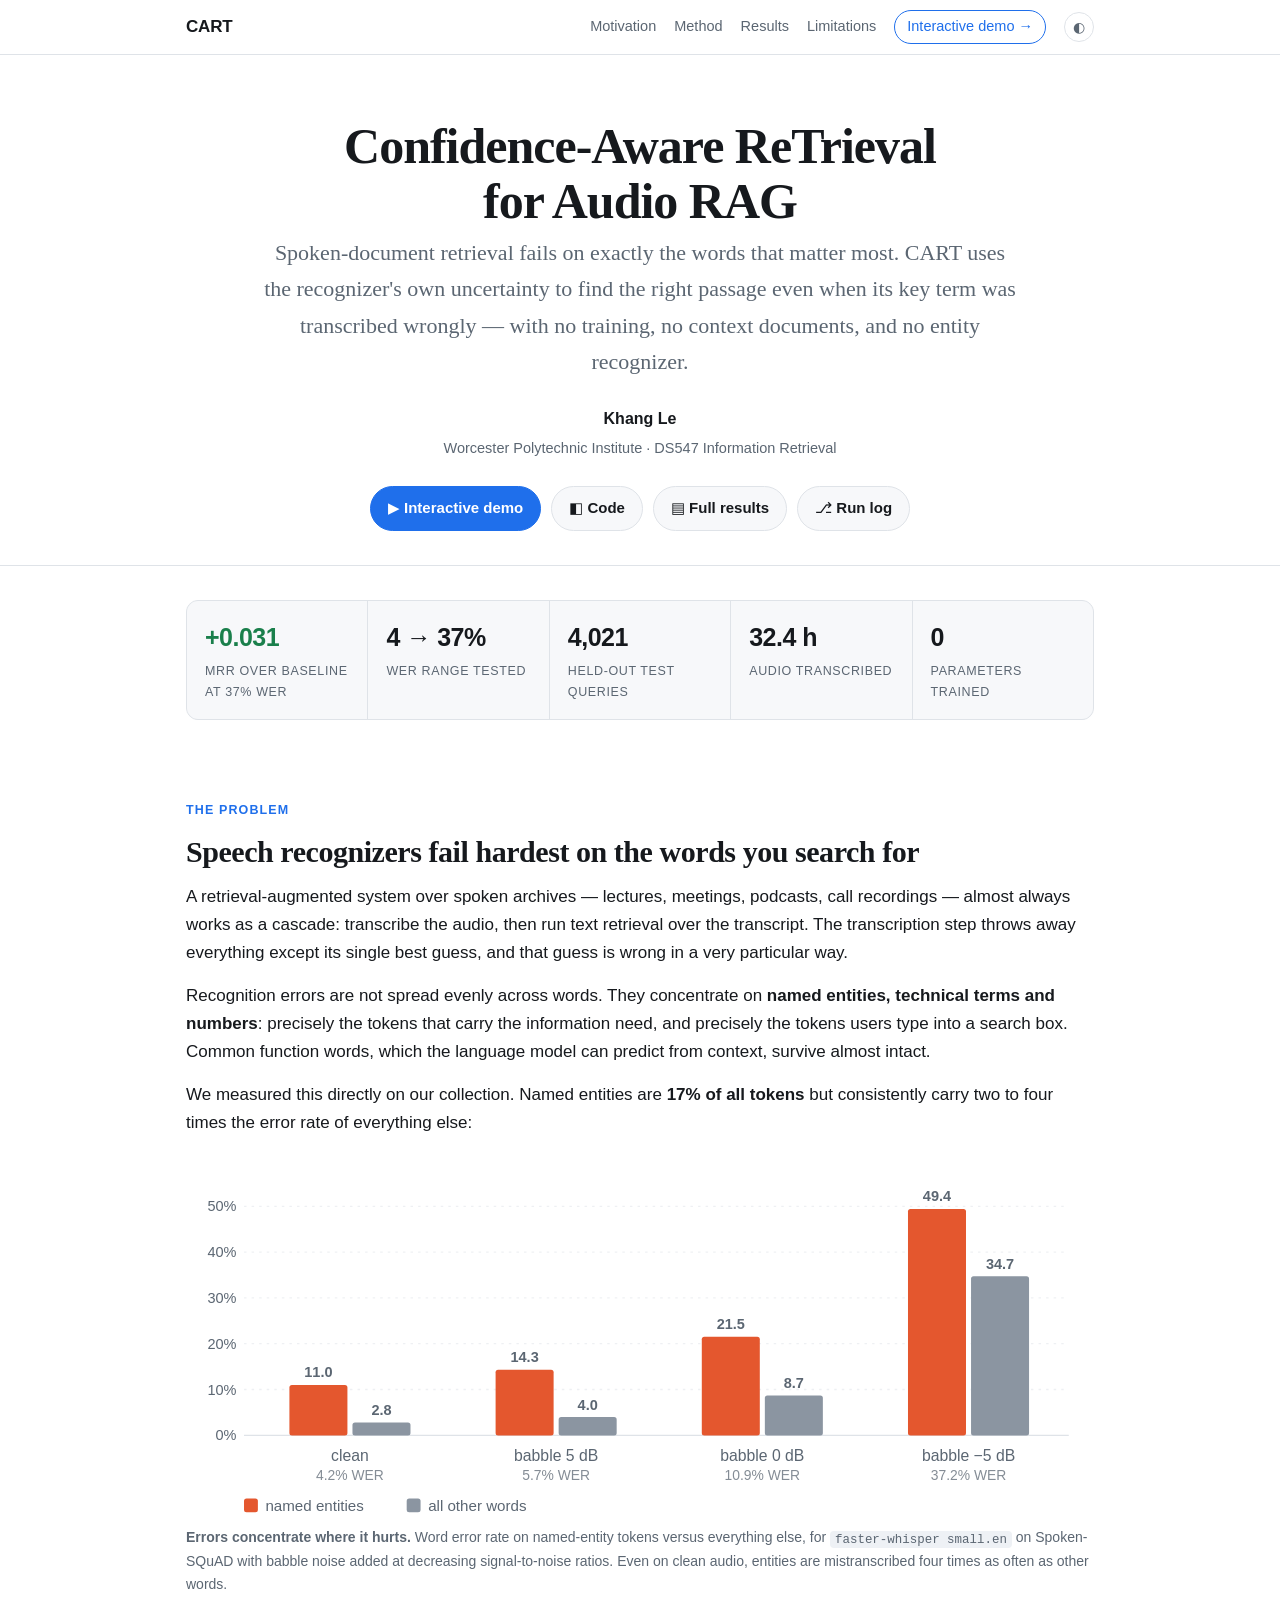
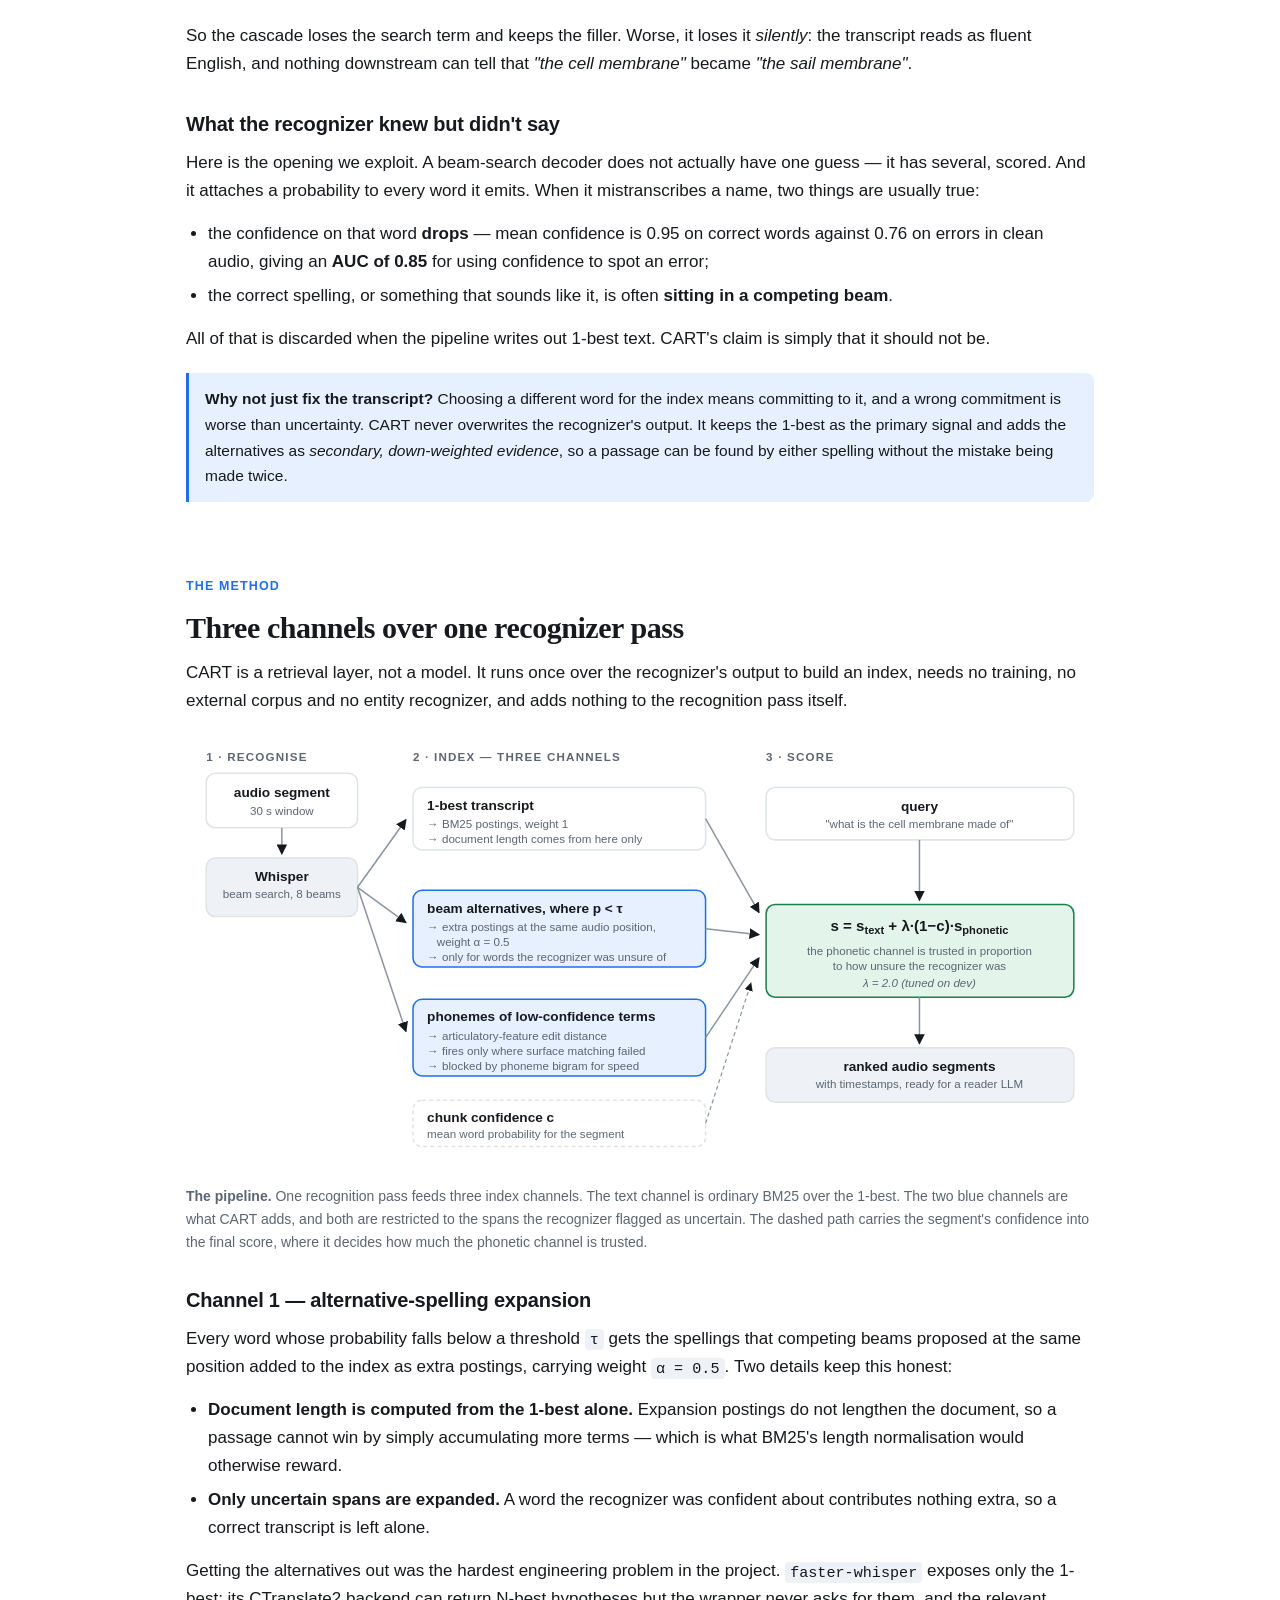
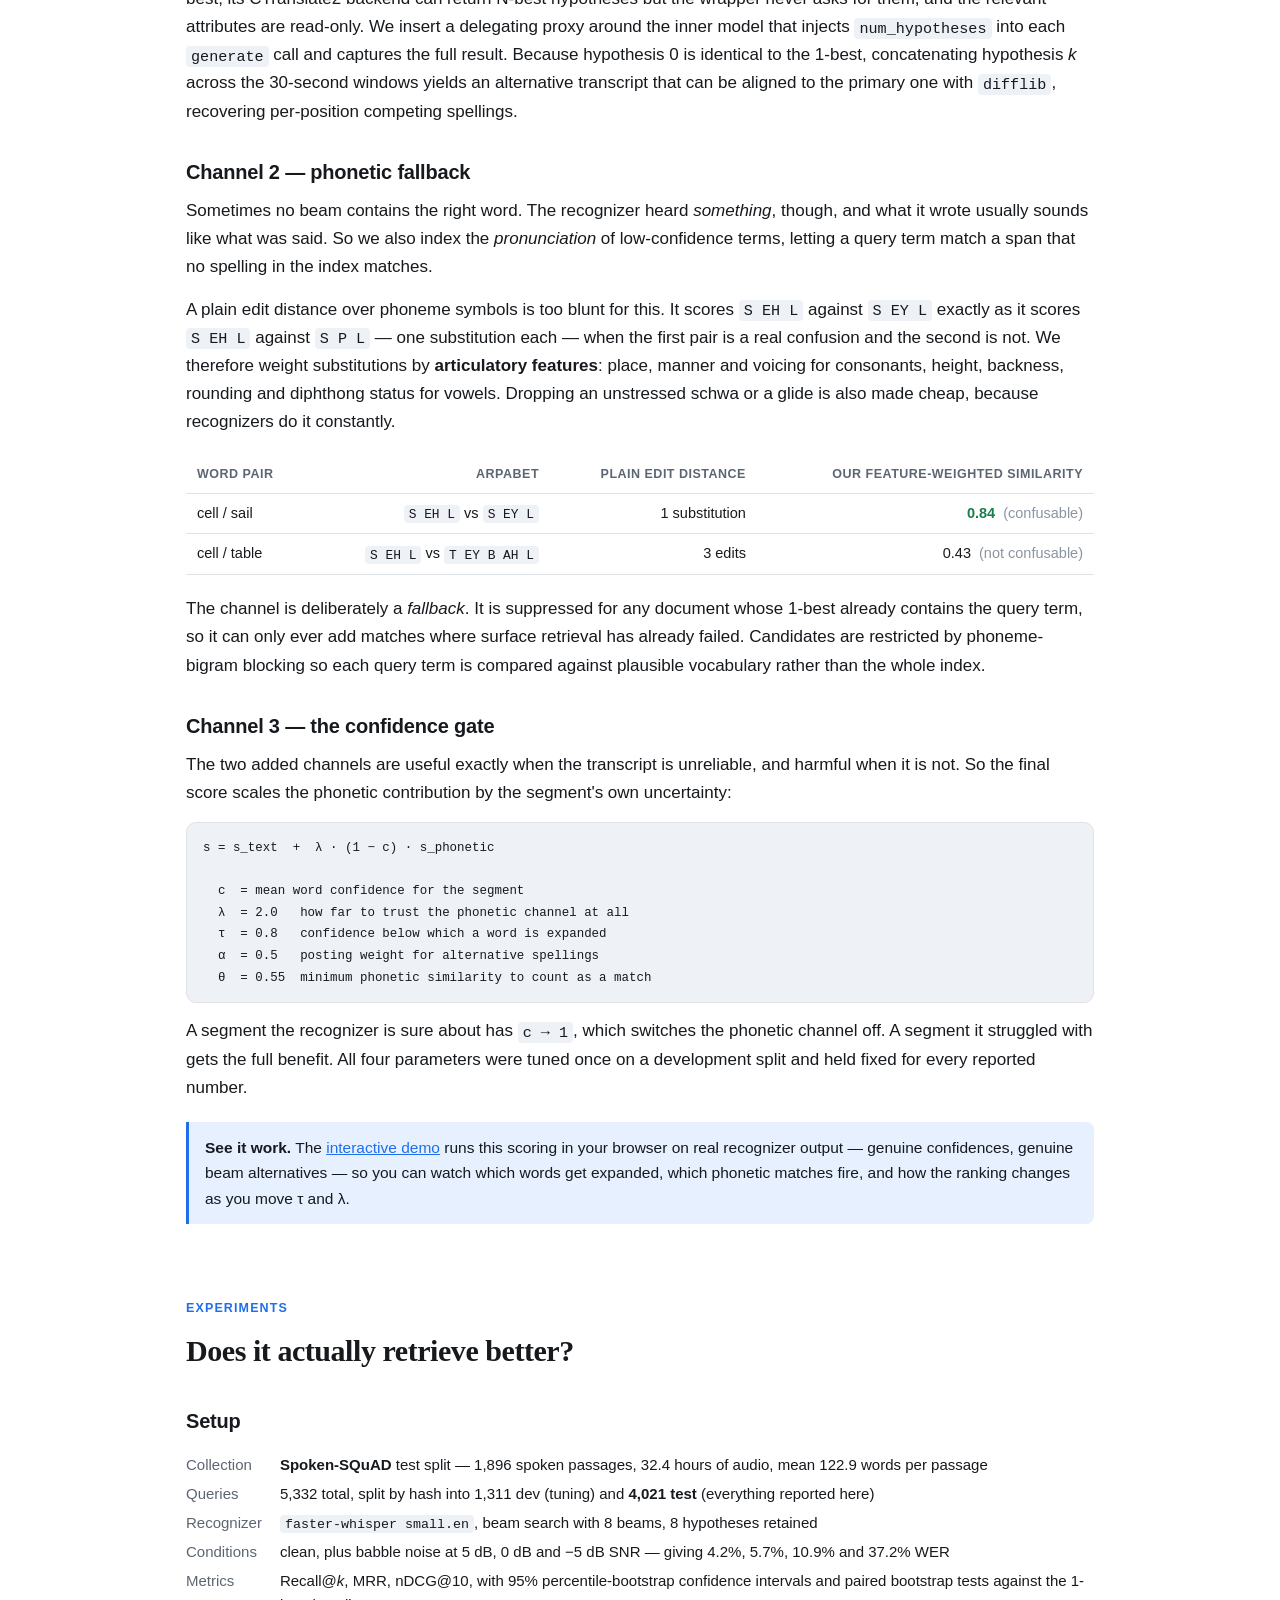
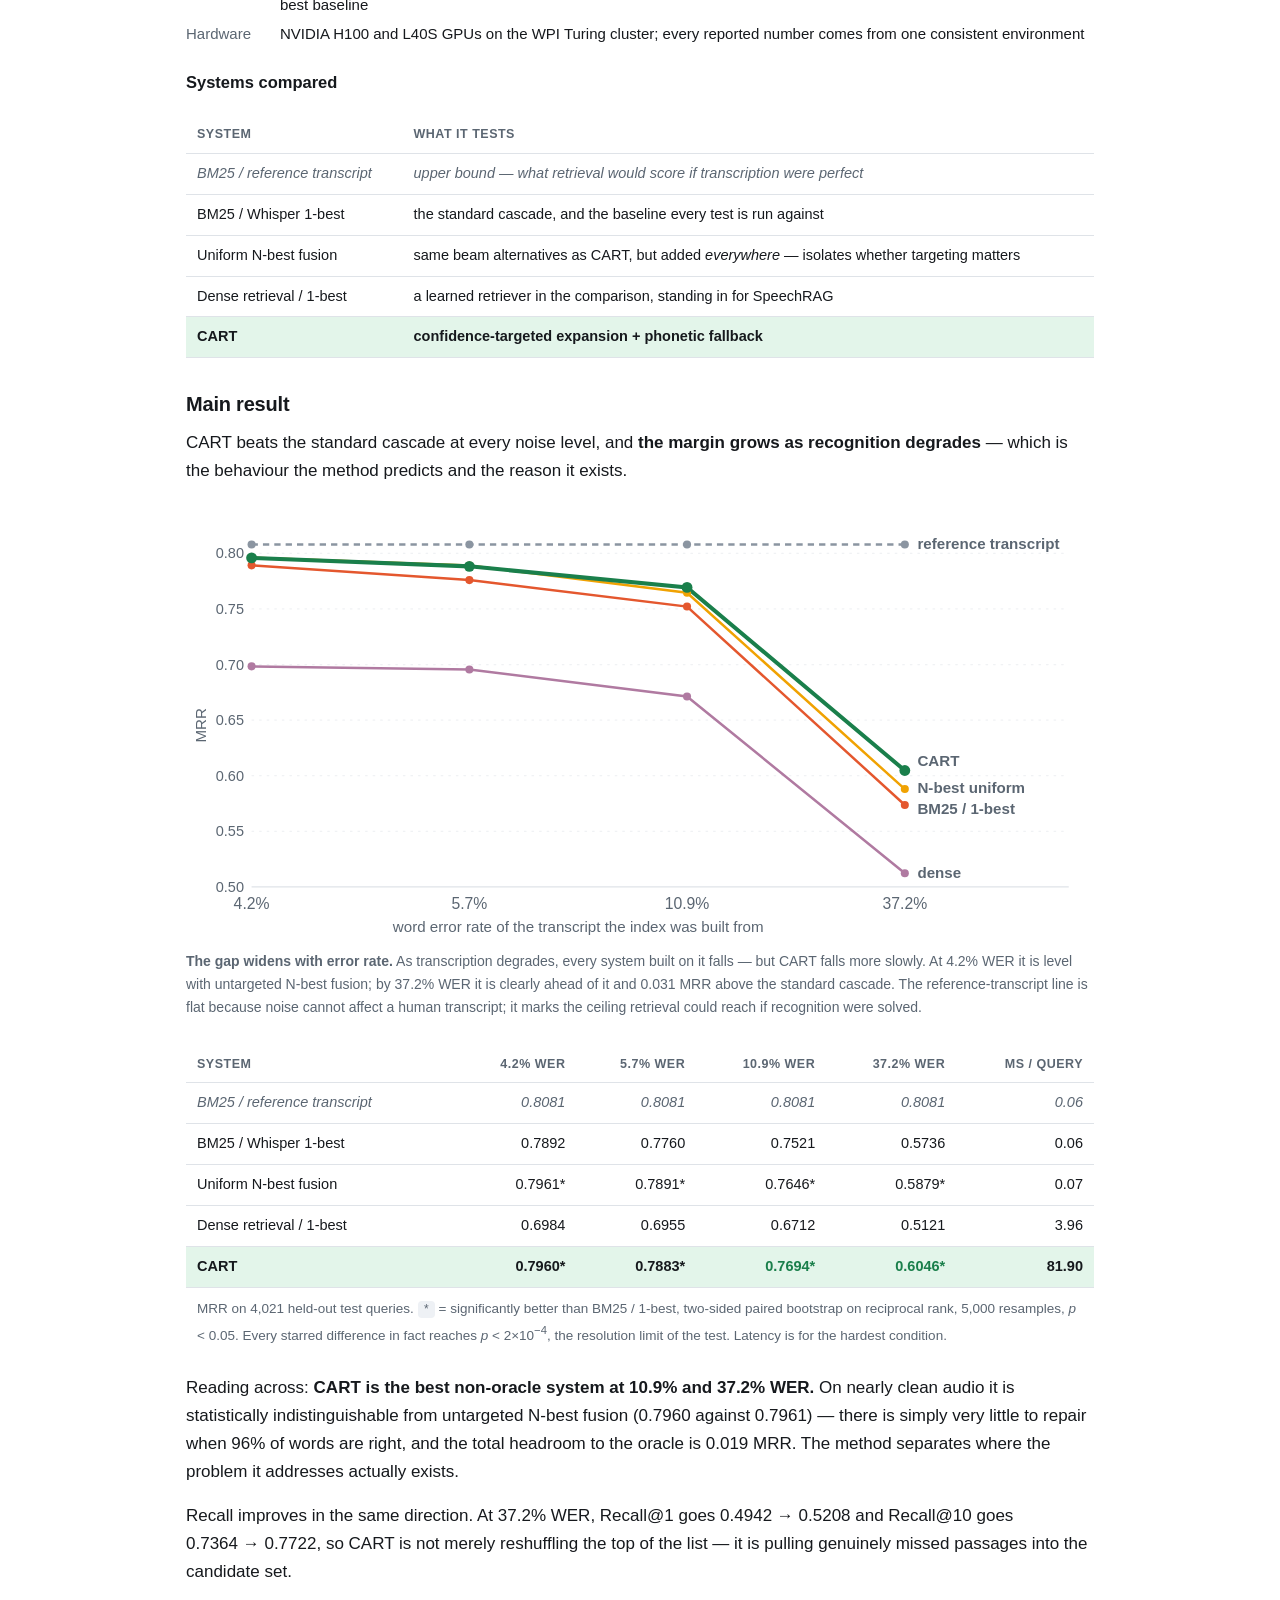
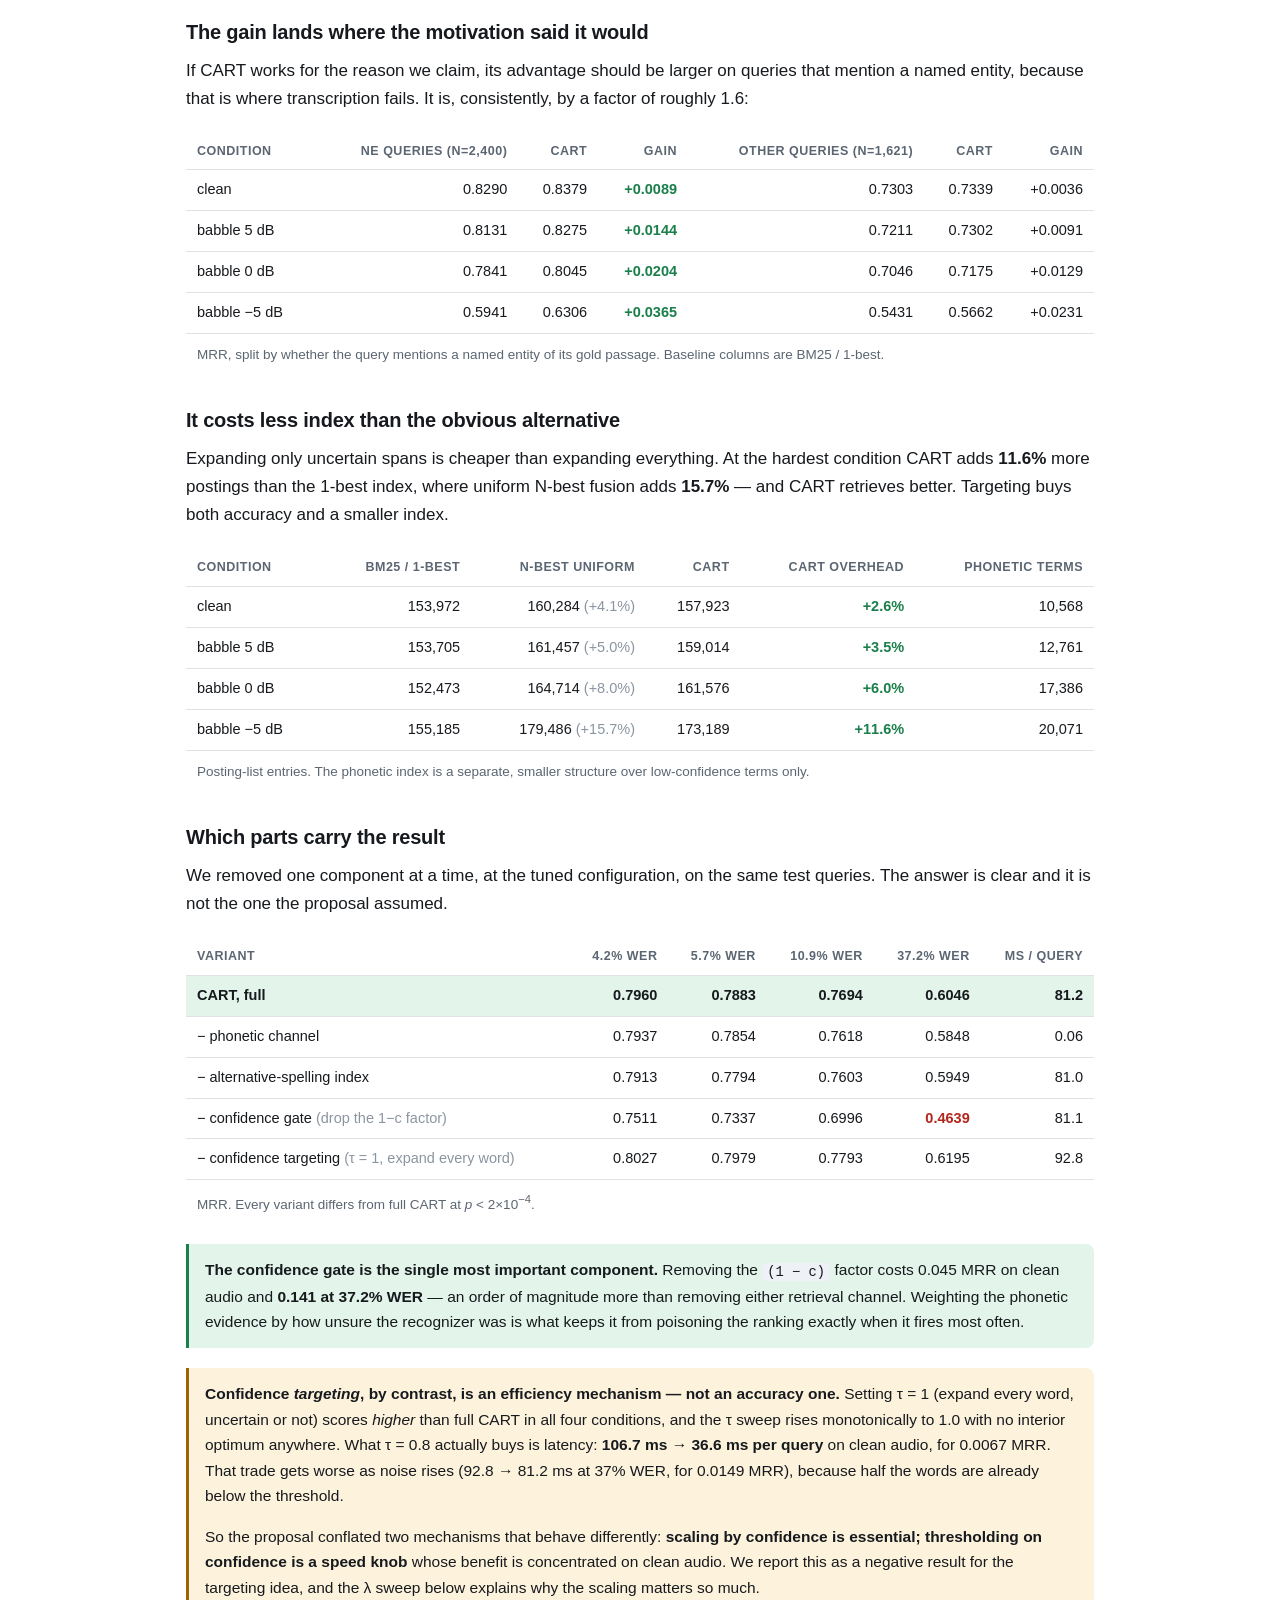
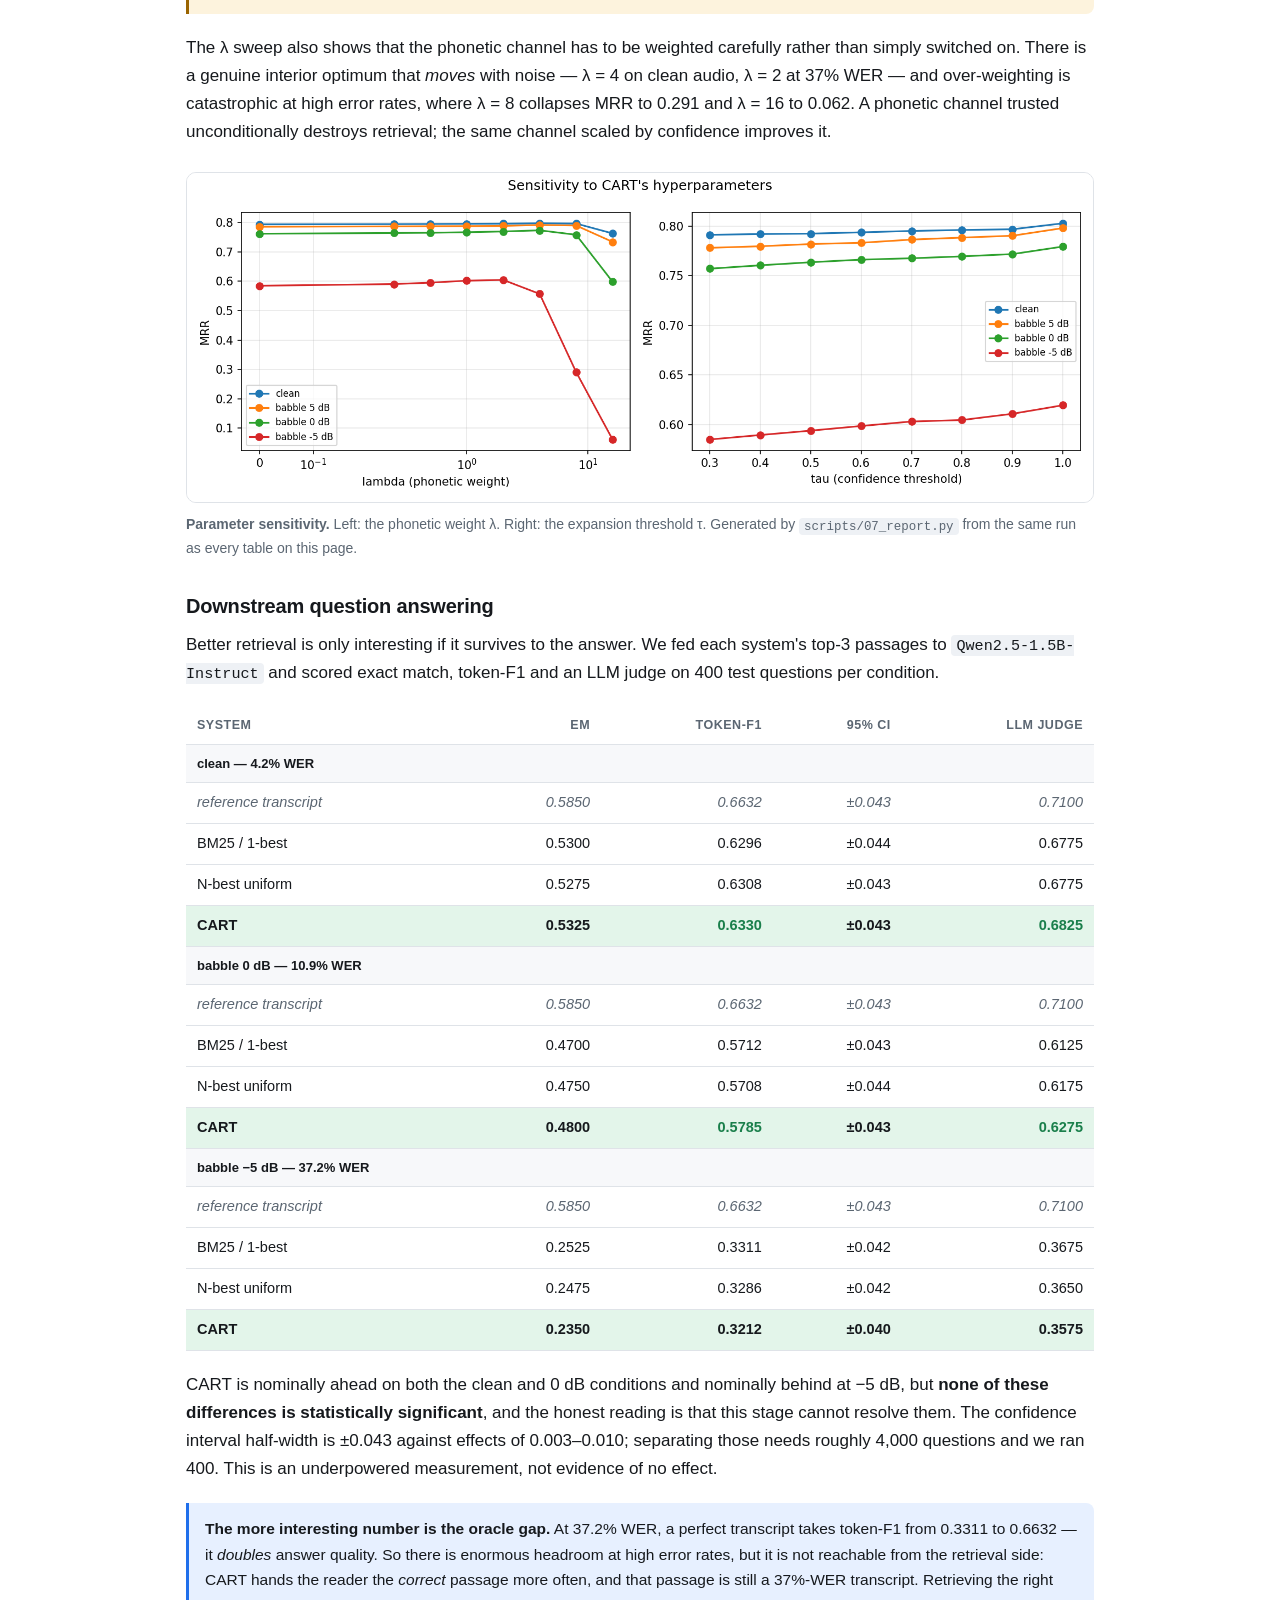
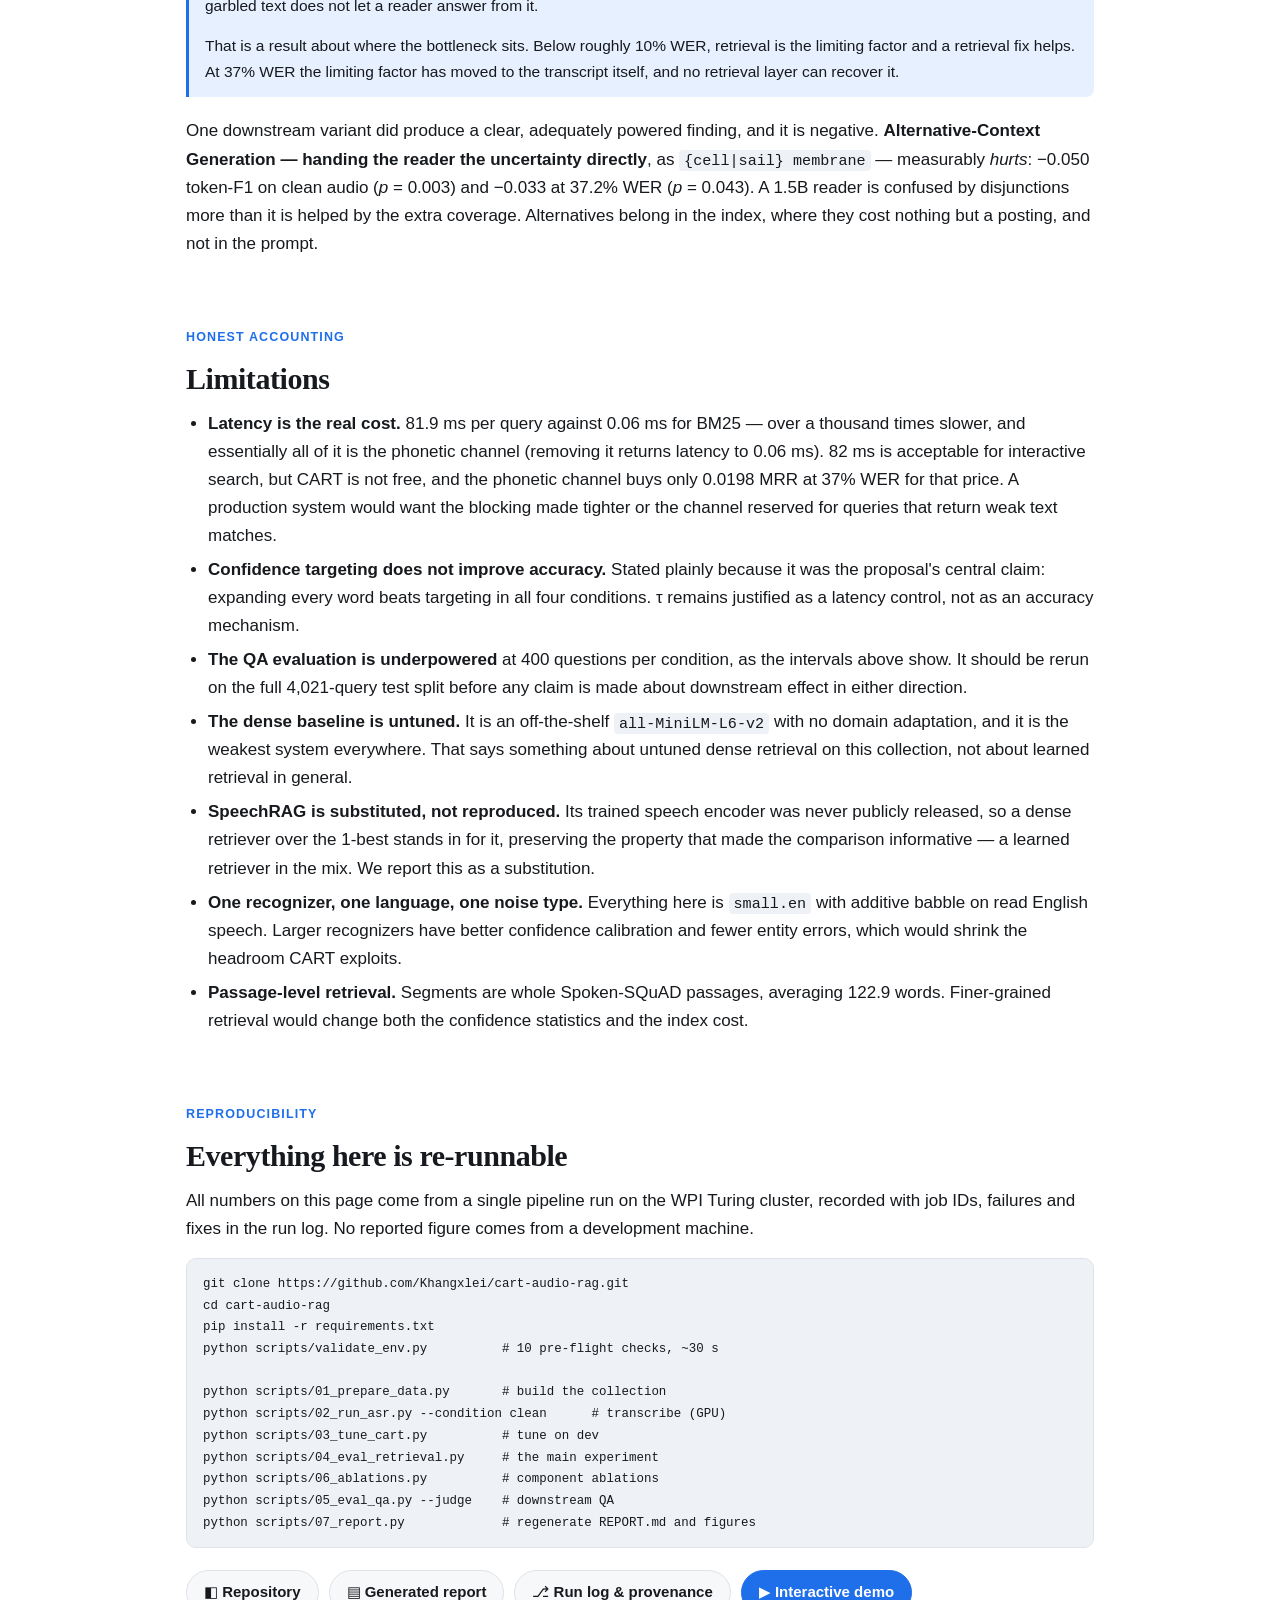
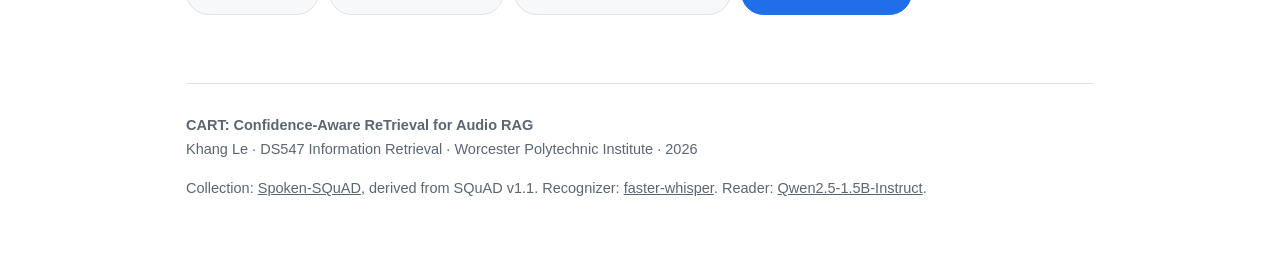
==== docs/index.html @ fd8703f4 "CART: training-free confidence-aware retrieval for spoken-document RAG Implementation of the method," ====
<!doctype html>
<html lang="en">
<head>
<meta charset="utf-8">
<meta name="viewport" content="width=device-width, initial-scale=1">
<title>CART — Confidence-Aware Retrieval for Audio RAG</title>
<meta name="description" content="A training-free retrieval layer that uses a speech recognizer's own uncertainty to recover spoken passages whose key terms were mistranscribed.">
<meta property="og:title" content="CART — Confidence-Aware Retrieval for Audio RAG">
<meta property="og:description" content="Using the recognizer's own uncertainty to retrieve spoken passages it transcribed wrongly. Evaluated on Spoken-SQuAD across four noise levels.">
<meta property="og:type" content="website">
<link rel="stylesheet" href="style.css">
<link rel="icon" href="data:image/svg+xml,<svg xmlns='http://www.w3.org/2000/svg' viewBox='0 0 16 16'><text y='13' font-size='13'>🔎</text></svg>">
</head>
<body>

<nav class="nav">
  <div class="nav-in">
    <span class="nav-brand">CART</span>
    <a href="#motivation">Motivation</a>
    <a href="#method">Method</a>
    <a href="#results">Results</a>
    <a href="#limitations">Limitations</a>
    <a class="cta" href="demo.html">Interactive demo →</a>
    <button class="theme-btn" id="themeBtn" title="Toggle light / dark" aria-label="Toggle light or dark theme">◐</button>
  </div>
</nav>

<header class="hero">
  <div class="wrap">
    <h1>Confidence-Aware ReTrieval<br>for Audio RAG</h1>
    <p class="sub">Spoken-document retrieval fails on exactly the words that matter most. CART uses the recognizer's own uncertainty to find the right passage even when its key term was transcribed wrongly &mdash; with no training, no context documents, and no entity recognizer.</p>
    <div class="byline"><strong>Khang Le</strong></div>
    <div class="affil">Worcester Polytechnic Institute &middot; DS547 Information Retrieval</div>
    <div class="badges">
      <a class="badge primary" href="demo.html">▶ Interactive demo</a>
      <a class="badge" href="https://github.com/Khangxlei/cart-audio-rag">◧ Code</a>
      <a class="badge" href="https://github.com/Khangxlei/cart-audio-rag/blob/main/results/REPORT.md">▤ Full results</a>
      <a class="badge" href="https://github.com/Khangxlei/cart-audio-rag/blob/main/docs/RUN_LOG.md">⎇ Run log</a>
    </div>
  </div>
</header>

<div class="wrap">

<div class="stats">
  <div class="stat good"><div class="v">+0.031</div><div class="k">MRR over baseline at 37% WER</div></div>
  <div class="stat"><div class="v">4&nbsp;→&nbsp;37%</div><div class="k">WER range tested</div></div>
  <div class="stat"><div class="v">4,021</div><div class="k">held-out test queries</div></div>
  <div class="stat"><div class="v">32.4&nbsp;h</div><div class="k">audio transcribed</div></div>
  <div class="stat"><div class="v">0</div><div class="k">parameters trained</div></div>
</div>

<section id="motivation">
  <div class="eyebrow">The problem</div>
  <h2>Speech recognizers fail hardest on the words you search for</h2>

  <p>A retrieval-augmented system over spoken archives &mdash; lectures, meetings, podcasts, call recordings &mdash; almost always works as a cascade: transcribe the audio, then run text retrieval over the transcript. The transcription step throws away everything except its single best guess, and that guess is wrong in a very particular way.</p>

  <p>Recognition errors are not spread evenly across words. They concentrate on <strong>named entities, technical terms and numbers</strong>: precisely the tokens that carry the information need, and precisely the tokens users type into a search box. Common function words, which the language model can predict from context, survive almost intact.</p>

  <p>We measured this directly on our collection. Named entities are <strong>17% of all tokens</strong> but consistently carry two to four times the error rate of everything else:</p>

  <figure>
    <svg class="chart" viewBox="0 0 720 280" role="img" aria-label="Bar chart: word error rate on named entities versus other words, across four audio conditions">
      <title>Word error rate on named entities versus all other words</title>
      <!-- gridlines -->
      <g class="axis" stroke-width="1">
        <line x1="46" y1="216" x2="700" y2="216"></line>
        <line x1="46" y1="179.6" x2="700" y2="179.6" stroke-dasharray="2 4" opacity="0.5"></line>
        <line x1="46" y1="143.3" x2="700" y2="143.3" stroke-dasharray="2 4" opacity="0.5"></line>
        <line x1="46" y1="107" x2="700" y2="107" stroke-dasharray="2 4" opacity="0.5"></line>
        <line x1="46" y1="70.6" x2="700" y2="70.6" stroke-dasharray="2 4" opacity="0.5"></line>
        <line x1="46" y1="34.3" x2="700" y2="34.3" stroke-dasharray="2 4" opacity="0.5"></line>
      </g>
      <g font-size="11.5" text-anchor="end">
        <text x="40" y="220">0%</text>
        <text x="40" y="183.6">10%</text>
        <text x="40" y="147.3">20%</text>
        <text x="40" y="111">30%</text>
        <text x="40" y="74.6">40%</text>
        <text x="40" y="38.3">50%</text>
      </g>
      <!-- bars: NE then non-NE per condition -->
      <g>
        <rect x="82"    y="176"   width="46" height="40"    fill="#e4572e" rx="2"></rect>
        <rect x="132"   y="205.8" width="46" height="10.2"  fill="#8b95a1" rx="2"></rect>
        <rect x="245.5" y="164"   width="46" height="52"    fill="#e4572e" rx="2"></rect>
        <rect x="295.5" y="201.5" width="46" height="14.5"  fill="#8b95a1" rx="2"></rect>
        <rect x="409"   y="137.8" width="46" height="78.2"  fill="#e4572e" rx="2"></rect>
        <rect x="459"   y="184.4" width="46" height="31.6"  fill="#8b95a1" rx="2"></rect>
        <rect x="572.5" y="36.4"  width="46" height="179.6" fill="#e4572e" rx="2"></rect>
        <rect x="622.5" y="89.8"  width="46" height="126.2" fill="#8b95a1" rx="2"></rect>
      </g>
      <!-- value labels -->
      <g font-size="11.5" text-anchor="middle" class="glabel">
        <text x="105"   y="170">11.0</text>
        <text x="155"   y="200">2.8</text>
        <text x="268.5" y="158">14.3</text>
        <text x="318.5" y="195.5">4.0</text>
        <text x="432"   y="131.8">21.5</text>
        <text x="482"   y="178.4">8.7</text>
        <text x="595.5" y="30.4">49.4</text>
        <text x="645.5" y="83.8">34.7</text>
      </g>
      <!-- x labels -->
      <g font-size="12.5" text-anchor="middle">
        <text x="130" y="236">clean</text><text x="130" y="251" font-size="11" opacity="0.75">4.2% WER</text>
        <text x="293.5" y="236">babble 5 dB</text><text x="293.5" y="251" font-size="11" opacity="0.75">5.7% WER</text>
        <text x="457" y="236">babble 0 dB</text><text x="457" y="251" font-size="11" opacity="0.75">10.9% WER</text>
        <text x="620.5" y="236">babble −5 dB</text><text x="620.5" y="251" font-size="11" opacity="0.75">37.2% WER</text>
      </g>
      <!-- legend -->
      <g font-size="12">
        <rect x="46" y="266" width="11" height="11" fill="#e4572e" rx="2"></rect>
        <text x="63" y="276">named entities</text>
        <rect x="175" y="266" width="11" height="11" fill="#8b95a1" rx="2"></rect>
        <text x="192" y="276">all other words</text>
      </g>
    </svg>
    <figcaption><strong>Errors concentrate where it hurts.</strong> Word error rate on named-entity tokens versus everything else, for <code>faster-whisper small.en</code> on Spoken-SQuAD with babble noise added at decreasing signal-to-noise ratios. Even on clean audio, entities are mistranscribed four times as often as other words.</figcaption>
  </figure>

  <p>So the cascade loses the search term and keeps the filler. Worse, it loses it <em>silently</em>: the transcript reads as fluent English, and nothing downstream can tell that <em>"the cell membrane"</em> became <em>"the sail membrane"</em>.</p>

  <h3>What the recognizer knew but didn't say</h3>

  <p>Here is the opening we exploit. A beam-search decoder does not actually have one guess &mdash; it has several, scored. And it attaches a probability to every word it emits. When it mistranscribes a name, two things are usually true:</p>

  <ul>
    <li>the confidence on that word <strong>drops</strong> &mdash; mean confidence is 0.95 on correct words against 0.76 on errors in clean audio, giving an <strong>AUC of 0.85</strong> for using confidence to spot an error;</li>
    <li>the correct spelling, or something that sounds like it, is often <strong>sitting in a competing beam</strong>.</li>
  </ul>

  <p>All of that is discarded when the pipeline writes out 1-best text. CART's claim is simply that it should not be.</p>

  <div class="note">
    <p><span class="lbl">Why not just fix the transcript?</span> Choosing a different word for the index means committing to it, and a wrong commitment is worse than uncertainty. CART never overwrites the recognizer's output. It keeps the 1-best as the primary signal and adds the alternatives as <em>secondary, down-weighted evidence</em>, so a passage can be found by either spelling without the mistake being made twice.</p>
  </div>
</section>

<section id="method">
  <div class="eyebrow">The method</div>
  <h2>Three channels over one recognizer pass</h2>

  <p>CART is a retrieval layer, not a model. It runs once over the recognizer's output to build an index, needs no training, no external corpus and no entity recognizer, and adds nothing to the recognition pass itself.</p>

  <figure>
    <svg class="chart" viewBox="0 0 900 430" role="img" aria-label="Diagram of the CART pipeline from audio through three index channels to a ranked result">
      <title>The CART pipeline</title>
      <defs>
        <marker id="ar" viewBox="0 0 10 10" refX="9" refY="5" markerWidth="7" markerHeight="7" orient="auto">
          <path d="M0,0 L10,5 L0,10 z" fill="currentColor"></path>
        </marker>
      </defs>
      <g font-size="13" color="#8b95a1">

        <!-- stage 1 -->
        <text x="20" y="20" font-size="11.5" letter-spacing="1.2" fill="#1f6feb" font-weight="700">1 · RECOGNISE</text>
        <rect x="20" y="32" width="150" height="54" rx="9" fill="none" stroke="#dfe3e8" stroke-width="1.5"></rect>
        <text x="95" y="56" text-anchor="middle" class="glabel" font-size="13.5">audio segment</text>
        <text x="95" y="73" text-anchor="middle" font-size="11.5">30 s window</text>

        <line x1="95" y1="86" x2="95" y2="112" stroke="currentColor" stroke-width="1.5" marker-end="url(#ar)"></line>

        <rect x="20" y="116" width="150" height="58" rx="9" fill="#eef1f5" stroke="#dfe3e8" stroke-width="1.5"></rect>
        <text x="95" y="139" text-anchor="middle" class="glabel" font-size="13.5">Whisper</text>
        <text x="95" y="156" text-anchor="middle" font-size="11.5">beam search, 8 beams</text>

        <!-- three outputs -->
        <line x1="170" y1="145" x2="218" y2="78"  stroke="currentColor" stroke-width="1.5" marker-end="url(#ar)"></line>
        <line x1="170" y1="145" x2="218" y2="180" stroke="currentColor" stroke-width="1.5" marker-end="url(#ar)"></line>
        <line x1="170" y1="145" x2="218" y2="288" stroke="currentColor" stroke-width="1.5" marker-end="url(#ar)"></line>

        <!-- stage 2 -->
        <text x="225" y="20" font-size="11.5" letter-spacing="1.2" fill="#1f6feb" font-weight="700">2 · INDEX &mdash; THREE CHANNELS</text>

        <rect x="225" y="46" width="290" height="62" rx="9" fill="none" stroke="#dfe3e8" stroke-width="1.5"></rect>
        <text x="239" y="68" class="glabel" font-size="13.5">1-best transcript</text>
        <text x="239" y="86" font-size="11.5">→ BM25 postings, weight 1</text>
        <text x="239" y="101" font-size="11.5">→ document length comes from here only</text>

        <rect x="225" y="148" width="290" height="76" rx="9" fill="#e7f0ff" stroke="#1f6feb" stroke-width="1.5"></rect>
        <text x="239" y="170" class="glabel" font-size="13.5">beam alternatives, where p &lt; τ</text>
        <text x="239" y="188" font-size="11.5">→ extra postings at the same audio position,</text>
        <text x="239" y="203" font-size="11.5">&nbsp;&nbsp;&nbsp;weight α = 0.5</text>
        <text x="239" y="218" font-size="11.5">→ only for words the recognizer was unsure of</text>

        <rect x="225" y="256" width="290" height="76" rx="9" fill="#e7f0ff" stroke="#1f6feb" stroke-width="1.5"></rect>
        <text x="239" y="278" class="glabel" font-size="13.5">phonemes of low-confidence terms</text>
        <text x="239" y="296" font-size="11.5">→ articulatory-feature edit distance</text>
        <text x="239" y="311" font-size="11.5">→ fires only where surface matching failed</text>
        <text x="239" y="326" font-size="11.5">→ blocked by phoneme bigram for speed</text>

        <rect x="225" y="356" width="290" height="46" rx="9" fill="none" stroke="#dfe3e8" stroke-width="1.5" stroke-dasharray="4 3"></rect>
        <text x="239" y="378" class="glabel" font-size="13.5">chunk confidence c</text>
        <text x="239" y="394" font-size="11.5">mean word probability for the segment</text>

        <!-- arrows to scoring -->
        <line x1="515" y1="77"  x2="568" y2="170" stroke="currentColor" stroke-width="1.5" marker-end="url(#ar)"></line>
        <line x1="515" y1="186" x2="568" y2="192" stroke="currentColor" stroke-width="1.5" marker-end="url(#ar)"></line>
        <line x1="515" y1="294" x2="568" y2="215" stroke="currentColor" stroke-width="1.5" marker-end="url(#ar)"></line>
        <line x1="515" y1="379" x2="560" y2="240" stroke="currentColor" stroke-width="1.2" stroke-dasharray="4 3" marker-end="url(#ar)"></line>

        <!-- stage 3 -->
        <text x="575" y="20" font-size="11.5" letter-spacing="1.2" fill="#1f6feb" font-weight="700">3 · SCORE</text>

        <rect x="575" y="46" width="305" height="52" rx="9" fill="none" stroke="#dfe3e8" stroke-width="1.5"></rect>
        <text x="727" y="69" text-anchor="middle" class="glabel" font-size="13.5">query</text>
        <text x="727" y="86" text-anchor="middle" font-size="11.5">"what is the cell membrane made of"</text>

        <rect x="575" y="162" width="305" height="92" rx="9" fill="#e3f5ea" stroke="#1a7f4b" stroke-width="1.5"></rect>
        <text x="727" y="188" text-anchor="middle" class="glabel" font-size="15" font-family="Charter, Georgia, serif">
          s = s<tspan font-size="11" dy="3">text</tspan><tspan dy="-3"> + λ·(1−c)·s</tspan><tspan font-size="11" dy="3">phonetic</tspan>
        </text>
        <text x="727" y="212" text-anchor="middle" font-size="11.5">the phonetic channel is trusted in proportion</text>
        <text x="727" y="227" text-anchor="middle" font-size="11.5">to how unsure the recognizer was</text>
        <text x="727" y="244" text-anchor="middle" font-size="11.5" font-style="italic">λ = 2.0 (tuned on dev)</text>

        <line x1="727" y1="98" x2="727" y2="158" stroke="currentColor" stroke-width="1.5" marker-end="url(#ar)"></line>
        <line x1="727" y1="254" x2="727" y2="300" stroke="currentColor" stroke-width="1.5" marker-end="url(#ar)"></line>

        <rect x="575" y="304" width="305" height="54" rx="9" fill="#eef1f5" stroke="#dfe3e8" stroke-width="1.5"></rect>
        <text x="727" y="327" text-anchor="middle" class="glabel" font-size="13.5">ranked audio segments</text>
        <text x="727" y="344" text-anchor="middle" font-size="11.5">with timestamps, ready for a reader LLM</text>
      </g>
    </svg>
    <figcaption><strong>The pipeline.</strong> One recognition pass feeds three index channels. The text channel is ordinary BM25 over the 1-best. The two blue channels are what CART adds, and both are restricted to the spans the recognizer flagged as uncertain. The dashed path carries the segment's confidence into the final score, where it decides how much the phonetic channel is trusted.</figcaption>
  </figure>

  <h3>Channel 1 &mdash; alternative-spelling expansion</h3>

  <p>Every word whose probability falls below a threshold <code>τ</code> gets the spellings that competing beams proposed at the same position added to the index as extra postings, carrying weight <code>α = 0.5</code>. Two details keep this honest:</p>

  <ul>
    <li><strong>Document length is computed from the 1-best alone.</strong> Expansion postings do not lengthen the document, so a passage cannot win by simply accumulating more terms &mdash; which is what BM25's length normalisation would otherwise reward.</li>
    <li><strong>Only uncertain spans are expanded.</strong> A word the recognizer was confident about contributes nothing extra, so a correct transcript is left alone.</li>
  </ul>

  <p>Getting the alternatives out was the hardest engineering problem in the project. <code>faster-whisper</code> exposes only the 1-best; its CTranslate2 backend can return N-best hypotheses but the wrapper never asks for them, and the relevant attributes are read-only. We insert a delegating proxy around the inner model that injects <code>num_hypotheses</code> into each <code>generate</code> call and captures the full result. Because hypothesis 0 is identical to the 1-best, concatenating hypothesis <em>k</em> across the 30-second windows yields an alternative transcript that can be aligned to the primary one with <code>difflib</code>, recovering per-position competing spellings.</p>

  <h3>Channel 2 &mdash; phonetic fallback</h3>

  <p>Sometimes no beam contains the right word. The recognizer heard <em>something</em>, though, and what it wrote usually sounds like what was said. So we also index the <em>pronunciation</em> of low-confidence terms, letting a query term match a span that no spelling in the index matches.</p>

  <p>A plain edit distance over phoneme symbols is too blunt for this. It scores <code>S EH L</code> against <code>S EY L</code> exactly as it scores <code>S EH L</code> against <code>S P L</code> &mdash; one substitution each &mdash; when the first pair is a real confusion and the second is not. We therefore weight substitutions by <strong>articulatory features</strong>: place, manner and voicing for consonants, height, backness, rounding and diphthong status for vowels. Dropping an unstressed schwa or a glide is also made cheap, because recognizers do it constantly.</p>

  <div class="scroller">
    <table>
      <thead><tr><th>word pair</th><th>ARPAbet</th><th>plain edit distance</th><th>our feature-weighted similarity</th></tr></thead>
      <tbody>
        <tr><td>cell / sail</td><td><code>S EH L</code> vs <code>S EY L</code></td><td>1 substitution</td><td class="best">0.84 &nbsp;<span class="sig">(confusable)</span></td></tr>
        <tr><td>cell / table</td><td><code>S EH L</code> vs <code>T EY B AH L</code></td><td>3 edits</td><td>0.43 &nbsp;<span class="sig">(not confusable)</span></td></tr>
      </tbody>
    </table>
  </div>

  <p>The channel is deliberately a <em>fallback</em>. It is suppressed for any document whose 1-best already contains the query term, so it can only ever add matches where surface retrieval has already failed. Candidates are restricted by phoneme-bigram blocking so each query term is compared against plausible vocabulary rather than the whole index.</p>

  <h3>Channel 3 &mdash; the confidence gate</h3>

  <p>The two added channels are useful exactly when the transcript is unreliable, and harmful when it is not. So the final score scales the phonetic contribution by the segment's own uncertainty:</p>

  <pre><code>s = s_text  +  λ · (1 − c) · s_phonetic

  c  = mean word confidence for the segment
  λ  = 2.0   how far to trust the phonetic channel at all
  τ  = 0.8   confidence below which a word is expanded
  α  = 0.5   posting weight for alternative spellings
  θ  = 0.55  minimum phonetic similarity to count as a match</code></pre>

  <p>A segment the recognizer is sure about has <code>c → 1</code>, which switches the phonetic channel off. A segment it struggled with gets the full benefit. All four parameters were tuned once on a development split and held fixed for every reported number.</p>

  <div class="note">
    <p><span class="lbl">See it work.</span> The <a href="demo.html">interactive demo</a> runs this scoring in your browser on real recognizer output &mdash; genuine confidences, genuine beam alternatives &mdash; so you can watch which words get expanded, which phonetic matches fire, and how the ranking changes as you move τ and λ.</p>
  </div>
</section>

<section id="results">
  <div class="eyebrow">Experiments</div>
  <h2>Does it actually retrieve better?</h2>

  <h3>Setup</h3>

  <dl class="kv">
    <dt>Collection</dt><dd><strong>Spoken-SQuAD</strong> test split &mdash; 1,896 spoken passages, 32.4 hours of audio, mean 122.9 words per passage</dd>
    <dt>Queries</dt><dd>5,332 total, split by hash into 1,311 dev (tuning) and <strong>4,021 test</strong> (everything reported here)</dd>
    <dt>Recognizer</dt><dd><code>faster-whisper small.en</code>, beam search with 8 beams, 8 hypotheses retained</dd>
    <dt>Conditions</dt><dd>clean, plus babble noise at 5 dB, 0 dB and &minus;5 dB SNR &mdash; giving 4.2%, 5.7%, 10.9% and 37.2% WER</dd>
    <dt>Metrics</dt><dd>Recall@<em>k</em>, MRR, nDCG@10, with 95% percentile-bootstrap confidence intervals and paired bootstrap tests against the 1-best baseline</dd>
    <dt>Hardware</dt><dd>NVIDIA H100 and L40S GPUs on the WPI Turing cluster; every reported number comes from one consistent environment</dd>
  </dl>

  <h4>Systems compared</h4>
  <div class="scroller">
    <table>
      <thead><tr><th>system</th><th style="text-align:left">what it tests</th></tr></thead>
      <tbody>
        <tr class="bound"><td>BM25 / reference transcript</td><td style="text-align:left">upper bound &mdash; what retrieval would score if transcription were perfect</td></tr>
        <tr><td>BM25 / Whisper 1-best</td><td style="text-align:left">the standard cascade, and the baseline every test is run against</td></tr>
        <tr><td>Uniform N-best fusion</td><td style="text-align:left">same beam alternatives as CART, but added <em>everywhere</em> &mdash; isolates whether targeting matters</td></tr>
        <tr><td>Dense retrieval / 1-best</td><td style="text-align:left">a learned retriever in the comparison, standing in for SpeechRAG</td></tr>
        <tr class="ours"><td>CART</td><td style="text-align:left">confidence-targeted expansion + phonetic fallback</td></tr>
      </tbody>
    </table>
  </div>

  <h3>Main result</h3>

  <p>CART beats the standard cascade at every noise level, and <strong>the margin grows as recognition degrades</strong> &mdash; which is the behaviour the method predicts and the reason it exists.</p>

  <figure>
    <svg class="chart" viewBox="0 0 720 340" role="img" aria-label="Line chart of MRR against word error rate for five retrieval systems">
      <title>Retrieval effectiveness against recognition error rate</title>
      <g class="axis" stroke-width="1">
        <line x1="52" y1="298" x2="700" y2="298"></line>
        <line x1="52" y1="33.6"  x2="700" y2="33.6"  stroke-dasharray="2 4" opacity="0.45"></line>
        <line x1="52" y1="77.7"  x2="700" y2="77.7"  stroke-dasharray="2 4" opacity="0.45"></line>
        <line x1="52" y1="121.8" x2="700" y2="121.8" stroke-dasharray="2 4" opacity="0.45"></line>
        <line x1="52" y1="165.8" x2="700" y2="165.8" stroke-dasharray="2 4" opacity="0.45"></line>
        <line x1="52" y1="209.9" x2="700" y2="209.9" stroke-dasharray="2 4" opacity="0.45"></line>
        <line x1="52" y1="254"   x2="700" y2="254"   stroke-dasharray="2 4" opacity="0.45"></line>
      </g>
      <g font-size="11.5" text-anchor="end">
        <text x="46" y="37.6">0.80</text>
        <text x="46" y="81.7">0.75</text>
        <text x="46" y="125.8">0.70</text>
        <text x="46" y="169.8">0.65</text>
        <text x="46" y="213.9">0.60</text>
        <text x="46" y="258">0.55</text>
        <text x="46" y="302">0.50</text>
      </g>
      <text x="16" y="170" font-size="12" text-anchor="middle" transform="rotate(-90 16 170)">MRR</text>

      <!-- oracle -->
      <polyline points="52,26.5 224.7,26.5 397.3,26.5 570,26.5" fill="none" stroke="#8b95a1" stroke-width="2" stroke-dasharray="5 4"></polyline>
      <!-- dense -->
      <polyline points="52,123.2 224.7,125.7 397.3,147.1 570,287.3" fill="none" stroke="#b07aa1" stroke-width="2"></polyline>
      <!-- bm25 -->
      <polyline points="52,43.1 224.7,54.8 397.3,75.8 570,233.1" fill="none" stroke="#e4572e" stroke-width="2"></polyline>
      <!-- nbest -->
      <polyline points="52,37.1 224.7,43.2 397.3,64.8 570,220.5" fill="none" stroke="#f0a202" stroke-width="2"></polyline>
      <!-- cart -->
      <polyline points="52,37.2 224.7,43.9 397.3,60.6 570,205.8" fill="none" stroke="#1a7f4b" stroke-width="3.2"></polyline>

      <g>
        <circle cx="52" cy="26.5" r="3.2" fill="#8b95a1"></circle><circle cx="224.7" cy="26.5" r="3.2" fill="#8b95a1"></circle><circle cx="397.3" cy="26.5" r="3.2" fill="#8b95a1"></circle><circle cx="570" cy="26.5" r="3.2" fill="#8b95a1"></circle>
        <circle cx="52" cy="123.2" r="3.2" fill="#b07aa1"></circle><circle cx="224.7" cy="125.7" r="3.2" fill="#b07aa1"></circle><circle cx="397.3" cy="147.1" r="3.2" fill="#b07aa1"></circle><circle cx="570" cy="287.3" r="3.2" fill="#b07aa1"></circle>
        <circle cx="52" cy="43.1" r="3.2" fill="#e4572e"></circle><circle cx="224.7" cy="54.8" r="3.2" fill="#e4572e"></circle><circle cx="397.3" cy="75.8" r="3.2" fill="#e4572e"></circle><circle cx="570" cy="233.1" r="3.2" fill="#e4572e"></circle>
        <circle cx="52" cy="37.1" r="3.2" fill="#f0a202"></circle><circle cx="224.7" cy="43.2" r="3.2" fill="#f0a202"></circle><circle cx="397.3" cy="64.8" r="3.2" fill="#f0a202"></circle><circle cx="570" cy="220.5" r="3.2" fill="#f0a202"></circle>
        <circle cx="52" cy="37.2" r="4.3" fill="#1a7f4b"></circle><circle cx="224.7" cy="43.9" r="4.3" fill="#1a7f4b"></circle><circle cx="397.3" cy="60.6" r="4.3" fill="#1a7f4b"></circle><circle cx="570" cy="205.8" r="4.3" fill="#1a7f4b"></circle>
      </g>

      <g font-size="12" font-weight="600">
        <text x="580" y="30" fill="#8b95a1">reference transcript</text>
        <text x="580" y="202" fill="#1a7f4b">CART</text>
        <text x="580" y="224" fill="#f0a202">N-best uniform</text>
        <text x="580" y="240" fill="#e4572e">BM25 / 1-best</text>
        <text x="580" y="291" fill="#b07aa1">dense</text>
      </g>

      <g font-size="12.5" text-anchor="middle">
        <text x="52" y="316">4.2%</text>
        <text x="224.7" y="316">5.7%</text>
        <text x="397.3" y="316">10.9%</text>
        <text x="570" y="316">37.2%</text>
      </g>
      <text x="311" y="334" font-size="12" text-anchor="middle">word error rate of the transcript the index was built from</text>
    </svg>
    <figcaption><strong>The gap widens with error rate.</strong> As transcription degrades, every system built on it falls &mdash; but CART falls more slowly. At 4.2% WER it is level with untargeted N-best fusion; by 37.2% WER it is clearly ahead of it and 0.031 MRR above the standard cascade. The reference-transcript line is flat because noise cannot affect a human transcript; it marks the ceiling retrieval could reach if recognition were solved.</figcaption>
  </figure>

  <div class="scroller">
    <table>
      <thead><tr>
        <th>system</th><th>4.2% WER</th><th>5.7% WER</th><th>10.9% WER</th><th>37.2% WER</th><th>ms / query</th>
      </tr></thead>
      <tbody>
        <tr class="bound"><td>BM25 / reference transcript</td><td>0.8081</td><td>0.8081</td><td>0.8081</td><td>0.8081</td><td>0.06</td></tr>
        <tr><td>BM25 / Whisper 1-best</td><td>0.7892</td><td>0.7760</td><td>0.7521</td><td>0.5736</td><td>0.06</td></tr>
        <tr><td>Uniform N-best fusion</td><td>0.7961*</td><td>0.7891*</td><td>0.7646*</td><td>0.5879*</td><td>0.07</td></tr>
        <tr><td>Dense retrieval / 1-best</td><td>0.6984</td><td>0.6955</td><td>0.6712</td><td>0.5121</td><td>3.96</td></tr>
        <tr class="ours"><td>CART</td><td>0.7960*</td><td>0.7883*</td><td class="best">0.7694*</td><td class="best">0.6046*</td><td>81.90</td></tr>
        <tr><td colspan="6" style="text-align:left; border-bottom:none; color:var(--fg-muted); font-size:13.5px; white-space:normal; padding-top:10px">
          MRR on 4,021 held-out test queries. <code>*</code> = significantly better than BM25 / 1-best, two-sided paired bootstrap on reciprocal rank, 5,000 resamples, <em>p</em> &lt; 0.05. Every starred difference in fact reaches <em>p</em> &lt; 2&times;10<sup>&minus;4</sup>, the resolution limit of the test. Latency is for the hardest condition.
        </td></tr>
      </tbody>
    </table>
  </div>

  <p>Reading across: <strong>CART is the best non-oracle system at 10.9% and 37.2% WER.</strong> On nearly clean audio it is statistically indistinguishable from untargeted N-best fusion (0.7960 against 0.7961) &mdash; there is simply very little to repair when 96% of words are right, and the total headroom to the oracle is 0.019 MRR. The method separates where the problem it addresses actually exists.</p>

  <p>Recall improves in the same direction. At 37.2% WER, Recall@1 goes 0.4942&nbsp;→&nbsp;0.5208 and Recall@10 goes 0.7364&nbsp;→&nbsp;0.7722, so CART is not merely reshuffling the top of the list &mdash; it is pulling genuinely missed passages into the candidate set.</p>

  <h3>The gain lands where the motivation said it would</h3>

  <p>If CART works for the reason we claim, its advantage should be larger on queries that mention a named entity, because that is where transcription fails. It is, consistently, by a factor of roughly 1.6:</p>

  <div class="scroller">
    <table>
      <thead><tr>
        <th>condition</th>
        <th>NE queries (n=2,400)</th><th>CART</th><th>gain</th>
        <th>other queries (n=1,621)</th><th>CART</th><th>gain</th>
      </tr></thead>
      <tbody>
        <tr><td>clean</td><td>0.8290</td><td>0.8379</td><td class="best">+0.0089</td><td>0.7303</td><td>0.7339</td><td>+0.0036</td></tr>
        <tr><td>babble 5 dB</td><td>0.8131</td><td>0.8275</td><td class="best">+0.0144</td><td>0.7211</td><td>0.7302</td><td>+0.0091</td></tr>
        <tr><td>babble 0 dB</td><td>0.7841</td><td>0.8045</td><td class="best">+0.0204</td><td>0.7046</td><td>0.7175</td><td>+0.0129</td></tr>
        <tr><td>babble &minus;5 dB</td><td>0.5941</td><td>0.6306</td><td class="best">+0.0365</td><td>0.5431</td><td>0.5662</td><td>+0.0231</td></tr>
        <tr><td colspan="7" style="text-align:left;border-bottom:none;color:var(--fg-muted);font-size:13.5px;white-space:normal;padding-top:10px">
          MRR, split by whether the query mentions a named entity of its gold passage. Baseline columns are BM25 / 1-best.
        </td></tr>
      </tbody>
    </table>
  </div>

  <h3>It costs less index than the obvious alternative</h3>

  <p>Expanding only uncertain spans is cheaper than expanding everything. At the hardest condition CART adds <strong>11.6%</strong> more postings than the 1-best index, where uniform N-best fusion adds <strong>15.7%</strong> &mdash; and CART retrieves better. Targeting buys both accuracy and a smaller index.</p>

  <div class="scroller">
    <table>
      <thead><tr><th>condition</th><th>BM25 / 1-best</th><th>N-best uniform</th><th>CART</th><th>CART overhead</th><th>phonetic terms</th></tr></thead>
      <tbody>
        <tr><td>clean</td><td>153,972</td><td>160,284 <span class="sig">(+4.1%)</span></td><td>157,923</td><td class="best">+2.6%</td><td>10,568</td></tr>
        <tr><td>babble 5 dB</td><td>153,705</td><td>161,457 <span class="sig">(+5.0%)</span></td><td>159,014</td><td class="best">+3.5%</td><td>12,761</td></tr>
        <tr><td>babble 0 dB</td><td>152,473</td><td>164,714 <span class="sig">(+8.0%)</span></td><td>161,576</td><td class="best">+6.0%</td><td>17,386</td></tr>
        <tr><td>babble &minus;5 dB</td><td>155,185</td><td>179,486 <span class="sig">(+15.7%)</span></td><td>173,189</td><td class="best">+11.6%</td><td>20,071</td></tr>
        <tr><td colspan="6" style="text-align:left;border-bottom:none;color:var(--fg-muted);font-size:13.5px;white-space:normal;padding-top:10px">
          Posting-list entries. The phonetic index is a separate, smaller structure over low-confidence terms only.
        </td></tr>
      </tbody>
    </table>
  </div>

  <h3>Which parts carry the result</h3>

  <p>We removed one component at a time, at the tuned configuration, on the same test queries. The answer is clear and it is not the one the proposal assumed.</p>

  <div class="scroller">
    <table>
      <thead><tr><th>variant</th><th>4.2% WER</th><th>5.7% WER</th><th>10.9% WER</th><th>37.2% WER</th><th>ms / query</th></tr></thead>
      <tbody>
        <tr class="ours"><td>CART, full</td><td>0.7960</td><td>0.7883</td><td>0.7694</td><td>0.6046</td><td>81.2</td></tr>
        <tr><td>− phonetic channel</td><td>0.7937</td><td>0.7854</td><td>0.7618</td><td>0.5848</td><td>0.06</td></tr>
        <tr><td>− alternative-spelling index</td><td>0.7913</td><td>0.7794</td><td>0.7603</td><td>0.5949</td><td>81.0</td></tr>
        <tr><td>− confidence gate <span class="sig">(drop the 1−c factor)</span></td><td>0.7511</td><td>0.7337</td><td>0.6996</td><td style="color:var(--bad);font-weight:680">0.4639</td><td>81.1</td></tr>
        <tr><td>− confidence targeting <span class="sig">(τ = 1, expand every word)</span></td><td>0.8027</td><td>0.7979</td><td>0.7793</td><td>0.6195</td><td>92.8</td></tr>
        <tr><td colspan="6" style="text-align:left;border-bottom:none;color:var(--fg-muted);font-size:13.5px;white-space:normal;padding-top:10px">
          MRR. Every variant differs from full CART at <em>p</em> &lt; 2&times;10<sup>&minus;4</sup>.
        </td></tr>
      </tbody>
    </table>
  </div>

  <div class="note good">
    <p><span class="lbl">The confidence gate is the single most important component.</span> Removing the <code>(1 − c)</code> factor costs 0.045 MRR on clean audio and <strong>0.141 at 37.2% WER</strong> &mdash; an order of magnitude more than removing either retrieval channel. Weighting the phonetic evidence by how unsure the recognizer was is what keeps it from poisoning the ranking exactly when it fires most often.</p>
  </div>

  <div class="note warn">
    <p><span class="lbl">Confidence <em>targeting</em>, by contrast, is an efficiency mechanism &mdash; not an accuracy one.</span> Setting τ = 1 (expand every word, uncertain or not) scores <em>higher</em> than full CART in all four conditions, and the τ sweep rises monotonically to 1.0 with no interior optimum anywhere. What τ = 0.8 actually buys is latency: <strong>106.7 ms → 36.6 ms per query</strong> on clean audio, for 0.0067 MRR. That trade gets worse as noise rises (92.8 → 81.2 ms at 37% WER, for 0.0149 MRR), because half the words are already below the threshold.</p>
    <p>So the proposal conflated two mechanisms that behave differently: <strong>scaling by confidence is essential; thresholding on confidence is a speed knob</strong> whose benefit is concentrated on clean audio. We report this as a negative result for the targeting idea, and the λ sweep below explains why the scaling matters so much.</p>
  </div>

  <p>The λ sweep also shows that the phonetic channel has to be weighted carefully rather than simply switched on. There is a genuine interior optimum that <em>moves</em> with noise &mdash; λ = 4 on clean audio, λ = 2 at 37% WER &mdash; and over-weighting is catastrophic at high error rates, where λ = 8 collapses MRR to 0.291 and λ = 16 to 0.062. A phonetic channel trusted unconditionally destroys retrieval; the same channel scaled by confidence improves it.</p>

  <figure>
    <img src="assets/fig_sensitivity.png" alt="Sensitivity curves for the lambda and tau parameters across four noise conditions">
    <figcaption><strong>Parameter sensitivity.</strong> Left: the phonetic weight λ. Right: the expansion threshold τ. Generated by <code>scripts/07_report.py</code> from the same run as every table on this page.</figcaption>
  </figure>

  <h3>Downstream question answering</h3>

  <p>Better retrieval is only interesting if it survives to the answer. We fed each system's top-3 passages to <code>Qwen2.5-1.5B-Instruct</code> and scored exact match, token-F1 and an LLM judge on 400 test questions per condition.</p>

  <div class="scroller">
    <table>
      <thead><tr><th>system</th><th>EM</th><th>token-F1</th><th>95% CI</th><th>LLM judge</th></tr></thead>
      <tbody>
        <tr><td colspan="5" style="text-align:left;background:var(--bg-soft);font-weight:650;font-size:13px">clean &mdash; 4.2% WER</td></tr>
        <tr class="bound"><td>reference transcript</td><td>0.5850</td><td>0.6632</td><td>±0.043</td><td>0.7100</td></tr>
        <tr><td>BM25 / 1-best</td><td>0.5300</td><td>0.6296</td><td>±0.044</td><td>0.6775</td></tr>
        <tr><td>N-best uniform</td><td>0.5275</td><td>0.6308</td><td>±0.043</td><td>0.6775</td></tr>
        <tr class="ours"><td>CART</td><td>0.5325</td><td class="best">0.6330</td><td>±0.043</td><td class="best">0.6825</td></tr>
        <tr><td colspan="5" style="text-align:left;background:var(--bg-soft);font-weight:650;font-size:13px">babble 0 dB &mdash; 10.9% WER</td></tr>
        <tr class="bound"><td>reference transcript</td><td>0.5850</td><td>0.6632</td><td>±0.043</td><td>0.7100</td></tr>
        <tr><td>BM25 / 1-best</td><td>0.4700</td><td>0.5712</td><td>±0.043</td><td>0.6125</td></tr>
        <tr><td>N-best uniform</td><td>0.4750</td><td>0.5708</td><td>±0.044</td><td>0.6175</td></tr>
        <tr class="ours"><td>CART</td><td>0.4800</td><td class="best">0.5785</td><td>±0.043</td><td class="best">0.6275</td></tr>
        <tr><td colspan="5" style="text-align:left;background:var(--bg-soft);font-weight:650;font-size:13px">babble &minus;5 dB &mdash; 37.2% WER</td></tr>
        <tr class="bound"><td>reference transcript</td><td>0.5850</td><td>0.6632</td><td>±0.043</td><td>0.7100</td></tr>
        <tr><td>BM25 / 1-best</td><td>0.2525</td><td>0.3311</td><td>±0.042</td><td>0.3675</td></tr>
        <tr><td>N-best uniform</td><td>0.2475</td><td>0.3286</td><td>±0.042</td><td>0.3650</td></tr>
        <tr class="ours"><td>CART</td><td>0.2350</td><td>0.3212</td><td>±0.040</td><td>0.3575</td></tr>
      </tbody>
    </table>
  </div>

  <p>CART is nominally ahead on both the clean and 0 dB conditions and nominally behind at &minus;5 dB, but <strong>none of these differences is statistically significant</strong>, and the honest reading is that this stage cannot resolve them. The confidence interval half-width is ±0.043 against effects of 0.003&ndash;0.010; separating those needs roughly 4,000 questions and we ran 400. This is an underpowered measurement, not evidence of no effect.</p>

  <div class="note">
    <p><span class="lbl">The more interesting number is the oracle gap.</span> At 37.2% WER, a perfect transcript takes token-F1 from 0.3311 to 0.6632 &mdash; it <em>doubles</em> answer quality. So there is enormous headroom at high error rates, but it is not reachable from the retrieval side: CART hands the reader the <em>correct</em> passage more often, and that passage is still a 37%-WER transcript. Retrieving the right garbled text does not let a reader answer from it.</p>
    <p>That is a result about where the bottleneck sits. Below roughly 10% WER, retrieval is the limiting factor and a retrieval fix helps. At 37% WER the limiting factor has moved to the transcript itself, and no retrieval layer can recover it.</p>
  </div>

  <p>One downstream variant did produce a clear, adequately powered finding, and it is negative. <strong>Alternative-Context Generation &mdash; handing the reader the uncertainty directly</strong>, as <code>{cell|sail} membrane</code> &mdash; measurably <em>hurts</em>: &minus;0.050 token-F1 on clean audio (<em>p</em> = 0.003) and &minus;0.033 at 37.2% WER (<em>p</em> = 0.043). A 1.5B reader is confused by disjunctions more than it is helped by the extra coverage. Alternatives belong in the index, where they cost nothing but a posting, and not in the prompt.</p>
</section>

<section id="limitations">
  <div class="eyebrow">Honest accounting</div>
  <h2>Limitations</h2>

  <ul>
    <li><strong>Latency is the real cost.</strong> 81.9 ms per query against 0.06 ms for BM25 &mdash; over a thousand times slower, and essentially all of it is the phonetic channel (removing it returns latency to 0.06 ms). 82 ms is acceptable for interactive search, but CART is not free, and the phonetic channel buys only 0.0198 MRR at 37% WER for that price. A production system would want the blocking made tighter or the channel reserved for queries that return weak text matches.</li>
    <li><strong>Confidence targeting does not improve accuracy.</strong> Stated plainly because it was the proposal's central claim: expanding every word beats targeting in all four conditions. τ remains justified as a latency control, not as an accuracy mechanism.</li>
    <li><strong>The QA evaluation is underpowered</strong> at 400 questions per condition, as the intervals above show. It should be rerun on the full 4,021-query test split before any claim is made about downstream effect in either direction.</li>
    <li><strong>The dense baseline is untuned.</strong> It is an off-the-shelf <code>all-MiniLM-L6-v2</code> with no domain adaptation, and it is the weakest system everywhere. That says something about untuned dense retrieval on this collection, not about learned retrieval in general.</li>
    <li><strong>SpeechRAG is substituted, not reproduced.</strong> Its trained speech encoder was never publicly released, so a dense retriever over the 1-best stands in for it, preserving the property that made the comparison informative &mdash; a learned retriever in the mix. We report this as a substitution.</li>
    <li><strong>One recognizer, one language, one noise type.</strong> Everything here is <code>small.en</code> with additive babble on read English speech. Larger recognizers have better confidence calibration and fewer entity errors, which would shrink the headroom CART exploits.</li>
    <li><strong>Passage-level retrieval.</strong> Segments are whole Spoken-SQuAD passages, averaging 122.9 words. Finer-grained retrieval would change both the confidence statistics and the index cost.</li>
  </ul>
</section>

<section id="repro">
  <div class="eyebrow">Reproducibility</div>
  <h2>Everything here is re-runnable</h2>

  <p>All numbers on this page come from a single pipeline run on the WPI Turing cluster, recorded with job IDs, failures and fixes in the run log. No reported figure comes from a development machine.</p>

  <pre><code>git clone https://github.com/Khangxlei/cart-audio-rag.git
cd cart-audio-rag
pip install -r requirements.txt
python scripts/validate_env.py          # 10 pre-flight checks, ~30 s

python scripts/01_prepare_data.py       # build the collection
python scripts/02_run_asr.py --condition clean      # transcribe (GPU)
python scripts/03_tune_cart.py          # tune on dev
python scripts/04_eval_retrieval.py     # the main experiment
python scripts/06_ablations.py          # component ablations
python scripts/05_eval_qa.py --judge    # downstream QA
python scripts/07_report.py             # regenerate REPORT.md and figures</code></pre>

  <div class="badges" style="justify-content:flex-start;margin-top:22px">
    <a class="badge" href="https://github.com/Khangxlei/cart-audio-rag">◧ Repository</a>
    <a class="badge" href="https://github.com/Khangxlei/cart-audio-rag/blob/main/results/REPORT.md">▤ Generated report</a>
    <a class="badge" href="https://github.com/Khangxlei/cart-audio-rag/blob/main/docs/RUN_LOG.md">⎇ Run log &amp; provenance</a>
    <a class="badge primary" href="demo.html">▶ Interactive demo</a>
  </div>
</section>

<footer>
  <p><strong>CART: Confidence-Aware ReTrieval for Audio RAG</strong><br>
  Khang Le &middot; DS547 Information Retrieval &middot; Worcester Polytechnic Institute &middot; 2026</p>
  <p>Collection: <a href="https://huggingface.co/datasets/AudioLLMs/spoken_squad_test">Spoken-SQuAD</a>, derived from SQuAD v1.1. Recognizer: <a href="https://github.com/SYSTRAN/faster-whisper">faster-whisper</a>. Reader: <a href="https://huggingface.co/Qwen/Qwen2.5-1.5B-Instruct">Qwen2.5-1.5B-Instruct</a>.</p>
</footer>

</div>

<script>
(function () {
  var btn = document.getElementById('themeBtn');
  var root = document.documentElement;
  try {
    var saved = localStorage.getItem('cart-theme');
    if (saved) root.setAttribute('data-theme', saved);
  } catch (e) {}
  btn.addEventListener('click', function () {
    var cur = root.getAttribute('data-theme');
    if (!cur) {
      cur = window.matchMedia('(prefers-color-scheme: dark)').matches ? 'dark' : 'light';
    }
    var next = cur === 'dark' ? 'light' : 'dark';
    root.setAttribute('data-theme', next);
    try { localStorage.setItem('cart-theme', next); } catch (e) {}
  });
})();
</script>

</body>
</html>
---- docs/style.css ----
/* CART project page — dependency-free, themeable, print-friendly. */

:root {
  --bg: #ffffff;
  --bg-soft: #f7f8fa;
  --bg-inset: #eef1f5;
  --fg: #16191d;
  --fg-muted: #5b6672;
  --fg-faint: #8b95a1;
  --rule: #dfe3e8;
  --accent: #1f6feb;
  --accent-soft: #e7f0ff;
  --good: #1a7f4b;
  --good-soft: #e3f5ea;
  --warn: #9a6400;
  --warn-soft: #fdf3dd;
  --bad: #b3261e;
  --bad-soft: #fdeceb;
  --mono: ui-monospace, SFMono-Regular, "SF Mono", Menlo, Consolas, monospace;
  --sans: -apple-system, BlinkMacSystemFont, "Segoe UI", Inter, Roboto, Helvetica, Arial, sans-serif;
  --serif: Charter, "Iowan Old Style", "Palatino Linotype", Palatino, Georgia, serif;
  --maxw: 940px;
}

@media (prefers-color-scheme: dark) {
  :root:not([data-theme="light"]) {
    --bg: #0f1215;
    --bg-soft: #171b20;
    --bg-inset: #1e242b;
    --fg: #e8eaed;
    --fg-muted: #a3adb9;
    --fg-faint: #76818d;
    --rule: #2a3138;
    --accent: #6ba3ff;
    --accent-soft: #15243d;
    --good: #5bd48b;
    --good-soft: #10281b;
    --warn: #e0b35c;
    --warn-soft: #2a2213;
    --bad: #ff8178;
    --bad-soft: #2d1614;
  }
}

:root[data-theme="dark"] {
  --bg: #0f1215;
  --bg-soft: #171b20;
  --bg-inset: #1e242b;
  --fg: #e8eaed;
  --fg-muted: #a3adb9;
  --fg-faint: #76818d;
  --rule: #2a3138;
  --accent: #6ba3ff;
  --accent-soft: #15243d;
  --good: #5bd48b;
  --good-soft: #10281b;
  --warn: #e0b35c;
  --warn-soft: #2a2213;
  --bad: #ff8178;
  --bad-soft: #2d1614;
}

* { box-sizing: border-box; }

html { -webkit-text-size-adjust: 100%; }

body {
  margin: 0;
  background: var(--bg);
  color: var(--fg);
  font-family: var(--sans);
  font-size: 17px;
  line-height: 1.65;
  -webkit-font-smoothing: antialiased;
}

.wrap { max-width: var(--maxw); margin: 0 auto; padding: 0 16px; }

/* ---------- nav ---------- */
.nav {
  position: sticky; top: 0; z-index: 50;
  background: color-mix(in srgb, var(--bg) 88%, transparent);
  backdrop-filter: saturate(160%) blur(10px);
  border-bottom: 1px solid var(--rule);
}
.nav-in {
  max-width: var(--maxw); margin: 0 auto; padding: 10px 16px;
  display: flex; align-items: center; gap: 18px; flex-wrap: wrap;
}
.nav-brand { font-weight: 650; letter-spacing: -0.01em; margin-right: auto; }
.nav a { color: var(--fg-muted); text-decoration: none; font-size: 14.5px; }
.nav a:hover { color: var(--accent); }
.nav a.cta {
  color: var(--accent); border: 1px solid var(--accent);
  padding: 4px 12px; border-radius: 999px;
}
.nav a.cta:hover { background: var(--accent-soft); }

/* ---------- hero ---------- */
header.hero { padding: 64px 0 34px; text-align: center; border-bottom: 1px solid var(--rule); }
header.hero h1 {
  font-family: var(--serif);
  font-size: clamp(30px, 5.4vw, 50px);
  line-height: 1.1; margin: 0 0 6px; letter-spacing: -0.02em;
}
header.hero .sub {
  font-family: var(--serif); font-size: clamp(17px, 2.6vw, 22px);
  color: var(--fg-muted); margin: 0 auto 26px; max-width: 760px;
}
.byline { font-size: 16px; margin-bottom: 4px; }
.affil { color: var(--fg-muted); font-size: 14.5px; margin-bottom: 26px; }
.badges { display: flex; gap: 10px; justify-content: center; flex-wrap: wrap; }
.badge {
  display: inline-flex; align-items: center; gap: 7px;
  padding: 9px 17px; border-radius: 999px; text-decoration: none;
  font-size: 15px; font-weight: 550;
  border: 1px solid var(--rule); color: var(--fg); background: var(--bg-soft);
}
.badge:hover { border-color: var(--accent); color: var(--accent); }
.badge.primary { background: var(--accent); border-color: var(--accent); color: #fff; }
.badge.primary:hover { filter: brightness(1.08); color: #fff; }

/* ---------- headline stats ---------- */
.stats {
  display: grid; grid-template-columns: repeat(auto-fit, minmax(150px, 1fr));
  gap: 1px; background: var(--rule); border: 1px solid var(--rule);
  border-radius: 12px; overflow: hidden; margin: 34px 0;
}
.stat { background: var(--bg-soft); padding: 16px 18px; }
.stat .v { font-size: 25px; font-weight: 680; letter-spacing: -0.02em; font-variant-numeric: tabular-nums; }
.stat .k { font-size: 12.5px; color: var(--fg-muted); text-transform: uppercase; letter-spacing: 0.05em; margin-top: 3px; }
.stat.good .v { color: var(--good); }

/* ---------- sections ---------- */
section { padding: 46px 0 8px; }
section > h2 {
  font-family: var(--serif); font-size: 30px; letter-spacing: -0.015em;
  margin: 0 0 6px; scroll-margin-top: 70px;
}
.eyebrow {
  font-size: 12.5px; text-transform: uppercase; letter-spacing: 0.09em;
  color: var(--accent); font-weight: 650; margin-bottom: 7px;
}
h3 { font-size: 20px; margin: 30px 0 8px; letter-spacing: -0.01em; }
h4 { font-size: 16.5px; margin: 22px 0 6px; }
p { margin: 0 0 15px; }
a { color: var(--accent); }
ul, ol { margin: 0 0 15px; padding-left: 22px; }
li { margin-bottom: 6px; }
code {
  font-family: var(--mono); font-size: 0.89em;
  background: var(--bg-inset); padding: 1.5px 5px; border-radius: 4px;
}
pre {
  background: var(--bg-inset); border: 1px solid var(--rule); border-radius: 10px;
  padding: 14px 16px; overflow-x: auto; font-size: 14px; line-height: 1.55;
}
pre code { background: none; padding: 0; }

/* ---------- callouts ---------- */
.note {
  border-left: 3px solid var(--accent); background: var(--accent-soft);
  padding: 13px 16px; border-radius: 0 8px 8px 0; margin: 20px 0; font-size: 15.5px;
}
.note.warn { border-left-color: var(--warn); background: var(--warn-soft); }
.note.good { border-left-color: var(--good); background: var(--good-soft); }
.note p:last-child { margin-bottom: 0; }
.note .lbl { font-weight: 650; }

/* ---------- figures & tables ---------- */
figure { margin: 26px 0; }
figure img, figure svg { max-width: 100%; height: auto; display: block; margin: 0 auto; }
figure img {
  border: 1px solid var(--rule); border-radius: 10px; background: #fff;
}
figcaption { font-size: 14px; color: var(--fg-muted); margin-top: 10px; text-align: left; }

.scroller { overflow-x: auto; margin: 20px 0; -webkit-overflow-scrolling: touch; }
table { border-collapse: collapse; width: 100%; font-size: 14.5px; font-variant-numeric: tabular-nums; }
th, td { padding: 8px 11px; text-align: right; border-bottom: 1px solid var(--rule); white-space: nowrap; }
th:first-child, td:first-child { text-align: left; }
thead th {
  font-size: 12.5px; text-transform: uppercase; letter-spacing: 0.04em;
  color: var(--fg-muted); font-weight: 650; border-bottom: 1.5px solid var(--rule);
}
tbody tr.ours { background: var(--good-soft); }
tbody tr.ours td { font-weight: 620; }
tbody tr.bound td { color: var(--fg-muted); font-style: italic; }
td.best { color: var(--good); font-weight: 680; }
.sig { color: var(--fg-faint); font-weight: 400; }

/* ---------- misc ---------- */
.two-col { display: grid; grid-template-columns: 1fr 1fr; gap: 24px; }
@media (max-width: 720px) { .two-col { grid-template-columns: 1fr; } }

.kv { display: grid; grid-template-columns: max-content 1fr; gap: 4px 18px; font-size: 15px; }
.kv dt { color: var(--fg-muted); }
.kv dd { margin: 0; }

footer {
  margin-top: 60px; padding: 30px 0 50px;
  border-top: 1px solid var(--rule); color: var(--fg-muted); font-size: 14.5px;
}
footer a { color: var(--fg-muted); }

.theme-btn {
  background: none; border: 1px solid var(--rule); color: var(--fg-muted);
  border-radius: 999px; width: 30px; height: 30px; cursor: pointer; font-size: 14px;
  line-height: 1; display: inline-flex; align-items: center; justify-content: center;
}
.theme-btn:hover { border-color: var(--accent); color: var(--accent); }

/* chart helpers */
.chart text { font-family: var(--sans); fill: var(--fg-muted); }
.chart .axis { stroke: var(--rule); }
.chart .glabel { fill: var(--fg); font-weight: 600; }
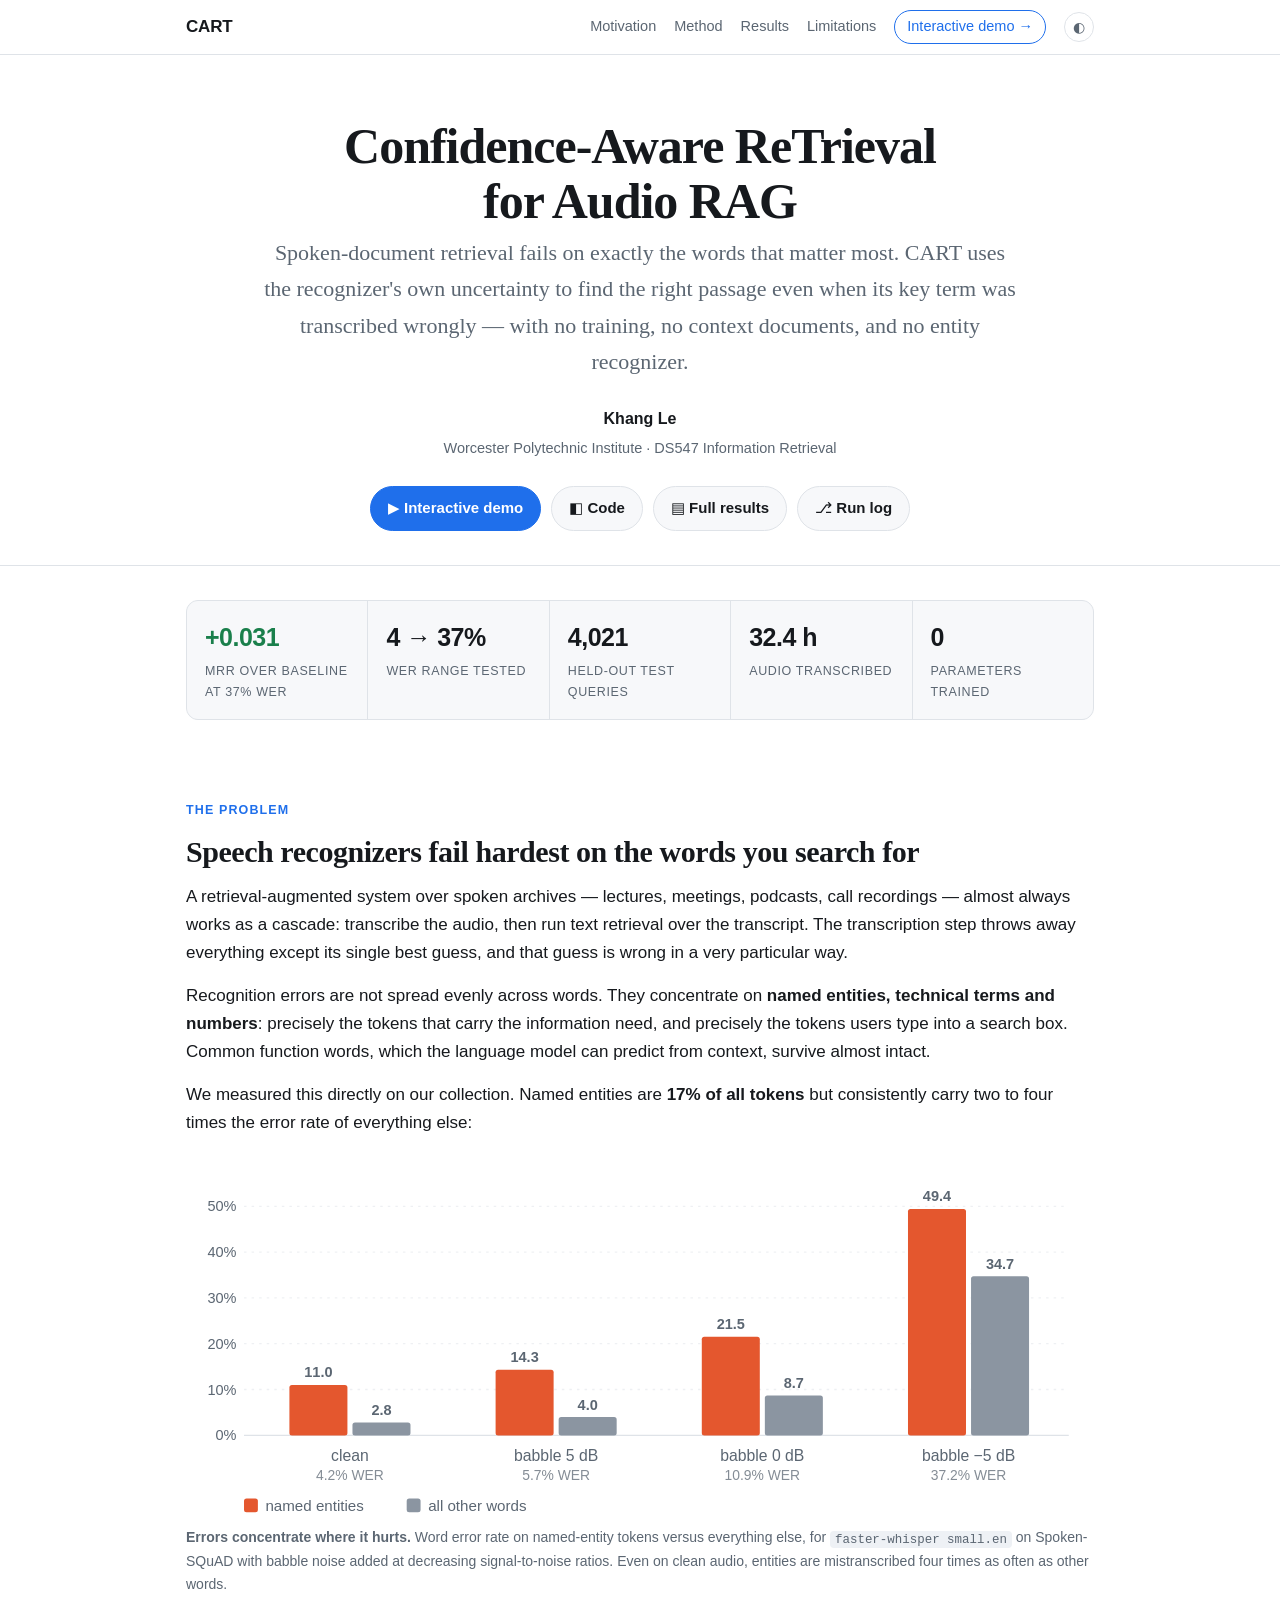
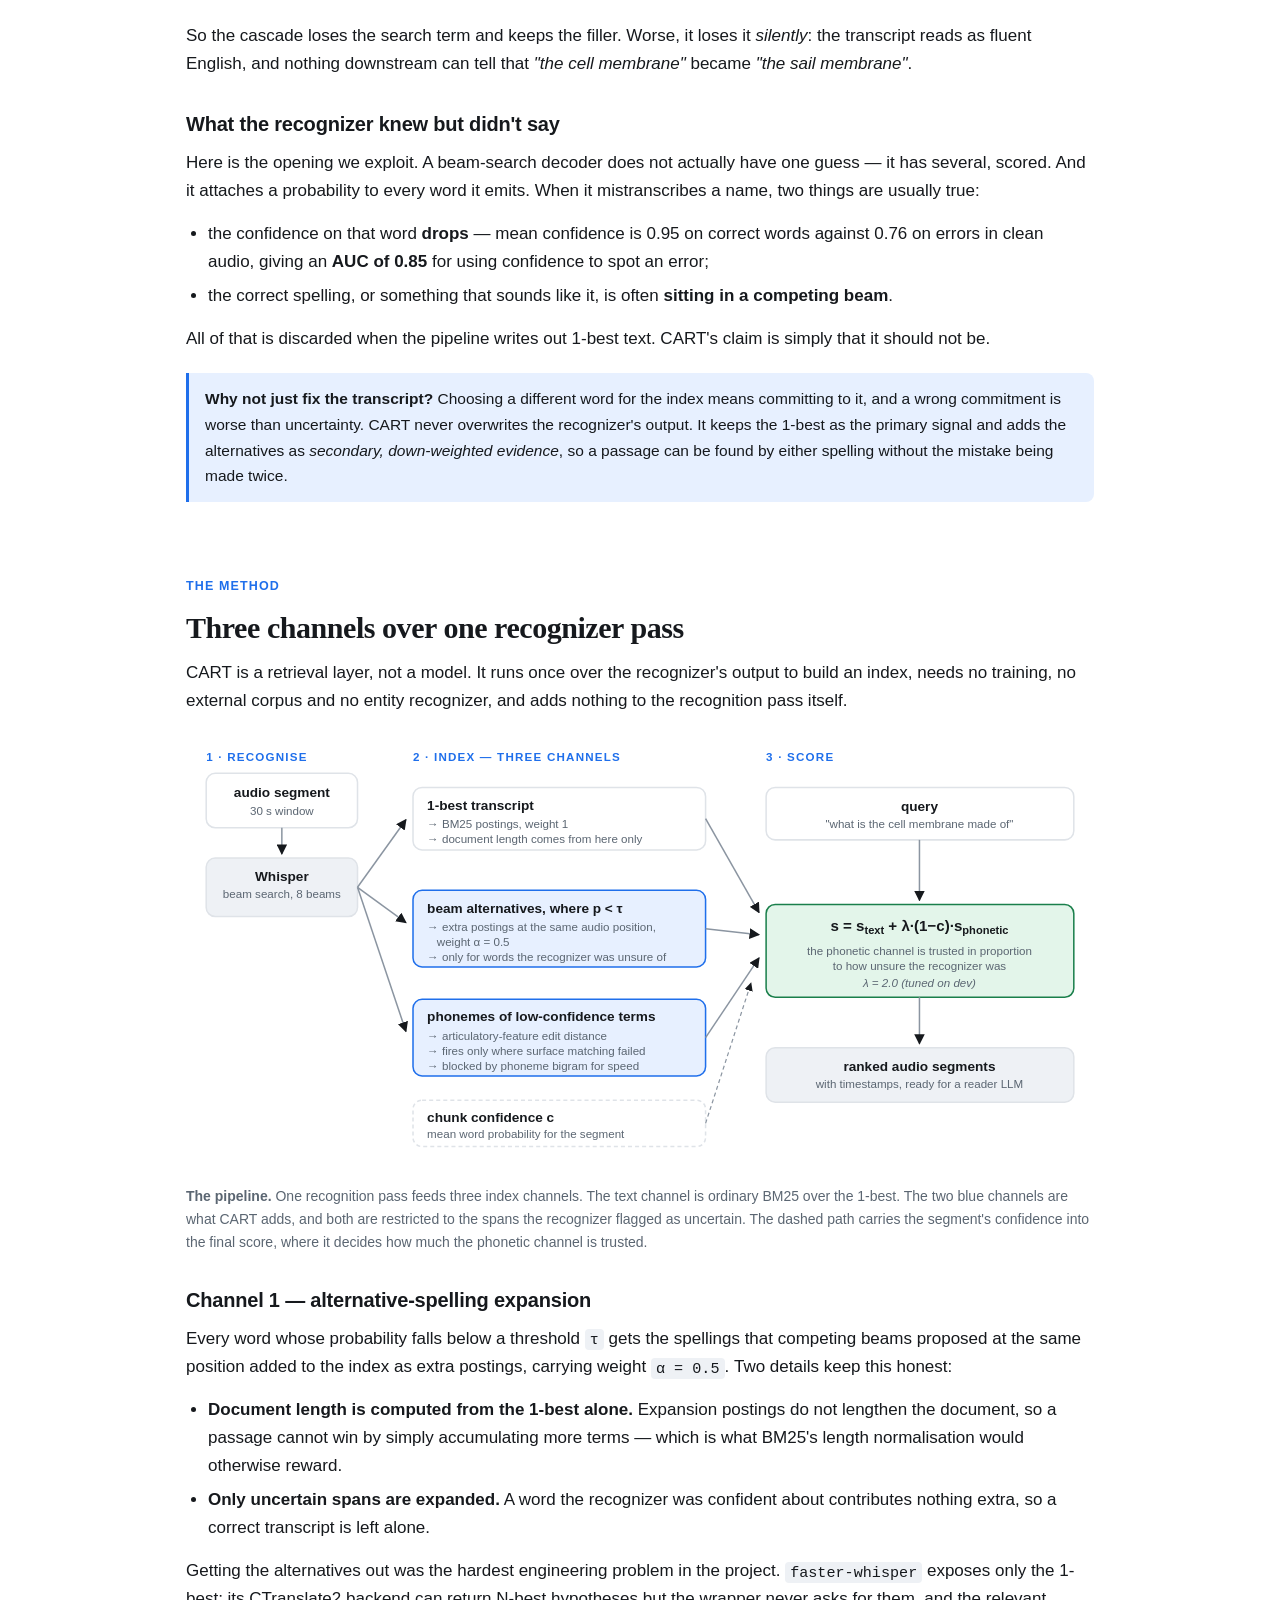
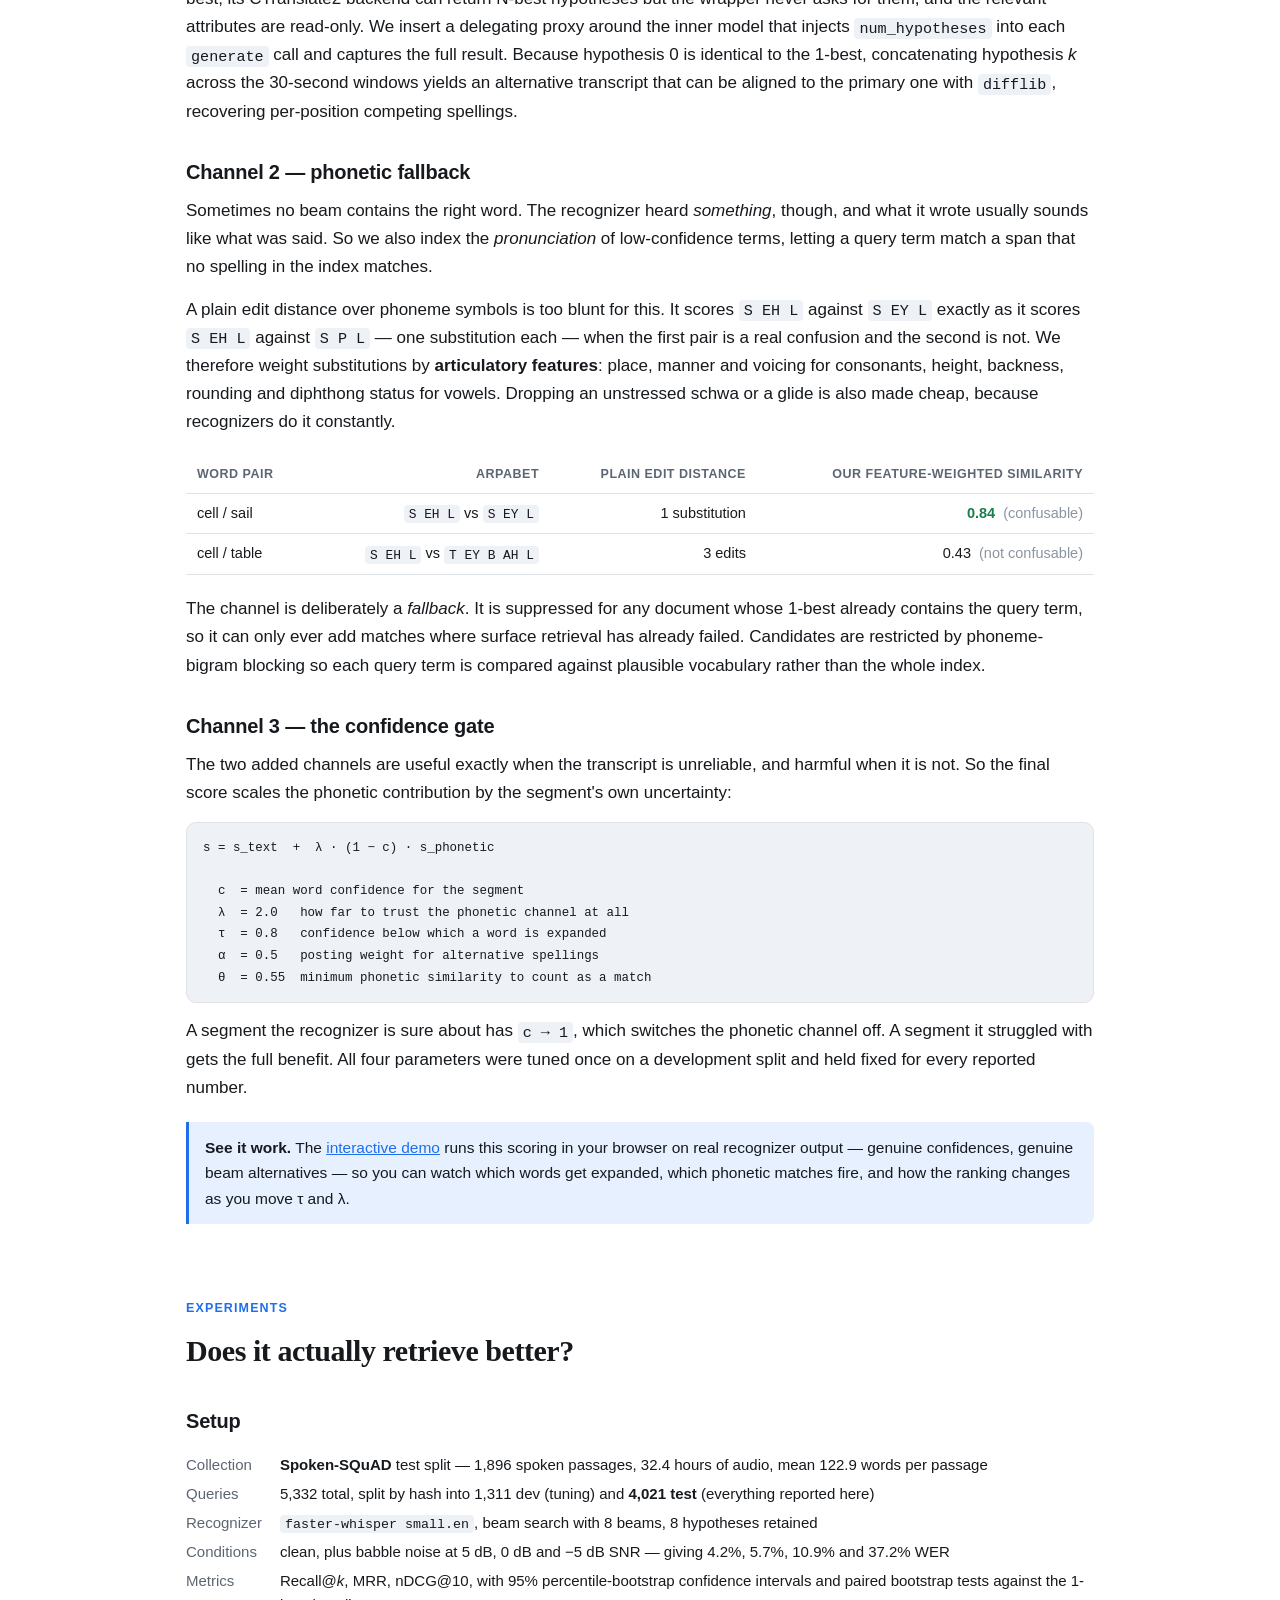
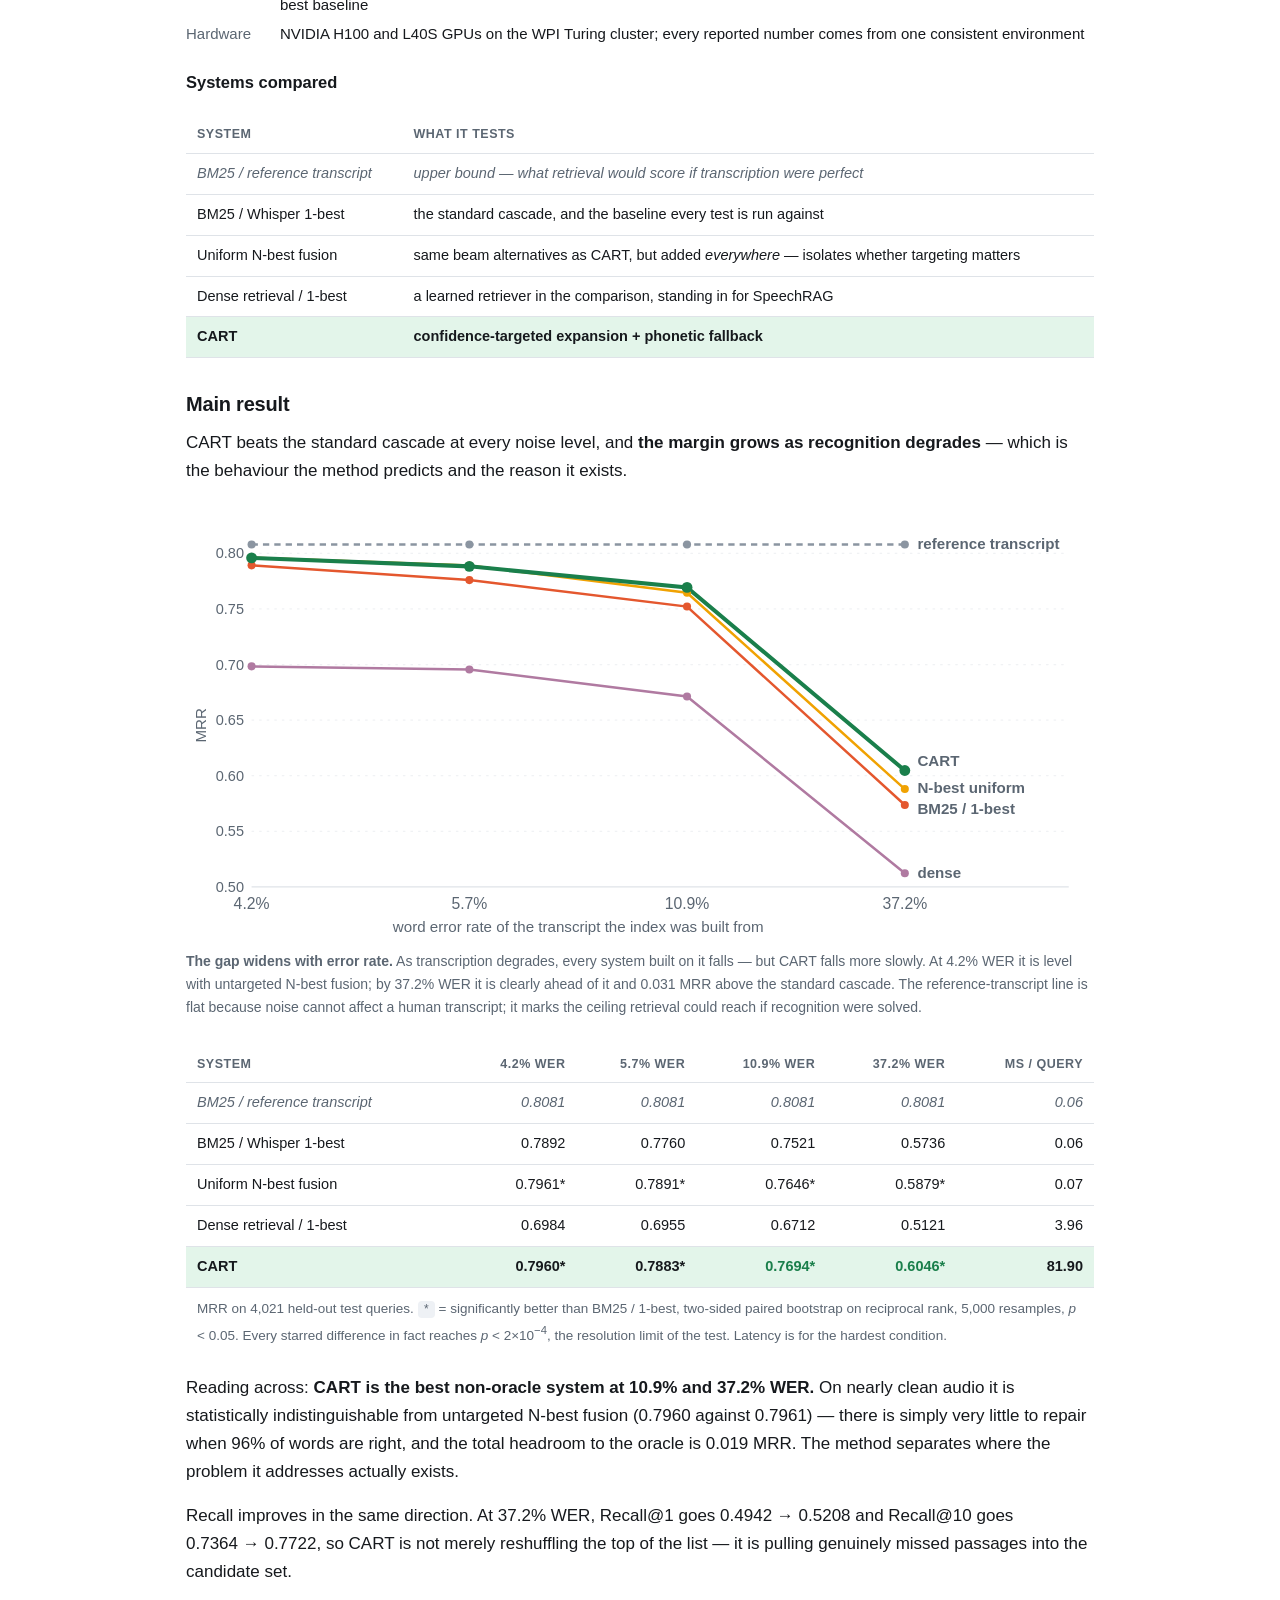
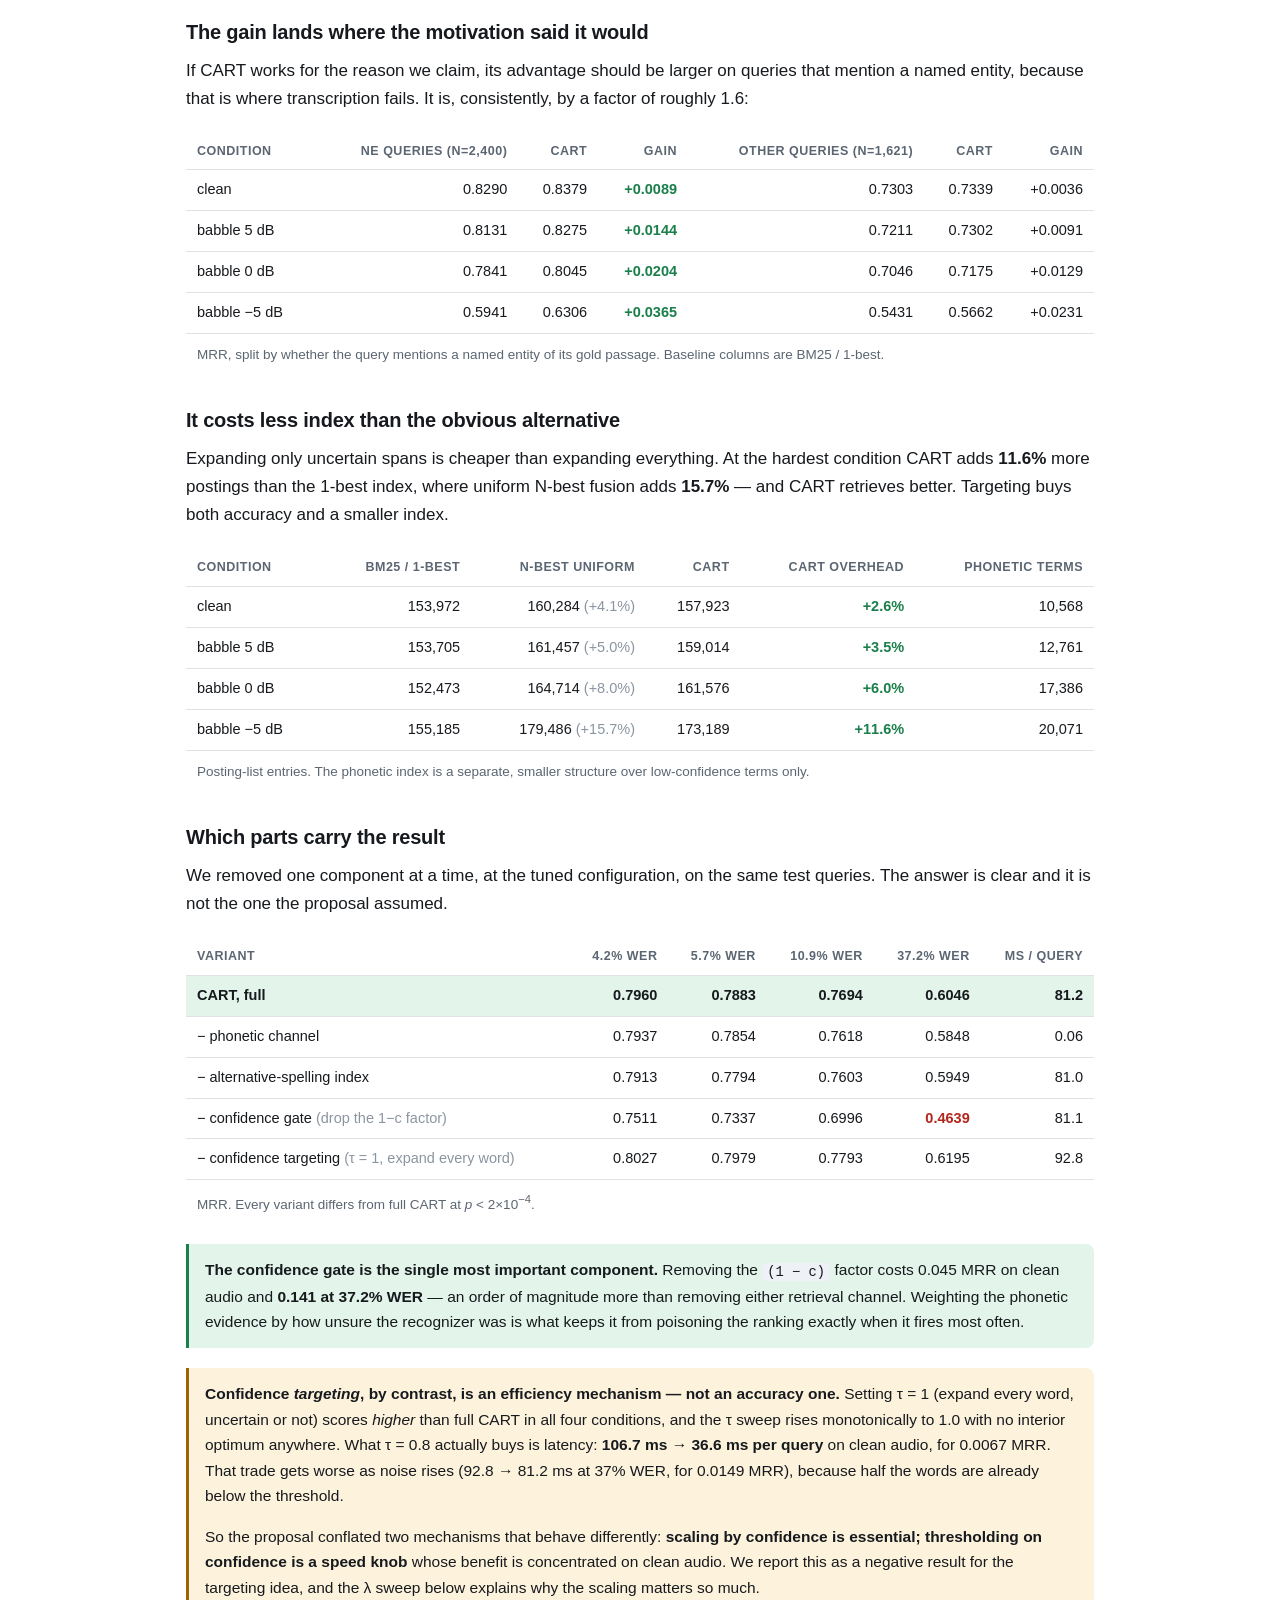
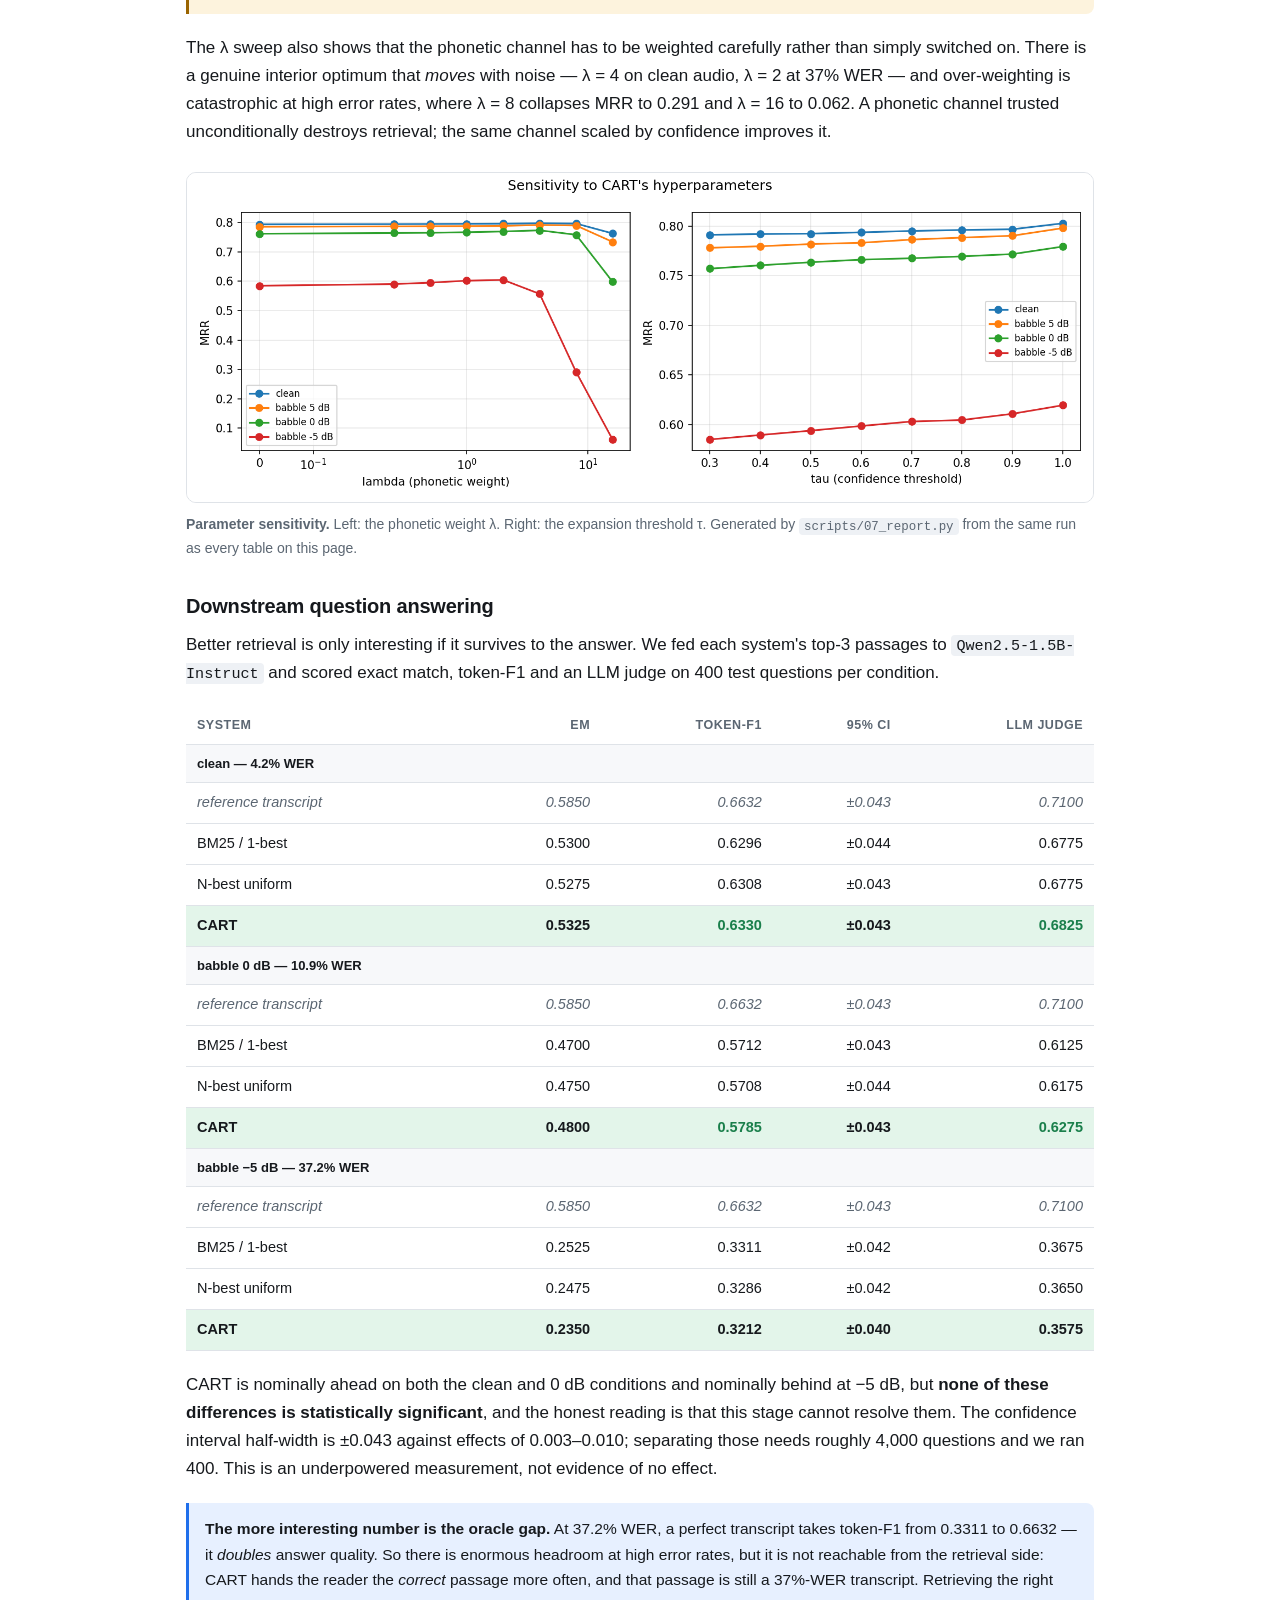
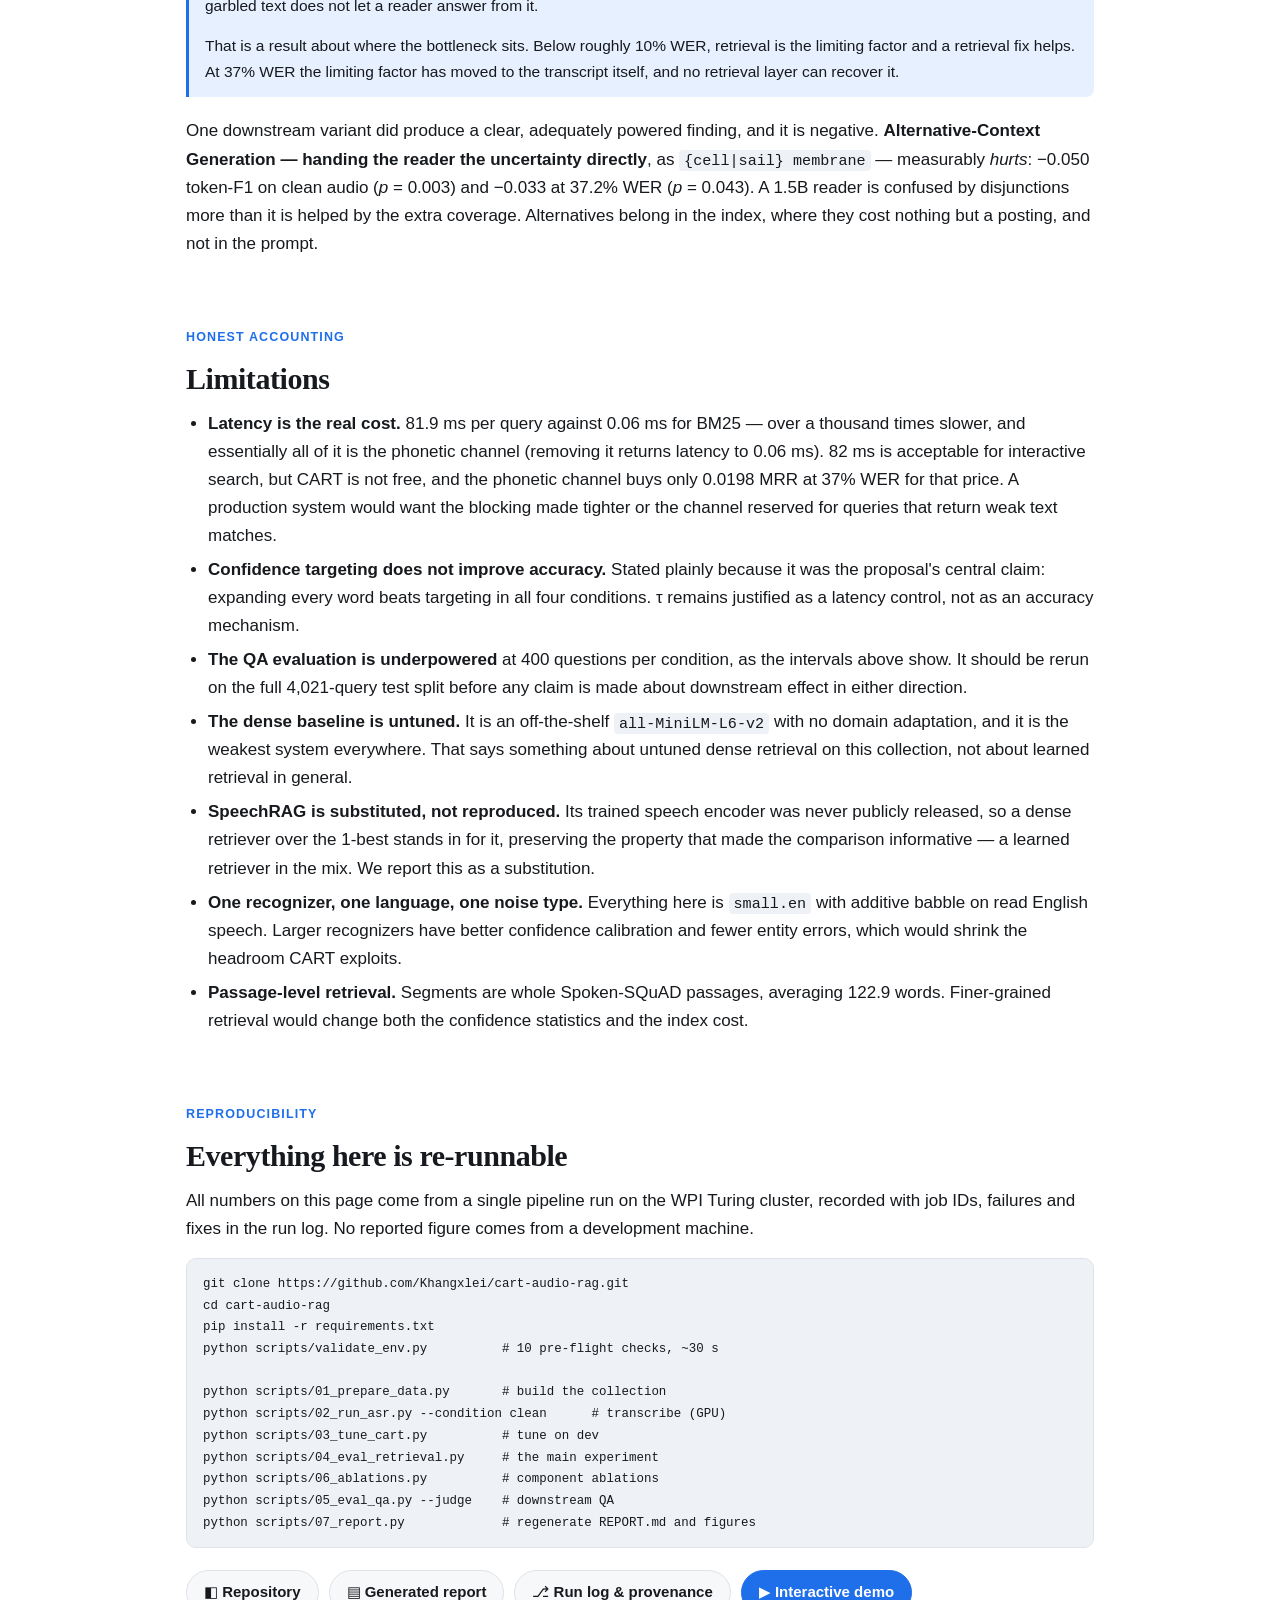
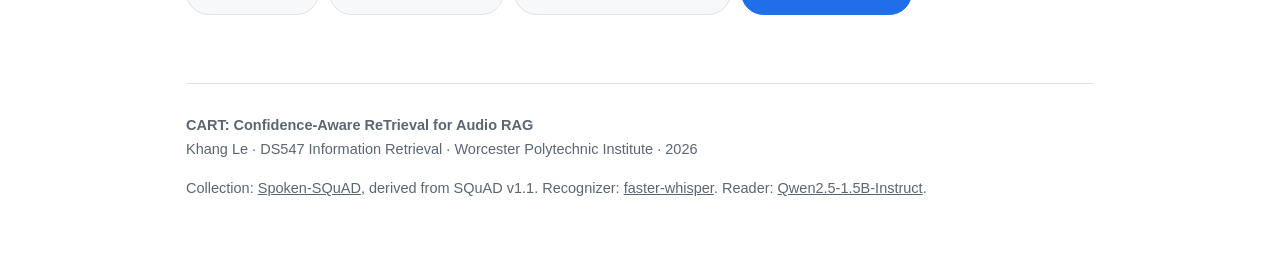
==== commit 5811c232: "Make the pipeline diagram theme-aware The diagram's boxes had hard-coded light fills while their lab" ====
--- a/docs/index.html
+++ b/docs/index.html
@@ -155,14 +155,14 @@
       <g font-size="13" color="#8b95a1">
 
         <!-- stage 1 -->
-        <text x="20" y="20" font-size="11.5" letter-spacing="1.2" fill="#1f6feb" font-weight="700">1 · RECOGNISE</text>
-        <rect x="20" y="32" width="150" height="54" rx="9" fill="none" stroke="#dfe3e8" stroke-width="1.5"></rect>
+        <text x="20" y="20" font-size="11.5" letter-spacing="1.2" class="eyebrow-svg" font-weight="700">1 · RECOGNISE</text>
+        <rect x="20" y="32" width="150" height="54" rx="9" class="bx bx-plain"></rect>
         <text x="95" y="56" text-anchor="middle" class="glabel" font-size="13.5">audio segment</text>
         <text x="95" y="73" text-anchor="middle" font-size="11.5">30 s window</text>
 
         <line x1="95" y1="86" x2="95" y2="112" stroke="currentColor" stroke-width="1.5" marker-end="url(#ar)"></line>
 
-        <rect x="20" y="116" width="150" height="58" rx="9" fill="#eef1f5" stroke="#dfe3e8" stroke-width="1.5"></rect>
+        <rect x="20" y="116" width="150" height="58" rx="9" class="bx bx-soft"></rect>
         <text x="95" y="139" text-anchor="middle" class="glabel" font-size="13.5">Whisper</text>
         <text x="95" y="156" text-anchor="middle" font-size="11.5">beam search, 8 beams</text>
 
@@ -172,26 +172,26 @@
         <line x1="170" y1="145" x2="218" y2="288" stroke="currentColor" stroke-width="1.5" marker-end="url(#ar)"></line>
 
         <!-- stage 2 -->
-        <text x="225" y="20" font-size="11.5" letter-spacing="1.2" fill="#1f6feb" font-weight="700">2 · INDEX &mdash; THREE CHANNELS</text>
-
-        <rect x="225" y="46" width="290" height="62" rx="9" fill="none" stroke="#dfe3e8" stroke-width="1.5"></rect>
+        <text x="225" y="20" font-size="11.5" letter-spacing="1.2" class="eyebrow-svg" font-weight="700">2 · INDEX &mdash; THREE CHANNELS</text>
+
+        <rect x="225" y="46" width="290" height="62" rx="9" class="bx bx-plain"></rect>
         <text x="239" y="68" class="glabel" font-size="13.5">1-best transcript</text>
         <text x="239" y="86" font-size="11.5">→ BM25 postings, weight 1</text>
         <text x="239" y="101" font-size="11.5">→ document length comes from here only</text>
 
-        <rect x="225" y="148" width="290" height="76" rx="9" fill="#e7f0ff" stroke="#1f6feb" stroke-width="1.5"></rect>
+        <rect x="225" y="148" width="290" height="76" rx="9" class="bx bx-acc"></rect>
         <text x="239" y="170" class="glabel" font-size="13.5">beam alternatives, where p &lt; τ</text>
         <text x="239" y="188" font-size="11.5">→ extra postings at the same audio position,</text>
         <text x="239" y="203" font-size="11.5">&nbsp;&nbsp;&nbsp;weight α = 0.5</text>
         <text x="239" y="218" font-size="11.5">→ only for words the recognizer was unsure of</text>
 
-        <rect x="225" y="256" width="290" height="76" rx="9" fill="#e7f0ff" stroke="#1f6feb" stroke-width="1.5"></rect>
+        <rect x="225" y="256" width="290" height="76" rx="9" class="bx bx-acc"></rect>
         <text x="239" y="278" class="glabel" font-size="13.5">phonemes of low-confidence terms</text>
         <text x="239" y="296" font-size="11.5">→ articulatory-feature edit distance</text>
         <text x="239" y="311" font-size="11.5">→ fires only where surface matching failed</text>
         <text x="239" y="326" font-size="11.5">→ blocked by phoneme bigram for speed</text>
 
-        <rect x="225" y="356" width="290" height="46" rx="9" fill="none" stroke="#dfe3e8" stroke-width="1.5" stroke-dasharray="4 3"></rect>
+        <rect x="225" y="356" width="290" height="46" rx="9" class="bx bx-dash"></rect>
         <text x="239" y="378" class="glabel" font-size="13.5">chunk confidence c</text>
         <text x="239" y="394" font-size="11.5">mean word probability for the segment</text>
 
@@ -202,13 +202,13 @@
         <line x1="515" y1="379" x2="560" y2="240" stroke="currentColor" stroke-width="1.2" stroke-dasharray="4 3" marker-end="url(#ar)"></line>
 
         <!-- stage 3 -->
-        <text x="575" y="20" font-size="11.5" letter-spacing="1.2" fill="#1f6feb" font-weight="700">3 · SCORE</text>
-
-        <rect x="575" y="46" width="305" height="52" rx="9" fill="none" stroke="#dfe3e8" stroke-width="1.5"></rect>
+        <text x="575" y="20" font-size="11.5" letter-spacing="1.2" class="eyebrow-svg" font-weight="700">3 · SCORE</text>
+
+        <rect x="575" y="46" width="305" height="52" rx="9" class="bx bx-plain"></rect>
         <text x="727" y="69" text-anchor="middle" class="glabel" font-size="13.5">query</text>
         <text x="727" y="86" text-anchor="middle" font-size="11.5">"what is the cell membrane made of"</text>
 
-        <rect x="575" y="162" width="305" height="92" rx="9" fill="#e3f5ea" stroke="#1a7f4b" stroke-width="1.5"></rect>
+        <rect x="575" y="162" width="305" height="92" rx="9" class="bx bx-good"></rect>
         <text x="727" y="188" text-anchor="middle" class="glabel" font-size="15" font-family="Charter, Georgia, serif">
           s = s<tspan font-size="11" dy="3">text</tspan><tspan dy="-3"> + λ·(1−c)·s</tspan><tspan font-size="11" dy="3">phonetic</tspan>
         </text>
@@ -219,7 +219,7 @@
         <line x1="727" y1="98" x2="727" y2="158" stroke="currentColor" stroke-width="1.5" marker-end="url(#ar)"></line>
         <line x1="727" y1="254" x2="727" y2="300" stroke="currentColor" stroke-width="1.5" marker-end="url(#ar)"></line>
 
-        <rect x="575" y="304" width="305" height="54" rx="9" fill="#eef1f5" stroke="#dfe3e8" stroke-width="1.5"></rect>
+        <rect x="575" y="304" width="305" height="54" rx="9" class="bx bx-soft"></rect>
         <text x="727" y="327" text-anchor="middle" class="glabel" font-size="13.5">ranked audio segments</text>
         <text x="727" y="344" text-anchor="middle" font-size="11.5">with timestamps, ready for a reader LLM</text>
       </g>
--- a/docs/style.css
+++ b/docs/style.css
@@ -214,3 +214,13 @@
 .chart text { font-family: var(--sans); fill: var(--fg-muted); }
 .chart .axis { stroke: var(--rule); }
 .chart .glabel { fill: var(--fg); font-weight: 600; }
+
+/* diagram boxes: fills must follow the theme, or light-filled boxes keep
+   light-coloured labels in dark mode and the text disappears */
+.chart .bx { stroke-width: 1.5; }
+.chart .bx-plain { fill: none; stroke: var(--rule); }
+.chart .bx-dash { fill: none; stroke: var(--rule); stroke-dasharray: 4 3; }
+.chart .bx-soft { fill: var(--bg-inset); stroke: var(--rule); }
+.chart .bx-acc { fill: var(--accent-soft); stroke: var(--accent); }
+.chart .bx-good { fill: var(--good-soft); stroke: var(--good); }
+.chart .eyebrow-svg { fill: var(--accent); }
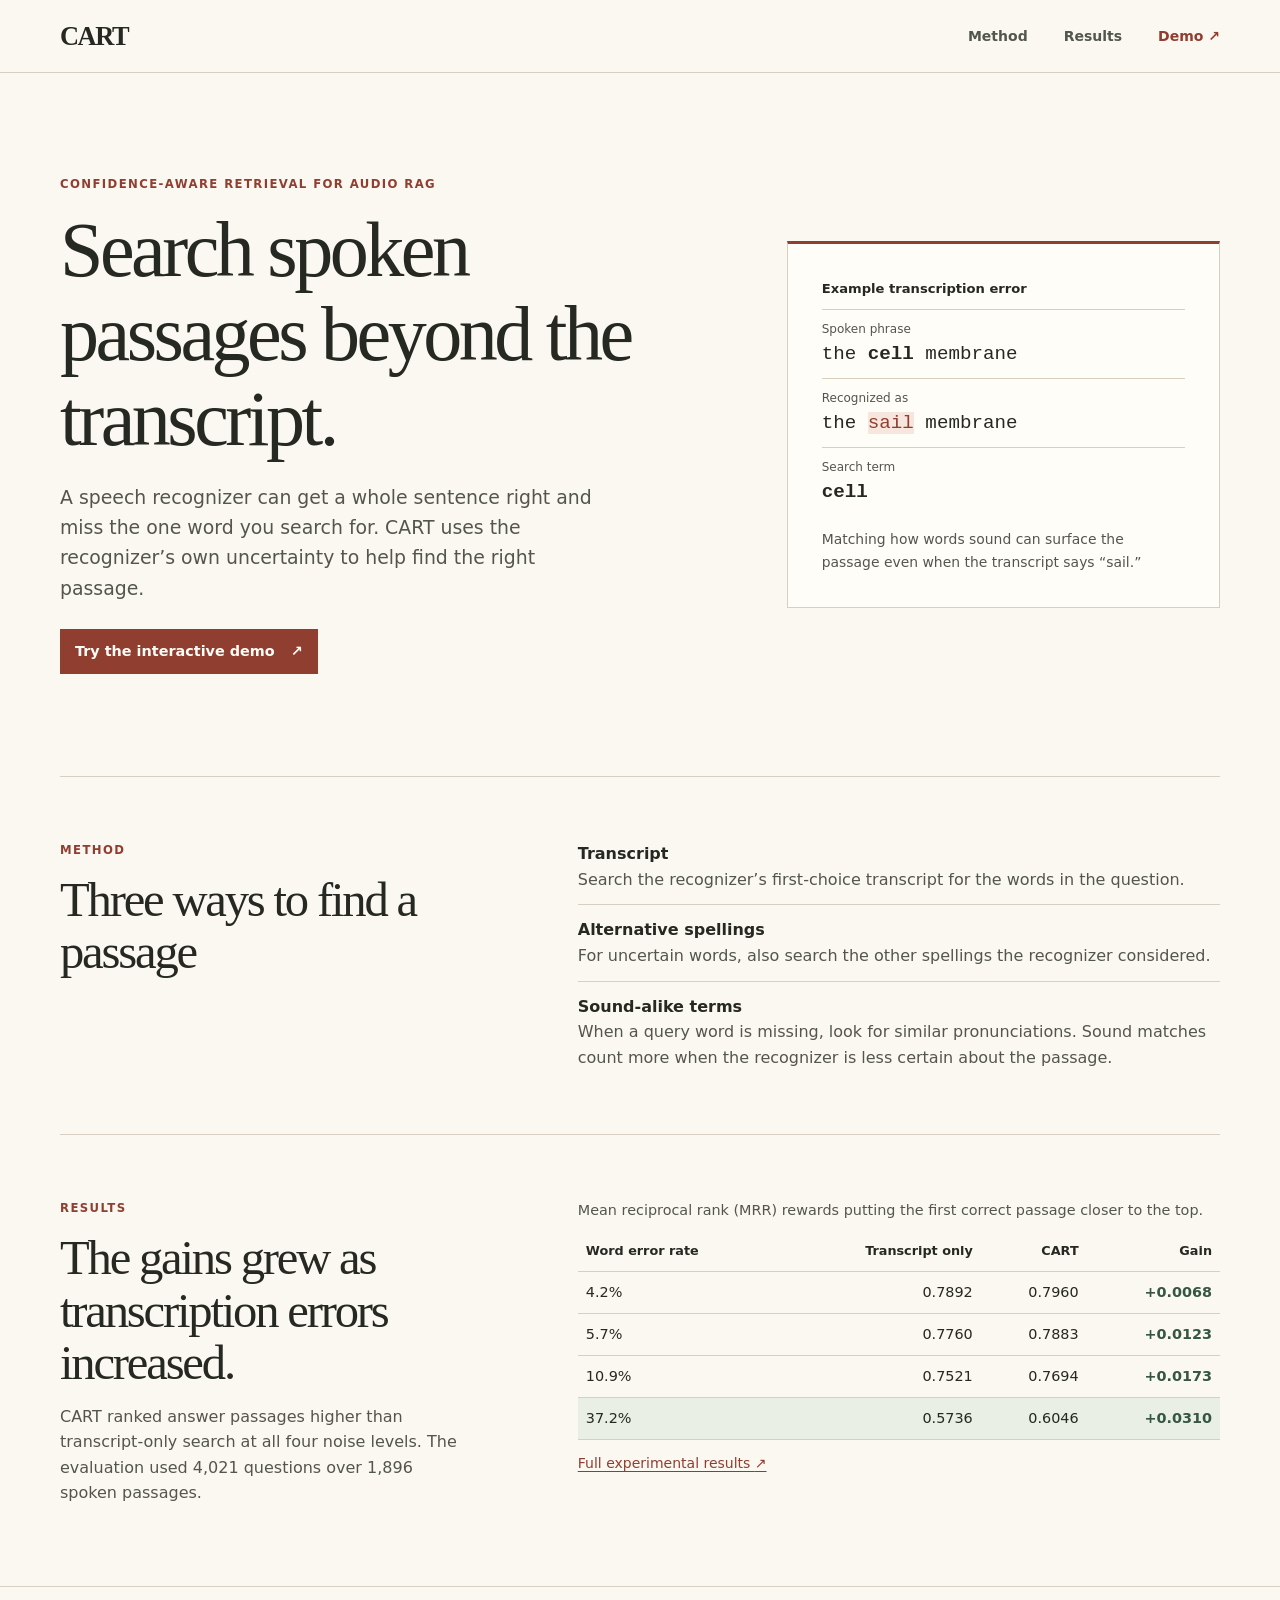
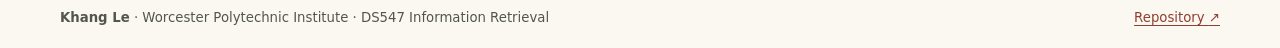
==== commit e5204781: "Redesign CART website and simplify the demo walkthrough" ====
--- a/docs/index.html
+++ b/docs/index.html
@@ -1,580 +1,87 @@
 <!doctype html>
 <html lang="en">
 <head>
-<meta charset="utf-8">
-<meta name="viewport" content="width=device-width, initial-scale=1">
-<title>CART — Confidence-Aware Retrieval for Audio RAG</title>
-<meta name="description" content="A training-free retrieval layer that uses a speech recognizer's own uncertainty to recover spoken passages whose key terms were mistranscribed.">
-<meta property="og:title" content="CART — Confidence-Aware Retrieval for Audio RAG">
-<meta property="og:description" content="Using the recognizer's own uncertainty to retrieve spoken passages it transcribed wrongly. Evaluated on Spoken-SQuAD across four noise levels.">
-<meta property="og:type" content="website">
-<link rel="stylesheet" href="style.css">
-<link rel="icon" href="data:image/svg+xml,<svg xmlns='http://www.w3.org/2000/svg' viewBox='0 0 16 16'><text y='13' font-size='13'>🔎</text></svg>">
+  <meta charset="utf-8">
+  <meta name="viewport" content="width=device-width, initial-scale=1">
+  <meta name="description" content="CART uses speech recognition confidence, alternative spellings, and sound to find spoken passages after transcription errors.">
+  <meta property="og:title" content="CART — Confidence-Aware Retrieval for Audio RAG">
+  <meta property="og:description" content="Find the right spoken passage when the transcript gets a key word wrong.">
+  <meta property="og:type" content="website">
+  <title>CART — Confidence-Aware Retrieval for Audio RAG</title>
+  <link rel="stylesheet" href="style.css">
 </head>
 <body>
+  <header class="site-header">
+    <nav class="wrap site-nav" aria-label="Main navigation">
+      <a class="brand" href="./" aria-current="page">CART</a>
+      <div class="nav-links">
+        <a href="#method">Method</a>
+        <a href="#results">Results</a>
+        <a class="nav-demo" href="demo.html">Demo <span aria-hidden="true">↗</span></a>
+      </div>
+    </nav>
+  </header>
 
-<nav class="nav">
-  <div class="nav-in">
-    <span class="nav-brand">CART</span>
-    <a href="#motivation">Motivation</a>
-    <a href="#method">Method</a>
-    <a href="#results">Results</a>
-    <a href="#limitations">Limitations</a>
-    <a class="cta" href="demo.html">Interactive demo →</a>
-    <button class="theme-btn" id="themeBtn" title="Toggle light / dark" aria-label="Toggle light or dark theme">◐</button>
-  </div>
-</nav>
+  <main class="wrap">
+    <section class="overview" id="motivation" aria-labelledby="project-title">
+      <div>
+        <p class="eyebrow">Confidence-Aware Retrieval for Audio RAG</p>
+        <h1 id="project-title">Search spoken passages beyond the transcript.</h1>
+        <p class="lead">A speech recognizer can get a whole sentence right and miss the one word you search for. CART uses the recognizer’s own uncertainty to help find the right passage.</p>
+        <a class="button" href="demo.html">Try the interactive demo <span aria-hidden="true">↗</span></a>
+      </div>
+      <figure class="example">
+        <figcaption>Example transcription error</figcaption>
+        <dl>
+          <div><dt>Spoken phrase</dt><dd>the <strong>cell</strong> membrane</dd></div>
+          <div><dt>Recognized as</dt><dd>the <mark>sail</mark> membrane</dd></div>
+          <div><dt>Search term</dt><dd><strong>cell</strong></dd></div>
+        </dl>
+        <p>Matching how words sound can surface the passage even when the transcript says “sail.”</p>
+      </figure>
+    </section>
 
-<header class="hero">
-  <div class="wrap">
-    <h1>Confidence-Aware ReTrieval<br>for Audio RAG</h1>
-    <p class="sub">Spoken-document retrieval fails on exactly the words that matter most. CART uses the recognizer's own uncertainty to find the right passage even when its key term was transcribed wrongly &mdash; with no training, no context documents, and no entity recognizer.</p>
-    <div class="byline"><strong>Khang Le</strong></div>
-    <div class="affil">Worcester Polytechnic Institute &middot; DS547 Information Retrieval</div>
-    <div class="badges">
-      <a class="badge primary" href="demo.html">▶ Interactive demo</a>
-      <a class="badge" href="https://github.com/Khangxlei/cart-audio-rag">◧ Code</a>
-      <a class="badge" href="https://github.com/Khangxlei/cart-audio-rag/blob/main/results/REPORT.md">▤ Full results</a>
-      <a class="badge" href="https://github.com/Khangxlei/cart-audio-rag/blob/main/docs/RUN_LOG.md">⎇ Run log</a>
+    <section class="project-section" id="method" aria-labelledby="method-title">
+      <div>
+        <p class="eyebrow">Method</p>
+        <h2 id="method-title">Three ways to find a passage</h2>
+      </div>
+      <dl class="method-list">
+        <div><dt>Transcript</dt><dd>Search the recognizer’s first-choice transcript for the words in the question.</dd></div>
+        <div><dt>Alternative spellings</dt><dd>For uncertain words, also search the other spellings the recognizer considered.</dd></div>
+        <div><dt>Sound-alike terms</dt><dd>When a query word is missing, look for similar pronunciations. Sound matches count more when the recognizer is less certain about the passage.</dd></div>
+      </dl>
+    </section>
+
+    <section class="project-section" id="results" aria-labelledby="results-title">
+      <div>
+        <p class="eyebrow">Results</p>
+        <h2 id="results-title">The gains grew as transcription errors increased.</h2>
+        <p class="section-copy">CART ranked answer passages higher than transcript-only search at all four noise levels. The evaluation used 4,021 questions over 1,896 spoken passages.</p>
+      </div>
+      <div>
+        <table class="results">
+          <caption>Mean reciprocal rank (MRR) rewards putting the first correct passage closer to the top.</caption>
+          <thead>
+            <tr><th scope="col">Word error rate</th><th scope="col">Transcript only</th><th scope="col">CART</th><th scope="col">Gain</th></tr>
+          </thead>
+          <tbody>
+            <tr><th scope="row">4.2%</th><td>0.7892</td><td>0.7960</td><td>+0.0068</td></tr>
+            <tr><th scope="row">5.7%</th><td>0.7760</td><td>0.7883</td><td>+0.0123</td></tr>
+            <tr><th scope="row">10.9%</th><td>0.7521</td><td>0.7694</td><td>+0.0173</td></tr>
+            <tr><th scope="row">37.2%</th><td>0.5736</td><td>0.6046</td><td>+0.0310</td></tr>
+          </tbody>
+        </table>
+        <p class="source-link"><a href="https://github.com/Khangxlei/cart-audio-rag/blob/main/results/REPORT.md">Full experimental results <span aria-hidden="true">↗</span></a></p>
+      </div>
+    </section>
+  </main>
+
+  <footer class="site-footer">
+    <div class="wrap footer-inner">
+      <p><strong>Khang Le</strong> · Worcester Polytechnic Institute · DS547 Information Retrieval</p>
+      <a href="https://github.com/Khangxlei/cart-audio-rag">Repository <span aria-hidden="true">↗</span></a>
     </div>
-  </div>
-</header>
-
-<div class="wrap">
-
-<div class="stats">
-  <div class="stat good"><div class="v">+0.031</div><div class="k">MRR over baseline at 37% WER</div></div>
-  <div class="stat"><div class="v">4&nbsp;→&nbsp;37%</div><div class="k">WER range tested</div></div>
-  <div class="stat"><div class="v">4,021</div><div class="k">held-out test queries</div></div>
-  <div class="stat"><div class="v">32.4&nbsp;h</div><div class="k">audio transcribed</div></div>
-  <div class="stat"><div class="v">0</div><div class="k">parameters trained</div></div>
-</div>
-
-<section id="motivation">
-  <div class="eyebrow">The problem</div>
-  <h2>Speech recognizers fail hardest on the words you search for</h2>
-
-  <p>A retrieval-augmented system over spoken archives &mdash; lectures, meetings, podcasts, call recordings &mdash; almost always works as a cascade: transcribe the audio, then run text retrieval over the transcript. The transcription step throws away everything except its single best guess, and that guess is wrong in a very particular way.</p>
-
-  <p>Recognition errors are not spread evenly across words. They concentrate on <strong>named entities, technical terms and numbers</strong>: precisely the tokens that carry the information need, and precisely the tokens users type into a search box. Common function words, which the language model can predict from context, survive almost intact.</p>
-
-  <p>We measured this directly on our collection. Named entities are <strong>17% of all tokens</strong> but consistently carry two to four times the error rate of everything else:</p>
-
-  <figure>
-    <svg class="chart" viewBox="0 0 720 280" role="img" aria-label="Bar chart: word error rate on named entities versus other words, across four audio conditions">
-      <title>Word error rate on named entities versus all other words</title>
-      <!-- gridlines -->
-      <g class="axis" stroke-width="1">
-        <line x1="46" y1="216" x2="700" y2="216"></line>
-        <line x1="46" y1="179.6" x2="700" y2="179.6" stroke-dasharray="2 4" opacity="0.5"></line>
-        <line x1="46" y1="143.3" x2="700" y2="143.3" stroke-dasharray="2 4" opacity="0.5"></line>
-        <line x1="46" y1="107" x2="700" y2="107" stroke-dasharray="2 4" opacity="0.5"></line>
-        <line x1="46" y1="70.6" x2="700" y2="70.6" stroke-dasharray="2 4" opacity="0.5"></line>
-        <line x1="46" y1="34.3" x2="700" y2="34.3" stroke-dasharray="2 4" opacity="0.5"></line>
-      </g>
-      <g font-size="11.5" text-anchor="end">
-        <text x="40" y="220">0%</text>
-        <text x="40" y="183.6">10%</text>
-        <text x="40" y="147.3">20%</text>
-        <text x="40" y="111">30%</text>
-        <text x="40" y="74.6">40%</text>
-        <text x="40" y="38.3">50%</text>
-      </g>
-      <!-- bars: NE then non-NE per condition -->
-      <g>
-        <rect x="82"    y="176"   width="46" height="40"    fill="#e4572e" rx="2"></rect>
-        <rect x="132"   y="205.8" width="46" height="10.2"  fill="#8b95a1" rx="2"></rect>
-        <rect x="245.5" y="164"   width="46" height="52"    fill="#e4572e" rx="2"></rect>
-        <rect x="295.5" y="201.5" width="46" height="14.5"  fill="#8b95a1" rx="2"></rect>
-        <rect x="409"   y="137.8" width="46" height="78.2"  fill="#e4572e" rx="2"></rect>
-        <rect x="459"   y="184.4" width="46" height="31.6"  fill="#8b95a1" rx="2"></rect>
-        <rect x="572.5" y="36.4"  width="46" height="179.6" fill="#e4572e" rx="2"></rect>
-        <rect x="622.5" y="89.8"  width="46" height="126.2" fill="#8b95a1" rx="2"></rect>
-      </g>
-      <!-- value labels -->
-      <g font-size="11.5" text-anchor="middle" class="glabel">
-        <text x="105"   y="170">11.0</text>
-        <text x="155"   y="200">2.8</text>
-        <text x="268.5" y="158">14.3</text>
-        <text x="318.5" y="195.5">4.0</text>
-        <text x="432"   y="131.8">21.5</text>
-        <text x="482"   y="178.4">8.7</text>
-        <text x="595.5" y="30.4">49.4</text>
-        <text x="645.5" y="83.8">34.7</text>
-      </g>
-      <!-- x labels -->
-      <g font-size="12.5" text-anchor="middle">
-        <text x="130" y="236">clean</text><text x="130" y="251" font-size="11" opacity="0.75">4.2% WER</text>
-        <text x="293.5" y="236">babble 5 dB</text><text x="293.5" y="251" font-size="11" opacity="0.75">5.7% WER</text>
-        <text x="457" y="236">babble 0 dB</text><text x="457" y="251" font-size="11" opacity="0.75">10.9% WER</text>
-        <text x="620.5" y="236">babble −5 dB</text><text x="620.5" y="251" font-size="11" opacity="0.75">37.2% WER</text>
-      </g>
-      <!-- legend -->
-      <g font-size="12">
-        <rect x="46" y="266" width="11" height="11" fill="#e4572e" rx="2"></rect>
-        <text x="63" y="276">named entities</text>
-        <rect x="175" y="266" width="11" height="11" fill="#8b95a1" rx="2"></rect>
-        <text x="192" y="276">all other words</text>
-      </g>
-    </svg>
-    <figcaption><strong>Errors concentrate where it hurts.</strong> Word error rate on named-entity tokens versus everything else, for <code>faster-whisper small.en</code> on Spoken-SQuAD with babble noise added at decreasing signal-to-noise ratios. Even on clean audio, entities are mistranscribed four times as often as other words.</figcaption>
-  </figure>
-
-  <p>So the cascade loses the search term and keeps the filler. Worse, it loses it <em>silently</em>: the transcript reads as fluent English, and nothing downstream can tell that <em>"the cell membrane"</em> became <em>"the sail membrane"</em>.</p>
-
-  <h3>What the recognizer knew but didn't say</h3>
-
-  <p>Here is the opening we exploit. A beam-search decoder does not actually have one guess &mdash; it has several, scored. And it attaches a probability to every word it emits. When it mistranscribes a name, two things are usually true:</p>
-
-  <ul>
-    <li>the confidence on that word <strong>drops</strong> &mdash; mean confidence is 0.95 on correct words against 0.76 on errors in clean audio, giving an <strong>AUC of 0.85</strong> for using confidence to spot an error;</li>
-    <li>the correct spelling, or something that sounds like it, is often <strong>sitting in a competing beam</strong>.</li>
-  </ul>
-
-  <p>All of that is discarded when the pipeline writes out 1-best text. CART's claim is simply that it should not be.</p>
-
-  <div class="note">
-    <p><span class="lbl">Why not just fix the transcript?</span> Choosing a different word for the index means committing to it, and a wrong commitment is worse than uncertainty. CART never overwrites the recognizer's output. It keeps the 1-best as the primary signal and adds the alternatives as <em>secondary, down-weighted evidence</em>, so a passage can be found by either spelling without the mistake being made twice.</p>
-  </div>
-</section>
-
-<section id="method">
-  <div class="eyebrow">The method</div>
-  <h2>Three channels over one recognizer pass</h2>
-
-  <p>CART is a retrieval layer, not a model. It runs once over the recognizer's output to build an index, needs no training, no external corpus and no entity recognizer, and adds nothing to the recognition pass itself.</p>
-
-  <figure>
-    <svg class="chart" viewBox="0 0 900 430" role="img" aria-label="Diagram of the CART pipeline from audio through three index channels to a ranked result">
-      <title>The CART pipeline</title>
-      <defs>
-        <marker id="ar" viewBox="0 0 10 10" refX="9" refY="5" markerWidth="7" markerHeight="7" orient="auto">
-          <path d="M0,0 L10,5 L0,10 z" fill="currentColor"></path>
-        </marker>
-      </defs>
-      <g font-size="13" color="#8b95a1">
-
-        <!-- stage 1 -->
-        <text x="20" y="20" font-size="11.5" letter-spacing="1.2" class="eyebrow-svg" font-weight="700">1 · RECOGNISE</text>
-        <rect x="20" y="32" width="150" height="54" rx="9" class="bx bx-plain"></rect>
-        <text x="95" y="56" text-anchor="middle" class="glabel" font-size="13.5">audio segment</text>
-        <text x="95" y="73" text-anchor="middle" font-size="11.5">30 s window</text>
-
-        <line x1="95" y1="86" x2="95" y2="112" stroke="currentColor" stroke-width="1.5" marker-end="url(#ar)"></line>
-
-        <rect x="20" y="116" width="150" height="58" rx="9" class="bx bx-soft"></rect>
-        <text x="95" y="139" text-anchor="middle" class="glabel" font-size="13.5">Whisper</text>
-        <text x="95" y="156" text-anchor="middle" font-size="11.5">beam search, 8 beams</text>
-
-        <!-- three outputs -->
-        <line x1="170" y1="145" x2="218" y2="78"  stroke="currentColor" stroke-width="1.5" marker-end="url(#ar)"></line>
-        <line x1="170" y1="145" x2="218" y2="180" stroke="currentColor" stroke-width="1.5" marker-end="url(#ar)"></line>
-        <line x1="170" y1="145" x2="218" y2="288" stroke="currentColor" stroke-width="1.5" marker-end="url(#ar)"></line>
-
-        <!-- stage 2 -->
-        <text x="225" y="20" font-size="11.5" letter-spacing="1.2" class="eyebrow-svg" font-weight="700">2 · INDEX &mdash; THREE CHANNELS</text>
-
-        <rect x="225" y="46" width="290" height="62" rx="9" class="bx bx-plain"></rect>
-        <text x="239" y="68" class="glabel" font-size="13.5">1-best transcript</text>
-        <text x="239" y="86" font-size="11.5">→ BM25 postings, weight 1</text>
-        <text x="239" y="101" font-size="11.5">→ document length comes from here only</text>
-
-        <rect x="225" y="148" width="290" height="76" rx="9" class="bx bx-acc"></rect>
-        <text x="239" y="170" class="glabel" font-size="13.5">beam alternatives, where p &lt; τ</text>
-        <text x="239" y="188" font-size="11.5">→ extra postings at the same audio position,</text>
-        <text x="239" y="203" font-size="11.5">&nbsp;&nbsp;&nbsp;weight α = 0.5</text>
-        <text x="239" y="218" font-size="11.5">→ only for words the recognizer was unsure of</text>
-
-        <rect x="225" y="256" width="290" height="76" rx="9" class="bx bx-acc"></rect>
-        <text x="239" y="278" class="glabel" font-size="13.5">phonemes of low-confidence terms</text>
-        <text x="239" y="296" font-size="11.5">→ articulatory-feature edit distance</text>
-        <text x="239" y="311" font-size="11.5">→ fires only where surface matching failed</text>
-        <text x="239" y="326" font-size="11.5">→ blocked by phoneme bigram for speed</text>
-
-        <rect x="225" y="356" width="290" height="46" rx="9" class="bx bx-dash"></rect>
-        <text x="239" y="378" class="glabel" font-size="13.5">chunk confidence c</text>
-        <text x="239" y="394" font-size="11.5">mean word probability for the segment</text>
-
-        <!-- arrows to scoring -->
-        <line x1="515" y1="77"  x2="568" y2="170" stroke="currentColor" stroke-width="1.5" marker-end="url(#ar)"></line>
-        <line x1="515" y1="186" x2="568" y2="192" stroke="currentColor" stroke-width="1.5" marker-end="url(#ar)"></line>
-        <line x1="515" y1="294" x2="568" y2="215" stroke="currentColor" stroke-width="1.5" marker-end="url(#ar)"></line>
-        <line x1="515" y1="379" x2="560" y2="240" stroke="currentColor" stroke-width="1.2" stroke-dasharray="4 3" marker-end="url(#ar)"></line>
-
-        <!-- stage 3 -->
-        <text x="575" y="20" font-size="11.5" letter-spacing="1.2" class="eyebrow-svg" font-weight="700">3 · SCORE</text>
-
-        <rect x="575" y="46" width="305" height="52" rx="9" class="bx bx-plain"></rect>
-        <text x="727" y="69" text-anchor="middle" class="glabel" font-size="13.5">query</text>
-        <text x="727" y="86" text-anchor="middle" font-size="11.5">"what is the cell membrane made of"</text>
-
-        <rect x="575" y="162" width="305" height="92" rx="9" class="bx bx-good"></rect>
-        <text x="727" y="188" text-anchor="middle" class="glabel" font-size="15" font-family="Charter, Georgia, serif">
-          s = s<tspan font-size="11" dy="3">text</tspan><tspan dy="-3"> + λ·(1−c)·s</tspan><tspan font-size="11" dy="3">phonetic</tspan>
-        </text>
-        <text x="727" y="212" text-anchor="middle" font-size="11.5">the phonetic channel is trusted in proportion</text>
-        <text x="727" y="227" text-anchor="middle" font-size="11.5">to how unsure the recognizer was</text>
-        <text x="727" y="244" text-anchor="middle" font-size="11.5" font-style="italic">λ = 2.0 (tuned on dev)</text>
-
-        <line x1="727" y1="98" x2="727" y2="158" stroke="currentColor" stroke-width="1.5" marker-end="url(#ar)"></line>
-        <line x1="727" y1="254" x2="727" y2="300" stroke="currentColor" stroke-width="1.5" marker-end="url(#ar)"></line>
-
-        <rect x="575" y="304" width="305" height="54" rx="9" class="bx bx-soft"></rect>
-        <text x="727" y="327" text-anchor="middle" class="glabel" font-size="13.5">ranked audio segments</text>
-        <text x="727" y="344" text-anchor="middle" font-size="11.5">with timestamps, ready for a reader LLM</text>
-      </g>
-    </svg>
-    <figcaption><strong>The pipeline.</strong> One recognition pass feeds three index channels. The text channel is ordinary BM25 over the 1-best. The two blue channels are what CART adds, and both are restricted to the spans the recognizer flagged as uncertain. The dashed path carries the segment's confidence into the final score, where it decides how much the phonetic channel is trusted.</figcaption>
-  </figure>
-
-  <h3>Channel 1 &mdash; alternative-spelling expansion</h3>
-
-  <p>Every word whose probability falls below a threshold <code>τ</code> gets the spellings that competing beams proposed at the same position added to the index as extra postings, carrying weight <code>α = 0.5</code>. Two details keep this honest:</p>
-
-  <ul>
-    <li><strong>Document length is computed from the 1-best alone.</strong> Expansion postings do not lengthen the document, so a passage cannot win by simply accumulating more terms &mdash; which is what BM25's length normalisation would otherwise reward.</li>
-    <li><strong>Only uncertain spans are expanded.</strong> A word the recognizer was confident about contributes nothing extra, so a correct transcript is left alone.</li>
-  </ul>
-
-  <p>Getting the alternatives out was the hardest engineering problem in the project. <code>faster-whisper</code> exposes only the 1-best; its CTranslate2 backend can return N-best hypotheses but the wrapper never asks for them, and the relevant attributes are read-only. We insert a delegating proxy around the inner model that injects <code>num_hypotheses</code> into each <code>generate</code> call and captures the full result. Because hypothesis 0 is identical to the 1-best, concatenating hypothesis <em>k</em> across the 30-second windows yields an alternative transcript that can be aligned to the primary one with <code>difflib</code>, recovering per-position competing spellings.</p>
-
-  <h3>Channel 2 &mdash; phonetic fallback</h3>
-
-  <p>Sometimes no beam contains the right word. The recognizer heard <em>something</em>, though, and what it wrote usually sounds like what was said. So we also index the <em>pronunciation</em> of low-confidence terms, letting a query term match a span that no spelling in the index matches.</p>
-
-  <p>A plain edit distance over phoneme symbols is too blunt for this. It scores <code>S EH L</code> against <code>S EY L</code> exactly as it scores <code>S EH L</code> against <code>S P L</code> &mdash; one substitution each &mdash; when the first pair is a real confusion and the second is not. We therefore weight substitutions by <strong>articulatory features</strong>: place, manner and voicing for consonants, height, backness, rounding and diphthong status for vowels. Dropping an unstressed schwa or a glide is also made cheap, because recognizers do it constantly.</p>
-
-  <div class="scroller">
-    <table>
-      <thead><tr><th>word pair</th><th>ARPAbet</th><th>plain edit distance</th><th>our feature-weighted similarity</th></tr></thead>
-      <tbody>
-        <tr><td>cell / sail</td><td><code>S EH L</code> vs <code>S EY L</code></td><td>1 substitution</td><td class="best">0.84 &nbsp;<span class="sig">(confusable)</span></td></tr>
-        <tr><td>cell / table</td><td><code>S EH L</code> vs <code>T EY B AH L</code></td><td>3 edits</td><td>0.43 &nbsp;<span class="sig">(not confusable)</span></td></tr>
-      </tbody>
-    </table>
-  </div>
-
-  <p>The channel is deliberately a <em>fallback</em>. It is suppressed for any document whose 1-best already contains the query term, so it can only ever add matches where surface retrieval has already failed. Candidates are restricted by phoneme-bigram blocking so each query term is compared against plausible vocabulary rather than the whole index.</p>
-
-  <h3>Channel 3 &mdash; the confidence gate</h3>
-
-  <p>The two added channels are useful exactly when the transcript is unreliable, and harmful when it is not. So the final score scales the phonetic contribution by the segment's own uncertainty:</p>
-
-  <pre><code>s = s_text  +  λ · (1 − c) · s_phonetic
-
-  c  = mean word confidence for the segment
-  λ  = 2.0   how far to trust the phonetic channel at all
-  τ  = 0.8   confidence below which a word is expanded
-  α  = 0.5   posting weight for alternative spellings
-  θ  = 0.55  minimum phonetic similarity to count as a match</code></pre>
-
-  <p>A segment the recognizer is sure about has <code>c → 1</code>, which switches the phonetic channel off. A segment it struggled with gets the full benefit. All four parameters were tuned once on a development split and held fixed for every reported number.</p>
-
-  <div class="note">
-    <p><span class="lbl">See it work.</span> The <a href="demo.html">interactive demo</a> runs this scoring in your browser on real recognizer output &mdash; genuine confidences, genuine beam alternatives &mdash; so you can watch which words get expanded, which phonetic matches fire, and how the ranking changes as you move τ and λ.</p>
-  </div>
-</section>
-
-<section id="results">
-  <div class="eyebrow">Experiments</div>
-  <h2>Does it actually retrieve better?</h2>
-
-  <h3>Setup</h3>
-
-  <dl class="kv">
-    <dt>Collection</dt><dd><strong>Spoken-SQuAD</strong> test split &mdash; 1,896 spoken passages, 32.4 hours of audio, mean 122.9 words per passage</dd>
-    <dt>Queries</dt><dd>5,332 total, split by hash into 1,311 dev (tuning) and <strong>4,021 test</strong> (everything reported here)</dd>
-    <dt>Recognizer</dt><dd><code>faster-whisper small.en</code>, beam search with 8 beams, 8 hypotheses retained</dd>
-    <dt>Conditions</dt><dd>clean, plus babble noise at 5 dB, 0 dB and &minus;5 dB SNR &mdash; giving 4.2%, 5.7%, 10.9% and 37.2% WER</dd>
-    <dt>Metrics</dt><dd>Recall@<em>k</em>, MRR, nDCG@10, with 95% percentile-bootstrap confidence intervals and paired bootstrap tests against the 1-best baseline</dd>
-    <dt>Hardware</dt><dd>NVIDIA H100 and L40S GPUs on the WPI Turing cluster; every reported number comes from one consistent environment</dd>
-  </dl>
-
-  <h4>Systems compared</h4>
-  <div class="scroller">
-    <table>
-      <thead><tr><th>system</th><th style="text-align:left">what it tests</th></tr></thead>
-      <tbody>
-        <tr class="bound"><td>BM25 / reference transcript</td><td style="text-align:left">upper bound &mdash; what retrieval would score if transcription were perfect</td></tr>
-        <tr><td>BM25 / Whisper 1-best</td><td style="text-align:left">the standard cascade, and the baseline every test is run against</td></tr>
-        <tr><td>Uniform N-best fusion</td><td style="text-align:left">same beam alternatives as CART, but added <em>everywhere</em> &mdash; isolates whether targeting matters</td></tr>
-        <tr><td>Dense retrieval / 1-best</td><td style="text-align:left">a learned retriever in the comparison, standing in for SpeechRAG</td></tr>
-        <tr class="ours"><td>CART</td><td style="text-align:left">confidence-targeted expansion + phonetic fallback</td></tr>
-      </tbody>
-    </table>
-  </div>
-
-  <h3>Main result</h3>
-
-  <p>CART beats the standard cascade at every noise level, and <strong>the margin grows as recognition degrades</strong> &mdash; which is the behaviour the method predicts and the reason it exists.</p>
-
-  <figure>
-    <svg class="chart" viewBox="0 0 720 340" role="img" aria-label="Line chart of MRR against word error rate for five retrieval systems">
-      <title>Retrieval effectiveness against recognition error rate</title>
-      <g class="axis" stroke-width="1">
-        <line x1="52" y1="298" x2="700" y2="298"></line>
-        <line x1="52" y1="33.6"  x2="700" y2="33.6"  stroke-dasharray="2 4" opacity="0.45"></line>
-        <line x1="52" y1="77.7"  x2="700" y2="77.7"  stroke-dasharray="2 4" opacity="0.45"></line>
-        <line x1="52" y1="121.8" x2="700" y2="121.8" stroke-dasharray="2 4" opacity="0.45"></line>
-        <line x1="52" y1="165.8" x2="700" y2="165.8" stroke-dasharray="2 4" opacity="0.45"></line>
-        <line x1="52" y1="209.9" x2="700" y2="209.9" stroke-dasharray="2 4" opacity="0.45"></line>
-        <line x1="52" y1="254"   x2="700" y2="254"   stroke-dasharray="2 4" opacity="0.45"></line>
-      </g>
-      <g font-size="11.5" text-anchor="end">
-        <text x="46" y="37.6">0.80</text>
-        <text x="46" y="81.7">0.75</text>
-        <text x="46" y="125.8">0.70</text>
-        <text x="46" y="169.8">0.65</text>
-        <text x="46" y="213.9">0.60</text>
-        <text x="46" y="258">0.55</text>
-        <text x="46" y="302">0.50</text>
-      </g>
-      <text x="16" y="170" font-size="12" text-anchor="middle" transform="rotate(-90 16 170)">MRR</text>
-
-      <!-- oracle -->
-      <polyline points="52,26.5 224.7,26.5 397.3,26.5 570,26.5" fill="none" stroke="#8b95a1" stroke-width="2" stroke-dasharray="5 4"></polyline>
-      <!-- dense -->
-      <polyline points="52,123.2 224.7,125.7 397.3,147.1 570,287.3" fill="none" stroke="#b07aa1" stroke-width="2"></polyline>
-      <!-- bm25 -->
-      <polyline points="52,43.1 224.7,54.8 397.3,75.8 570,233.1" fill="none" stroke="#e4572e" stroke-width="2"></polyline>
-      <!-- nbest -->
-      <polyline points="52,37.1 224.7,43.2 397.3,64.8 570,220.5" fill="none" stroke="#f0a202" stroke-width="2"></polyline>
-      <!-- cart -->
-      <polyline points="52,37.2 224.7,43.9 397.3,60.6 570,205.8" fill="none" stroke="#1a7f4b" stroke-width="3.2"></polyline>
-
-      <g>
-        <circle cx="52" cy="26.5" r="3.2" fill="#8b95a1"></circle><circle cx="224.7" cy="26.5" r="3.2" fill="#8b95a1"></circle><circle cx="397.3" cy="26.5" r="3.2" fill="#8b95a1"></circle><circle cx="570" cy="26.5" r="3.2" fill="#8b95a1"></circle>
-        <circle cx="52" cy="123.2" r="3.2" fill="#b07aa1"></circle><circle cx="224.7" cy="125.7" r="3.2" fill="#b07aa1"></circle><circle cx="397.3" cy="147.1" r="3.2" fill="#b07aa1"></circle><circle cx="570" cy="287.3" r="3.2" fill="#b07aa1"></circle>
-        <circle cx="52" cy="43.1" r="3.2" fill="#e4572e"></circle><circle cx="224.7" cy="54.8" r="3.2" fill="#e4572e"></circle><circle cx="397.3" cy="75.8" r="3.2" fill="#e4572e"></circle><circle cx="570" cy="233.1" r="3.2" fill="#e4572e"></circle>
-        <circle cx="52" cy="37.1" r="3.2" fill="#f0a202"></circle><circle cx="224.7" cy="43.2" r="3.2" fill="#f0a202"></circle><circle cx="397.3" cy="64.8" r="3.2" fill="#f0a202"></circle><circle cx="570" cy="220.5" r="3.2" fill="#f0a202"></circle>
-        <circle cx="52" cy="37.2" r="4.3" fill="#1a7f4b"></circle><circle cx="224.7" cy="43.9" r="4.3" fill="#1a7f4b"></circle><circle cx="397.3" cy="60.6" r="4.3" fill="#1a7f4b"></circle><circle cx="570" cy="205.8" r="4.3" fill="#1a7f4b"></circle>
-      </g>
-
-      <g font-size="12" font-weight="600">
-        <text x="580" y="30" fill="#8b95a1">reference transcript</text>
-        <text x="580" y="202" fill="#1a7f4b">CART</text>
-        <text x="580" y="224" fill="#f0a202">N-best uniform</text>
-        <text x="580" y="240" fill="#e4572e">BM25 / 1-best</text>
-        <text x="580" y="291" fill="#b07aa1">dense</text>
-      </g>
-
-      <g font-size="12.5" text-anchor="middle">
-        <text x="52" y="316">4.2%</text>
-        <text x="224.7" y="316">5.7%</text>
-        <text x="397.3" y="316">10.9%</text>
-        <text x="570" y="316">37.2%</text>
-      </g>
-      <text x="311" y="334" font-size="12" text-anchor="middle">word error rate of the transcript the index was built from</text>
-    </svg>
-    <figcaption><strong>The gap widens with error rate.</strong> As transcription degrades, every system built on it falls &mdash; but CART falls more slowly. At 4.2% WER it is level with untargeted N-best fusion; by 37.2% WER it is clearly ahead of it and 0.031 MRR above the standard cascade. The reference-transcript line is flat because noise cannot affect a human transcript; it marks the ceiling retrieval could reach if recognition were solved.</figcaption>
-  </figure>
-
-  <div class="scroller">
-    <table>
-      <thead><tr>
-        <th>system</th><th>4.2% WER</th><th>5.7% WER</th><th>10.9% WER</th><th>37.2% WER</th><th>ms / query</th>
-      </tr></thead>
-      <tbody>
-        <tr class="bound"><td>BM25 / reference transcript</td><td>0.8081</td><td>0.8081</td><td>0.8081</td><td>0.8081</td><td>0.06</td></tr>
-        <tr><td>BM25 / Whisper 1-best</td><td>0.7892</td><td>0.7760</td><td>0.7521</td><td>0.5736</td><td>0.06</td></tr>
-        <tr><td>Uniform N-best fusion</td><td>0.7961*</td><td>0.7891*</td><td>0.7646*</td><td>0.5879*</td><td>0.07</td></tr>
-        <tr><td>Dense retrieval / 1-best</td><td>0.6984</td><td>0.6955</td><td>0.6712</td><td>0.5121</td><td>3.96</td></tr>
-        <tr class="ours"><td>CART</td><td>0.7960*</td><td>0.7883*</td><td class="best">0.7694*</td><td class="best">0.6046*</td><td>81.90</td></tr>
-        <tr><td colspan="6" style="text-align:left; border-bottom:none; color:var(--fg-muted); font-size:13.5px; white-space:normal; padding-top:10px">
-          MRR on 4,021 held-out test queries. <code>*</code> = significantly better than BM25 / 1-best, two-sided paired bootstrap on reciprocal rank, 5,000 resamples, <em>p</em> &lt; 0.05. Every starred difference in fact reaches <em>p</em> &lt; 2&times;10<sup>&minus;4</sup>, the resolution limit of the test. Latency is for the hardest condition.
-        </td></tr>
-      </tbody>
-    </table>
-  </div>
-
-  <p>Reading across: <strong>CART is the best non-oracle system at 10.9% and 37.2% WER.</strong> On nearly clean audio it is statistically indistinguishable from untargeted N-best fusion (0.7960 against 0.7961) &mdash; there is simply very little to repair when 96% of words are right, and the total headroom to the oracle is 0.019 MRR. The method separates where the problem it addresses actually exists.</p>
-
-  <p>Recall improves in the same direction. At 37.2% WER, Recall@1 goes 0.4942&nbsp;→&nbsp;0.5208 and Recall@10 goes 0.7364&nbsp;→&nbsp;0.7722, so CART is not merely reshuffling the top of the list &mdash; it is pulling genuinely missed passages into the candidate set.</p>
-
-  <h3>The gain lands where the motivation said it would</h3>
-
-  <p>If CART works for the reason we claim, its advantage should be larger on queries that mention a named entity, because that is where transcription fails. It is, consistently, by a factor of roughly 1.6:</p>
-
-  <div class="scroller">
-    <table>
-      <thead><tr>
-        <th>condition</th>
-        <th>NE queries (n=2,400)</th><th>CART</th><th>gain</th>
-        <th>other queries (n=1,621)</th><th>CART</th><th>gain</th>
-      </tr></thead>
-      <tbody>
-        <tr><td>clean</td><td>0.8290</td><td>0.8379</td><td class="best">+0.0089</td><td>0.7303</td><td>0.7339</td><td>+0.0036</td></tr>
-        <tr><td>babble 5 dB</td><td>0.8131</td><td>0.8275</td><td class="best">+0.0144</td><td>0.7211</td><td>0.7302</td><td>+0.0091</td></tr>
-        <tr><td>babble 0 dB</td><td>0.7841</td><td>0.8045</td><td class="best">+0.0204</td><td>0.7046</td><td>0.7175</td><td>+0.0129</td></tr>
-        <tr><td>babble &minus;5 dB</td><td>0.5941</td><td>0.6306</td><td class="best">+0.0365</td><td>0.5431</td><td>0.5662</td><td>+0.0231</td></tr>
-        <tr><td colspan="7" style="text-align:left;border-bottom:none;color:var(--fg-muted);font-size:13.5px;white-space:normal;padding-top:10px">
-          MRR, split by whether the query mentions a named entity of its gold passage. Baseline columns are BM25 / 1-best.
-        </td></tr>
-      </tbody>
-    </table>
-  </div>
-
-  <h3>It costs less index than the obvious alternative</h3>
-
-  <p>Expanding only uncertain spans is cheaper than expanding everything. At the hardest condition CART adds <strong>11.6%</strong> more postings than the 1-best index, where uniform N-best fusion adds <strong>15.7%</strong> &mdash; and CART retrieves better. Targeting buys both accuracy and a smaller index.</p>
-
-  <div class="scroller">
-    <table>
-      <thead><tr><th>condition</th><th>BM25 / 1-best</th><th>N-best uniform</th><th>CART</th><th>CART overhead</th><th>phonetic terms</th></tr></thead>
-      <tbody>
-        <tr><td>clean</td><td>153,972</td><td>160,284 <span class="sig">(+4.1%)</span></td><td>157,923</td><td class="best">+2.6%</td><td>10,568</td></tr>
-        <tr><td>babble 5 dB</td><td>153,705</td><td>161,457 <span class="sig">(+5.0%)</span></td><td>159,014</td><td class="best">+3.5%</td><td>12,761</td></tr>
-        <tr><td>babble 0 dB</td><td>152,473</td><td>164,714 <span class="sig">(+8.0%)</span></td><td>161,576</td><td class="best">+6.0%</td><td>17,386</td></tr>
-        <tr><td>babble &minus;5 dB</td><td>155,185</td><td>179,486 <span class="sig">(+15.7%)</span></td><td>173,189</td><td class="best">+11.6%</td><td>20,071</td></tr>
-        <tr><td colspan="6" style="text-align:left;border-bottom:none;color:var(--fg-muted);font-size:13.5px;white-space:normal;padding-top:10px">
-          Posting-list entries. The phonetic index is a separate, smaller structure over low-confidence terms only.
-        </td></tr>
-      </tbody>
-    </table>
-  </div>
-
-  <h3>Which parts carry the result</h3>
-
-  <p>We removed one component at a time, at the tuned configuration, on the same test queries. The answer is clear and it is not the one the proposal assumed.</p>
-
-  <div class="scroller">
-    <table>
-      <thead><tr><th>variant</th><th>4.2% WER</th><th>5.7% WER</th><th>10.9% WER</th><th>37.2% WER</th><th>ms / query</th></tr></thead>
-      <tbody>
-        <tr class="ours"><td>CART, full</td><td>0.7960</td><td>0.7883</td><td>0.7694</td><td>0.6046</td><td>81.2</td></tr>
-        <tr><td>− phonetic channel</td><td>0.7937</td><td>0.7854</td><td>0.7618</td><td>0.5848</td><td>0.06</td></tr>
-        <tr><td>− alternative-spelling index</td><td>0.7913</td><td>0.7794</td><td>0.7603</td><td>0.5949</td><td>81.0</td></tr>
-        <tr><td>− confidence gate <span class="sig">(drop the 1−c factor)</span></td><td>0.7511</td><td>0.7337</td><td>0.6996</td><td style="color:var(--bad);font-weight:680">0.4639</td><td>81.1</td></tr>
-        <tr><td>− confidence targeting <span class="sig">(τ = 1, expand every word)</span></td><td>0.8027</td><td>0.7979</td><td>0.7793</td><td>0.6195</td><td>92.8</td></tr>
-        <tr><td colspan="6" style="text-align:left;border-bottom:none;color:var(--fg-muted);font-size:13.5px;white-space:normal;padding-top:10px">
-          MRR. Every variant differs from full CART at <em>p</em> &lt; 2&times;10<sup>&minus;4</sup>.
-        </td></tr>
-      </tbody>
-    </table>
-  </div>
-
-  <div class="note good">
-    <p><span class="lbl">The confidence gate is the single most important component.</span> Removing the <code>(1 − c)</code> factor costs 0.045 MRR on clean audio and <strong>0.141 at 37.2% WER</strong> &mdash; an order of magnitude more than removing either retrieval channel. Weighting the phonetic evidence by how unsure the recognizer was is what keeps it from poisoning the ranking exactly when it fires most often.</p>
-  </div>
-
-  <div class="note warn">
-    <p><span class="lbl">Confidence <em>targeting</em>, by contrast, is an efficiency mechanism &mdash; not an accuracy one.</span> Setting τ = 1 (expand every word, uncertain or not) scores <em>higher</em> than full CART in all four conditions, and the τ sweep rises monotonically to 1.0 with no interior optimum anywhere. What τ = 0.8 actually buys is latency: <strong>106.7 ms → 36.6 ms per query</strong> on clean audio, for 0.0067 MRR. That trade gets worse as noise rises (92.8 → 81.2 ms at 37% WER, for 0.0149 MRR), because half the words are already below the threshold.</p>
-    <p>So the proposal conflated two mechanisms that behave differently: <strong>scaling by confidence is essential; thresholding on confidence is a speed knob</strong> whose benefit is concentrated on clean audio. We report this as a negative result for the targeting idea, and the λ sweep below explains why the scaling matters so much.</p>
-  </div>
-
-  <p>The λ sweep also shows that the phonetic channel has to be weighted carefully rather than simply switched on. There is a genuine interior optimum that <em>moves</em> with noise &mdash; λ = 4 on clean audio, λ = 2 at 37% WER &mdash; and over-weighting is catastrophic at high error rates, where λ = 8 collapses MRR to 0.291 and λ = 16 to 0.062. A phonetic channel trusted unconditionally destroys retrieval; the same channel scaled by confidence improves it.</p>
-
-  <figure>
-    <img src="assets/fig_sensitivity.png" alt="Sensitivity curves for the lambda and tau parameters across four noise conditions">
-    <figcaption><strong>Parameter sensitivity.</strong> Left: the phonetic weight λ. Right: the expansion threshold τ. Generated by <code>scripts/07_report.py</code> from the same run as every table on this page.</figcaption>
-  </figure>
-
-  <h3>Downstream question answering</h3>
-
-  <p>Better retrieval is only interesting if it survives to the answer. We fed each system's top-3 passages to <code>Qwen2.5-1.5B-Instruct</code> and scored exact match, token-F1 and an LLM judge on 400 test questions per condition.</p>
-
-  <div class="scroller">
-    <table>
-      <thead><tr><th>system</th><th>EM</th><th>token-F1</th><th>95% CI</th><th>LLM judge</th></tr></thead>
-      <tbody>
-        <tr><td colspan="5" style="text-align:left;background:var(--bg-soft);font-weight:650;font-size:13px">clean &mdash; 4.2% WER</td></tr>
-        <tr class="bound"><td>reference transcript</td><td>0.5850</td><td>0.6632</td><td>±0.043</td><td>0.7100</td></tr>
-        <tr><td>BM25 / 1-best</td><td>0.5300</td><td>0.6296</td><td>±0.044</td><td>0.6775</td></tr>
-        <tr><td>N-best uniform</td><td>0.5275</td><td>0.6308</td><td>±0.043</td><td>0.6775</td></tr>
-        <tr class="ours"><td>CART</td><td>0.5325</td><td class="best">0.6330</td><td>±0.043</td><td class="best">0.6825</td></tr>
-        <tr><td colspan="5" style="text-align:left;background:var(--bg-soft);font-weight:650;font-size:13px">babble 0 dB &mdash; 10.9% WER</td></tr>
-        <tr class="bound"><td>reference transcript</td><td>0.5850</td><td>0.6632</td><td>±0.043</td><td>0.7100</td></tr>
-        <tr><td>BM25 / 1-best</td><td>0.4700</td><td>0.5712</td><td>±0.043</td><td>0.6125</td></tr>
-        <tr><td>N-best uniform</td><td>0.4750</td><td>0.5708</td><td>±0.044</td><td>0.6175</td></tr>
-        <tr class="ours"><td>CART</td><td>0.4800</td><td class="best">0.5785</td><td>±0.043</td><td class="best">0.6275</td></tr>
-        <tr><td colspan="5" style="text-align:left;background:var(--bg-soft);font-weight:650;font-size:13px">babble &minus;5 dB &mdash; 37.2% WER</td></tr>
-        <tr class="bound"><td>reference transcript</td><td>0.5850</td><td>0.6632</td><td>±0.043</td><td>0.7100</td></tr>
-        <tr><td>BM25 / 1-best</td><td>0.2525</td><td>0.3311</td><td>±0.042</td><td>0.3675</td></tr>
-        <tr><td>N-best uniform</td><td>0.2475</td><td>0.3286</td><td>±0.042</td><td>0.3650</td></tr>
-        <tr class="ours"><td>CART</td><td>0.2350</td><td>0.3212</td><td>±0.040</td><td>0.3575</td></tr>
-      </tbody>
-    </table>
-  </div>
-
-  <p>CART is nominally ahead on both the clean and 0 dB conditions and nominally behind at &minus;5 dB, but <strong>none of these differences is statistically significant</strong>, and the honest reading is that this stage cannot resolve them. The confidence interval half-width is ±0.043 against effects of 0.003&ndash;0.010; separating those needs roughly 4,000 questions and we ran 400. This is an underpowered measurement, not evidence of no effect.</p>
-
-  <div class="note">
-    <p><span class="lbl">The more interesting number is the oracle gap.</span> At 37.2% WER, a perfect transcript takes token-F1 from 0.3311 to 0.6632 &mdash; it <em>doubles</em> answer quality. So there is enormous headroom at high error rates, but it is not reachable from the retrieval side: CART hands the reader the <em>correct</em> passage more often, and that passage is still a 37%-WER transcript. Retrieving the right garbled text does not let a reader answer from it.</p>
-    <p>That is a result about where the bottleneck sits. Below roughly 10% WER, retrieval is the limiting factor and a retrieval fix helps. At 37% WER the limiting factor has moved to the transcript itself, and no retrieval layer can recover it.</p>
-  </div>
-
-  <p>One downstream variant did produce a clear, adequately powered finding, and it is negative. <strong>Alternative-Context Generation &mdash; handing the reader the uncertainty directly</strong>, as <code>{cell|sail} membrane</code> &mdash; measurably <em>hurts</em>: &minus;0.050 token-F1 on clean audio (<em>p</em> = 0.003) and &minus;0.033 at 37.2% WER (<em>p</em> = 0.043). A 1.5B reader is confused by disjunctions more than it is helped by the extra coverage. Alternatives belong in the index, where they cost nothing but a posting, and not in the prompt.</p>
-</section>
-
-<section id="limitations">
-  <div class="eyebrow">Honest accounting</div>
-  <h2>Limitations</h2>
-
-  <ul>
-    <li><strong>Latency is the real cost.</strong> 81.9 ms per query against 0.06 ms for BM25 &mdash; over a thousand times slower, and essentially all of it is the phonetic channel (removing it returns latency to 0.06 ms). 82 ms is acceptable for interactive search, but CART is not free, and the phonetic channel buys only 0.0198 MRR at 37% WER for that price. A production system would want the blocking made tighter or the channel reserved for queries that return weak text matches.</li>
-    <li><strong>Confidence targeting does not improve accuracy.</strong> Stated plainly because it was the proposal's central claim: expanding every word beats targeting in all four conditions. τ remains justified as a latency control, not as an accuracy mechanism.</li>
-    <li><strong>The QA evaluation is underpowered</strong> at 400 questions per condition, as the intervals above show. It should be rerun on the full 4,021-query test split before any claim is made about downstream effect in either direction.</li>
-    <li><strong>The dense baseline is untuned.</strong> It is an off-the-shelf <code>all-MiniLM-L6-v2</code> with no domain adaptation, and it is the weakest system everywhere. That says something about untuned dense retrieval on this collection, not about learned retrieval in general.</li>
-    <li><strong>SpeechRAG is substituted, not reproduced.</strong> Its trained speech encoder was never publicly released, so a dense retriever over the 1-best stands in for it, preserving the property that made the comparison informative &mdash; a learned retriever in the mix. We report this as a substitution.</li>
-    <li><strong>One recognizer, one language, one noise type.</strong> Everything here is <code>small.en</code> with additive babble on read English speech. Larger recognizers have better confidence calibration and fewer entity errors, which would shrink the headroom CART exploits.</li>
-    <li><strong>Passage-level retrieval.</strong> Segments are whole Spoken-SQuAD passages, averaging 122.9 words. Finer-grained retrieval would change both the confidence statistics and the index cost.</li>
-  </ul>
-</section>
-
-<section id="repro">
-  <div class="eyebrow">Reproducibility</div>
-  <h2>Everything here is re-runnable</h2>
-
-  <p>All numbers on this page come from a single pipeline run on the WPI Turing cluster, recorded with job IDs, failures and fixes in the run log. No reported figure comes from a development machine.</p>
-
-  <pre><code>git clone https://github.com/Khangxlei/cart-audio-rag.git
-cd cart-audio-rag
-pip install -r requirements.txt
-python scripts/validate_env.py          # 10 pre-flight checks, ~30 s
-
-python scripts/01_prepare_data.py       # build the collection
-python scripts/02_run_asr.py --condition clean      # transcribe (GPU)
-python scripts/03_tune_cart.py          # tune on dev
-python scripts/04_eval_retrieval.py     # the main experiment
-python scripts/06_ablations.py          # component ablations
-python scripts/05_eval_qa.py --judge    # downstream QA
-python scripts/07_report.py             # regenerate REPORT.md and figures</code></pre>
-
-  <div class="badges" style="justify-content:flex-start;margin-top:22px">
-    <a class="badge" href="https://github.com/Khangxlei/cart-audio-rag">◧ Repository</a>
-    <a class="badge" href="https://github.com/Khangxlei/cart-audio-rag/blob/main/results/REPORT.md">▤ Generated report</a>
-    <a class="badge" href="https://github.com/Khangxlei/cart-audio-rag/blob/main/docs/RUN_LOG.md">⎇ Run log &amp; provenance</a>
-    <a class="badge primary" href="demo.html">▶ Interactive demo</a>
-  </div>
-</section>
-
-<footer>
-  <p><strong>CART: Confidence-Aware ReTrieval for Audio RAG</strong><br>
-  Khang Le &middot; DS547 Information Retrieval &middot; Worcester Polytechnic Institute &middot; 2026</p>
-  <p>Collection: <a href="https://huggingface.co/datasets/AudioLLMs/spoken_squad_test">Spoken-SQuAD</a>, derived from SQuAD v1.1. Recognizer: <a href="https://github.com/SYSTRAN/faster-whisper">faster-whisper</a>. Reader: <a href="https://huggingface.co/Qwen/Qwen2.5-1.5B-Instruct">Qwen2.5-1.5B-Instruct</a>.</p>
-</footer>
-
-</div>
-
-<script>
-(function () {
-  var btn = document.getElementById('themeBtn');
-  var root = document.documentElement;
-  try {
-    var saved = localStorage.getItem('cart-theme');
-    if (saved) root.setAttribute('data-theme', saved);
-  } catch (e) {}
-  btn.addEventListener('click', function () {
-    var cur = root.getAttribute('data-theme');
-    if (!cur) {
-      cur = window.matchMedia('(prefers-color-scheme: dark)').matches ? 'dark' : 'light';
-    }
-    var next = cur === 'dark' ? 'light' : 'dark';
-    root.setAttribute('data-theme', next);
-    try { localStorage.setItem('cart-theme', next); } catch (e) {}
-  });
-})();
-</script>
-
+  </footer>
 </body>
 </html>
--- a/docs/style.css
+++ b/docs/style.css
@@ -1,226 +1,139 @@
-/* CART project page — dependency-free, themeable, print-friendly. */
-
+/* Shared typography, layout, and color for the CART project and demo. */
 :root {
-  --bg: #ffffff;
-  --bg-soft: #f7f8fa;
-  --bg-inset: #eef1f5;
-  --fg: #16191d;
-  --fg-muted: #5b6672;
-  --fg-faint: #8b95a1;
-  --rule: #dfe3e8;
-  --accent: #1f6feb;
-  --accent-soft: #e7f0ff;
-  --good: #1a7f4b;
-  --good-soft: #e3f5ea;
-  --warn: #9a6400;
-  --warn-soft: #fdf3dd;
-  --bad: #b3261e;
-  --bad-soft: #fdeceb;
-  --mono: ui-monospace, SFMono-Regular, "SF Mono", Menlo, Consolas, monospace;
-  --sans: -apple-system, BlinkMacSystemFont, "Segoe UI", Inter, Roboto, Helvetica, Arial, sans-serif;
-  --serif: Charter, "Iowan Old Style", "Palatino Linotype", Palatino, Georgia, serif;
-  --maxw: 940px;
-}
-
-@media (prefers-color-scheme: dark) {
-  :root:not([data-theme="light"]) {
-    --bg: #0f1215;
-    --bg-soft: #171b20;
-    --bg-inset: #1e242b;
-    --fg: #e8eaed;
-    --fg-muted: #a3adb9;
-    --fg-faint: #76818d;
-    --rule: #2a3138;
-    --accent: #6ba3ff;
-    --accent-soft: #15243d;
-    --good: #5bd48b;
-    --good-soft: #10281b;
-    --warn: #e0b35c;
-    --warn-soft: #2a2213;
-    --bad: #ff8178;
-    --bad-soft: #2d1614;
-  }
-}
-
-:root[data-theme="dark"] {
-  --bg: #0f1215;
-  --bg-soft: #171b20;
-  --bg-inset: #1e242b;
-  --fg: #e8eaed;
-  --fg-muted: #a3adb9;
-  --fg-faint: #76818d;
-  --rule: #2a3138;
-  --accent: #6ba3ff;
-  --accent-soft: #15243d;
-  --good: #5bd48b;
-  --good-soft: #10281b;
-  --warn: #e0b35c;
-  --warn-soft: #2a2213;
-  --bad: #ff8178;
-  --bad-soft: #2d1614;
+  color-scheme: light;
+  --bg: #fbf8f1;
+  --bg-soft: #fffdf8;
+  --bg-inset: #f1ebe0;
+  --fg: #262922;
+  --fg-muted: #53564c;
+  --fg-faint: #626458;
+  --rule: #d8cfc0;
+  --accent: #903e30;
+  --accent-soft: #f7e6de;
+  --good: #355742;
+  --good-soft: #e9efe5;
+  --warn: #7b520f;
+  --warn-soft: #f8edcf;
+  --bad: #903e30;
+  --bad-soft: #f7e6de;
+  --serif: Georgia, 'Times New Roman', serif;
+  --sans: system-ui, 'Segoe UI', sans-serif;
+  --mono: ui-monospace, Consolas, monospace;
+  --maxw: 1160px;
 }
 
 * { box-sizing: border-box; }
-
-html { -webkit-text-size-adjust: 100%; }
-
+[hidden] { display: none !important; }
 body {
   margin: 0;
   background: var(--bg);
   color: var(--fg);
-  font-family: var(--sans);
-  font-size: 17px;
-  line-height: 1.65;
-  -webkit-font-smoothing: antialiased;
+  font: 16px/1.6 var(--sans);
 }
+a { color: var(--accent); text-underline-offset: .22em; }
+a:hover { text-decoration-thickness: 2px; }
+:focus-visible { outline: 2px solid var(--accent); outline-offset: 4px; }
+h1, h2, h3, h4, p, figure, dl, dd { margin: 0; }
+h1, h2 { font: 400 2.5rem/1.08 var(--serif); letter-spacing: -.045em; }
+button, input { font: inherit; }
+.wrap { width: min(var(--maxw), calc(100% - 2 * clamp(18px, 5vw, 60px))); margin-inline: auto; }
 
-.wrap { max-width: var(--maxw); margin: 0 auto; padding: 0 16px; }
+.site-header { border-bottom: 1px solid var(--rule); }
+.site-nav, .footer-inner {
+  display: flex;
+  justify-content: space-between;
+  align-items: center;
+  gap: 12px 24px;
+}
+.site-nav { min-height: 72px; }
+.brand {
+  color: var(--fg);
+  font: 700 1.65rem/1 var(--serif);
+  letter-spacing: -.055em;
+  text-decoration: none;
+}
+.nav-links { display: flex; flex-wrap: wrap; align-items: center; gap: 8px clamp(15px, 3.5vw, 36px); }
+.nav-links a { color: var(--fg-muted); font-size: .875rem; font-weight: 600; text-decoration: none; }
+.nav-links a:hover { text-decoration: underline; }
+.nav-links .nav-demo { color: var(--accent); }
 
-/* ---------- nav ---------- */
-.nav {
-  position: sticky; top: 0; z-index: 50;
-  background: color-mix(in srgb, var(--bg) 88%, transparent);
-  backdrop-filter: saturate(160%) blur(10px);
-  border-bottom: 1px solid var(--rule);
-}
-.nav-in {
-  max-width: var(--maxw); margin: 0 auto; padding: 10px 16px;
-  display: flex; align-items: center; gap: 18px; flex-wrap: wrap;
-}
-.nav-brand { font-weight: 650; letter-spacing: -0.01em; margin-right: auto; }
-.nav a { color: var(--fg-muted); text-decoration: none; font-size: 14.5px; }
-.nav a:hover { color: var(--accent); }
-.nav a.cta {
-  color: var(--accent); border: 1px solid var(--accent);
-  padding: 4px 12px; border-radius: 999px;
-}
-.nav a.cta:hover { background: var(--accent-soft); }
-
-/* ---------- hero ---------- */
-header.hero { padding: 64px 0 34px; text-align: center; border-bottom: 1px solid var(--rule); }
-header.hero h1 {
-  font-family: var(--serif);
-  font-size: clamp(30px, 5.4vw, 50px);
-  line-height: 1.1; margin: 0 0 6px; letter-spacing: -0.02em;
-}
-header.hero .sub {
-  font-family: var(--serif); font-size: clamp(17px, 2.6vw, 22px);
-  color: var(--fg-muted); margin: 0 auto 26px; max-width: 760px;
-}
-.byline { font-size: 16px; margin-bottom: 4px; }
-.affil { color: var(--fg-muted); font-size: 14.5px; margin-bottom: 26px; }
-.badges { display: flex; gap: 10px; justify-content: center; flex-wrap: wrap; }
-.badge {
-  display: inline-flex; align-items: center; gap: 7px;
-  padding: 9px 17px; border-radius: 999px; text-decoration: none;
-  font-size: 15px; font-weight: 550;
-  border: 1px solid var(--rule); color: var(--fg); background: var(--bg-soft);
-}
-.badge:hover { border-color: var(--accent); color: var(--accent); }
-.badge.primary { background: var(--accent); border-color: var(--accent); color: #fff; }
-.badge.primary:hover { filter: brightness(1.08); color: #fff; }
-
-/* ---------- headline stats ---------- */
-.stats {
-  display: grid; grid-template-columns: repeat(auto-fit, minmax(150px, 1fr));
-  gap: 1px; background: var(--rule); border: 1px solid var(--rule);
-  border-radius: 12px; overflow: hidden; margin: 34px 0;
-}
-.stat { background: var(--bg-soft); padding: 16px 18px; }
-.stat .v { font-size: 25px; font-weight: 680; letter-spacing: -0.02em; font-variant-numeric: tabular-nums; }
-.stat .k { font-size: 12.5px; color: var(--fg-muted); text-transform: uppercase; letter-spacing: 0.05em; margin-top: 3px; }
-.stat.good .v { color: var(--good); }
-
-/* ---------- sections ---------- */
-section { padding: 46px 0 8px; }
-section > h2 {
-  font-family: var(--serif); font-size: 30px; letter-spacing: -0.015em;
-  margin: 0 0 6px; scroll-margin-top: 70px;
+.overview, .project-section { display: grid; align-items: start; }
+.overview {
+  grid-template-columns: 1.25fr .85fr;
+  align-items: center;
+  gap: clamp(28px, 7vw, 100px);
+  padding: clamp(48px, 8vw, 110px) 0;
 }
 .eyebrow {
-  font-size: 12.5px; text-transform: uppercase; letter-spacing: 0.09em;
-  color: var(--accent); font-weight: 650; margin-bottom: 7px;
+  color: var(--accent);
+  font-size: .73rem;
+  font-weight: 750;
+  letter-spacing: .12em;
+  text-transform: uppercase;
+  margin-bottom: 14px;
 }
-h3 { font-size: 20px; margin: 30px 0 8px; letter-spacing: -0.01em; }
-h4 { font-size: 16.5px; margin: 22px 0 6px; }
-p { margin: 0 0 15px; }
-a { color: var(--accent); }
-ul, ol { margin: 0 0 15px; padding-left: 22px; }
-li { margin-bottom: 6px; }
-code {
-  font-family: var(--mono); font-size: 0.89em;
-  background: var(--bg-inset); padding: 1.5px 5px; border-radius: 4px;
+.overview h1, .demo-hero h1 { font-size: clamp(2.85rem, 6.1vw, 5.65rem); }
+.lead { max-width: 45ch; color: var(--fg-muted); font-size: clamp(1rem, 1.55vw, 1.18rem); margin-top: 21px; }
+.button {
+  display: inline-flex;
+  align-items: center;
+  gap: 16px;
+  margin-top: 26px;
+  padding: 11px 15px;
+  background: var(--accent);
+  color: #fffdf8;
+  font-size: .9rem;
+  font-weight: 650;
+  text-decoration: none;
 }
-pre {
-  background: var(--bg-inset); border: 1px solid var(--rule); border-radius: 10px;
-  padding: 14px 16px; overflow-x: auto; font-size: 14px; line-height: 1.55;
+.button:hover { background: #753126; }
+
+.example {
+  min-width: 0;
+  padding: clamp(18px, 3vw, 34px);
+  border: 1px solid var(--rule);
+  border-top: 3px solid var(--accent);
+  background: var(--bg-soft);
 }
-pre code { background: none; padding: 0; }
+.example figcaption { font-size: .82rem; font-weight: 700; margin-bottom: 10px; }
+.example dl > div { border-top: 1px solid var(--rule); padding: 10px 0; }
+.example dt { font-size: .75rem; color: var(--fg-muted); }
+.example dd { font: 1.2rem/1.5 var(--mono); }
+.example mark { background: var(--accent-soft); color: var(--accent); }
+.example p { color: var(--fg-muted); font-size: .87rem; margin-top: 12px; }
 
-/* ---------- callouts ---------- */
-.note {
-  border-left: 3px solid var(--accent); background: var(--accent-soft);
-  padding: 13px 16px; border-radius: 0 8px 8px 0; margin: 20px 0; font-size: 15.5px;
+.project-section {
+  grid-template-columns: .8fr 1.2fr;
+  gap: clamp(20px, 7vw, 92px);
+  border-top: 1px solid var(--rule);
+  padding: clamp(32px, 5vw, 65px) 0;
 }
-.note.warn { border-left-color: var(--warn); background: var(--warn-soft); }
-.note.good { border-left-color: var(--good); background: var(--good-soft); }
-.note p:last-child { margin-bottom: 0; }
-.note .lbl { font-weight: 650; }
+.project-section h2 { font-size: clamp(2rem, 3.8vw, 3.45rem); }
+.method-list > div { border-bottom: 1px solid var(--rule); padding: 12px 0; }
+.method-list > div:first-child { padding-top: 0; }
+.method-list > div:last-child { border: 0; padding-bottom: 0; }
+.method-list dt { font-weight: 700; }
+.method-list dd, .section-copy { color: var(--fg-muted); }
+.section-copy { max-width: 39ch; margin-top: 14px; }
+.results { border-collapse: collapse; width: 100%; font-size: .9rem; font-variant-numeric: tabular-nums; }
+.results caption { text-align: left; margin-bottom: 10px; color: var(--fg-muted); }
+.results th, .results td { border-bottom: 1px solid var(--rule); padding: 9px 8px; text-align: right; }
+.results th:first-child { text-align: left; }
+.results thead th { font-size: .8rem; }
+.results tbody th { font-weight: 500; }
+.results tbody td:last-child { color: var(--good); font-weight: 700; }
+.results tbody tr:last-child { background: var(--good-soft); }
+.source-link { margin-top: 12px; font-size: .875rem; }
 
-/* ---------- figures & tables ---------- */
-figure { margin: 26px 0; }
-figure img, figure svg { max-width: 100%; height: auto; display: block; margin: 0 auto; }
-figure img {
-  border: 1px solid var(--rule); border-radius: 10px; background: #fff;
+.site-footer { border-top: 1px solid var(--rule); margin-top: 16px; padding: 20px 0; color: var(--fg-muted); font-size: .83rem; }
+
+@media (max-width: 760px) {
+  .overview, .project-section { grid-template-columns: 1fr; }
+  .overview h1 { max-width: 16ch; }
+  .example { max-width: 480px; }
+  .footer-inner { flex-wrap: wrap; }
 }
-figcaption { font-size: 14px; color: var(--fg-muted); margin-top: 10px; text-align: left; }
-
-.scroller { overflow-x: auto; margin: 20px 0; -webkit-overflow-scrolling: touch; }
-table { border-collapse: collapse; width: 100%; font-size: 14.5px; font-variant-numeric: tabular-nums; }
-th, td { padding: 8px 11px; text-align: right; border-bottom: 1px solid var(--rule); white-space: nowrap; }
-th:first-child, td:first-child { text-align: left; }
-thead th {
-  font-size: 12.5px; text-transform: uppercase; letter-spacing: 0.04em;
-  color: var(--fg-muted); font-weight: 650; border-bottom: 1.5px solid var(--rule);
+@media (max-width: 380px) {
+  .results { font-size: .8rem; }
+  .results th, .results td { padding-inline: 4px; }
 }
-tbody tr.ours { background: var(--good-soft); }
-tbody tr.ours td { font-weight: 620; }
-tbody tr.bound td { color: var(--fg-muted); font-style: italic; }
-td.best { color: var(--good); font-weight: 680; }
-.sig { color: var(--fg-faint); font-weight: 400; }
-
-/* ---------- misc ---------- */
-.two-col { display: grid; grid-template-columns: 1fr 1fr; gap: 24px; }
-@media (max-width: 720px) { .two-col { grid-template-columns: 1fr; } }
-
-.kv { display: grid; grid-template-columns: max-content 1fr; gap: 4px 18px; font-size: 15px; }
-.kv dt { color: var(--fg-muted); }
-.kv dd { margin: 0; }
-
-footer {
-  margin-top: 60px; padding: 30px 0 50px;
-  border-top: 1px solid var(--rule); color: var(--fg-muted); font-size: 14.5px;
-}
-footer a { color: var(--fg-muted); }
-
-.theme-btn {
-  background: none; border: 1px solid var(--rule); color: var(--fg-muted);
-  border-radius: 999px; width: 30px; height: 30px; cursor: pointer; font-size: 14px;
-  line-height: 1; display: inline-flex; align-items: center; justify-content: center;
-}
-.theme-btn:hover { border-color: var(--accent); color: var(--accent); }
-
-/* chart helpers */
-.chart text { font-family: var(--sans); fill: var(--fg-muted); }
-.chart .axis { stroke: var(--rule); }
-.chart .glabel { fill: var(--fg); font-weight: 600; }
-
-/* diagram boxes: fills must follow the theme, or light-filled boxes keep
-   light-coloured labels in dark mode and the text disappears */
-.chart .bx { stroke-width: 1.5; }
-.chart .bx-plain { fill: none; stroke: var(--rule); }
-.chart .bx-dash { fill: none; stroke: var(--rule); stroke-dasharray: 4 3; }
-.chart .bx-soft { fill: var(--bg-inset); stroke: var(--rule); }
-.chart .bx-acc { fill: var(--accent-soft); stroke: var(--accent); }
-.chart .bx-good { fill: var(--good-soft); stroke: var(--good); }
-.chart .eyebrow-svg { fill: var(--accent); }
